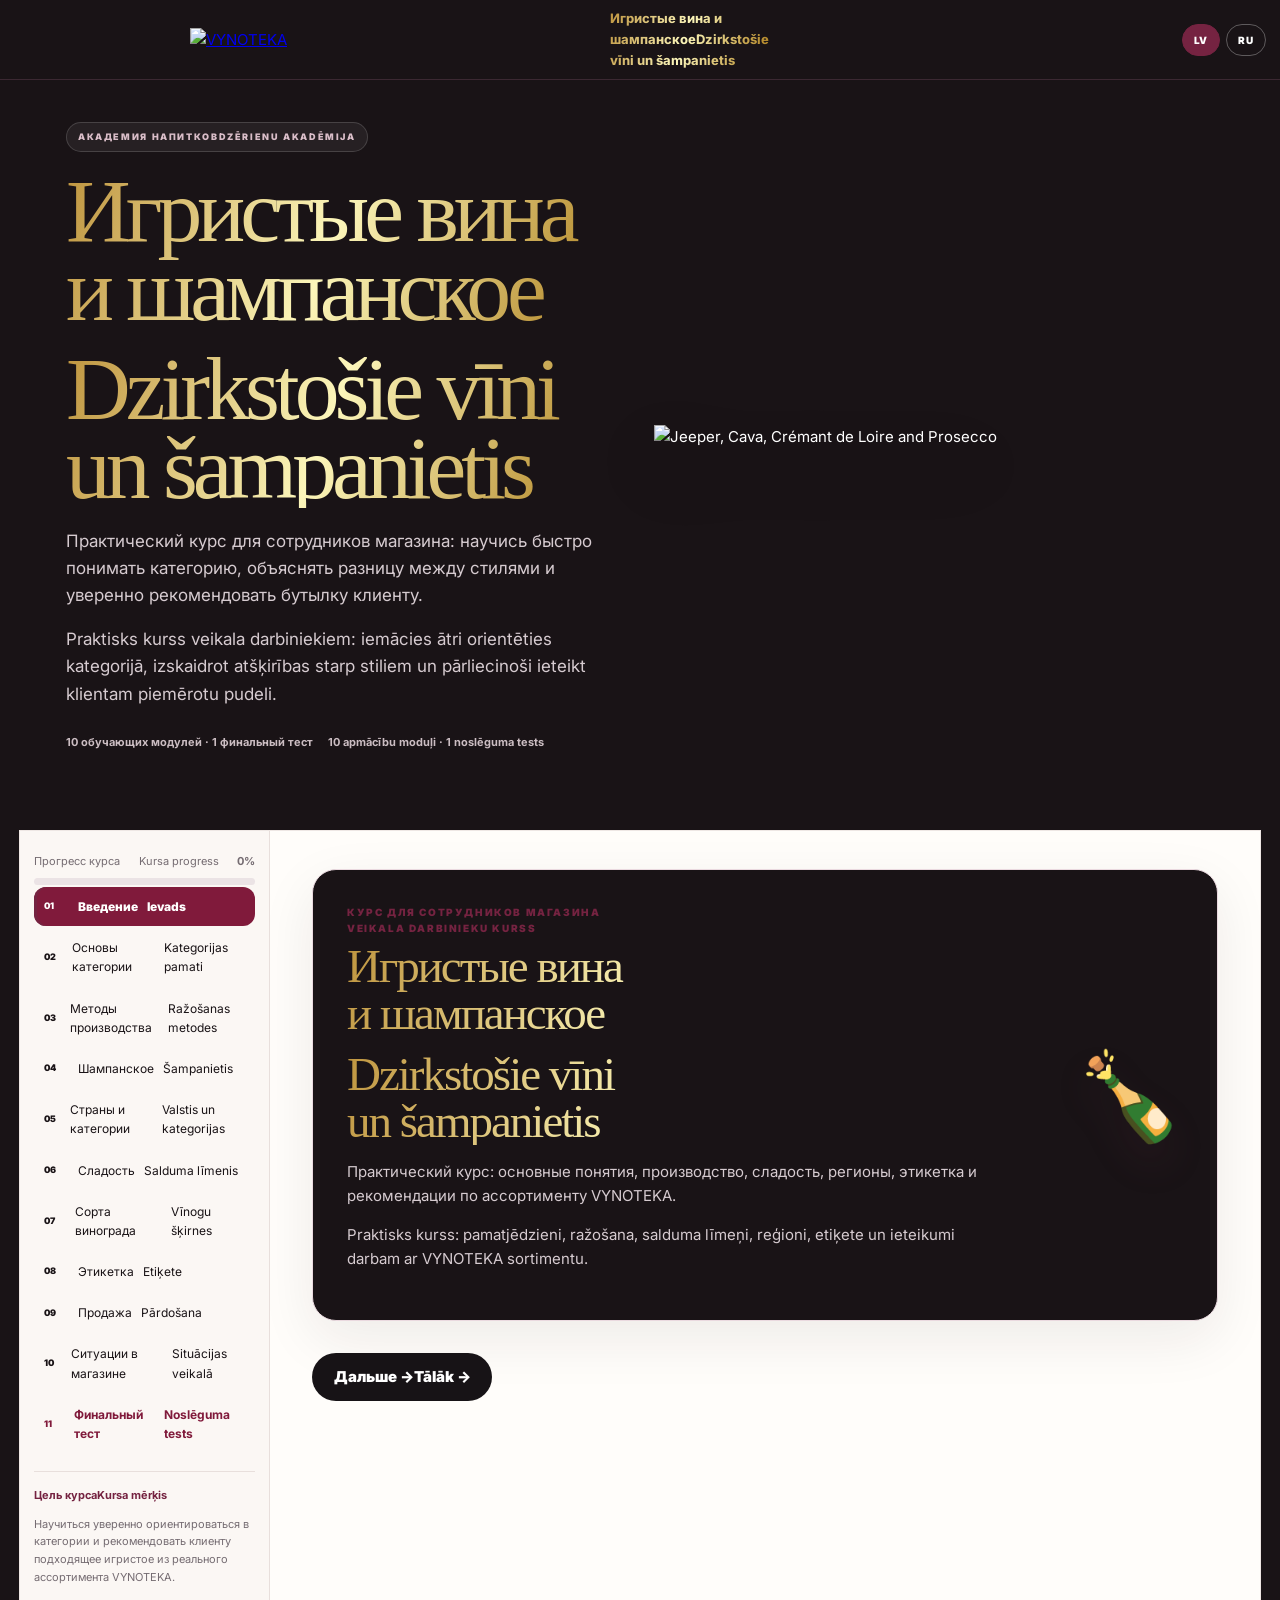
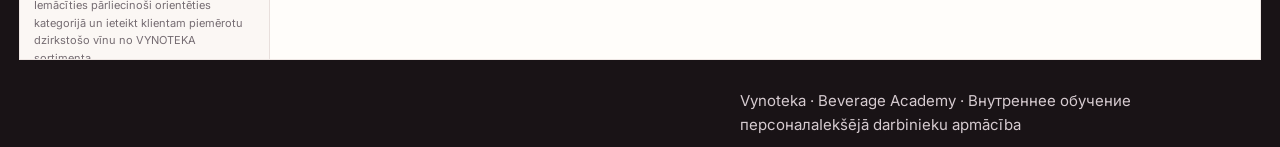
==== index.html @ f0550a31 "Add files via upload" ====
<!DOCTYPE html>
<html lang="lv">
<head>
  <link rel="preconnect" href="https://fonts.googleapis.com">
<link rel="preconnect" href="https://fonts.gstatic.com" crossorigin>
<link href="https://fonts.googleapis.com/css2?family=Inter:wght@400;600;800;900&display=swap" rel="stylesheet">

<meta charset="UTF-8">
<meta name="viewport" content="width=device-width, initial-scale=1.0">
<title>VYNOTEKA — Dzirkstošie vīni / Игристые вина</title>
<link rel="stylesheet" href="style.css">
<style>
  .course-next, .course-back { display:block; margin:32px 0 8px auto; min-width:180px; }
  .course-navigation { display:flex; justify-content:space-between; align-items:center; margin:32px 0 8px; }
  .course-navigation .course-next, .course-navigation .course-back { margin:0; }

    .label-guide-image { margin: 24px 0 32px; text-align: center; }
    .label-guide-image img { display: block; width: 100%; max-width: 1080px; height: auto; margin: 0 auto; border-radius: 14px; }
</style>
</head>
<body>
<header class="topbar">
  <div class="brand brand-logos">
  <a href="https://vynoteka.lv/" target="_blank" rel="noopener noreferrer" class="logo-link">
    <img class="brand-logo-main" alt="VYNOTEKA" src="https://vynoteka.lv/build/assets/images/vynoteka.svg">
  </a>
  <div class="top-center"><span data-ru>Игристые вина и шампанское</span><span data-lv>Dzirkstošie vīni un šampanietis</span></div>
  <div class="language-switch">
    <button id="lvBtn" class="lang active">LV</button>
    <button id="ruBtn" class="lang">RU</button>
  </div>
</header>
<section id="landing" class="landing">
  <div class="landing-wrap">
    <div class="landing-topline">
      <span class="eyebrow" data-ru></span>
      <span class="eyebrow" data-lv></span>
      <div class="landing-lang">
        
      </div>
    </div>

    <div class="landing-hero">
      <div class="hero-copy">
        <div class="hero-kicker">
          <span data-ru>АКАДЕМИЯ НАПИТКОВ</span><span data-lv>DZĒRIENU AKADĒMIJA</span>
        </div>
        <h1 data-ru>Игристые вина<br><strong>и шампанское</strong></h1>
        <h1 data-lv>Dzirkstošie vīni<br><strong>un šampanietis</strong></h1>
        <p data-ru>Практический курс для сотрудников магазина: научись быстро понимать категорию, объяснять разницу между стилями и уверенно рекомендовать бутылку клиенту.</p>
        <p data-lv>Praktisks kurss veikala darbiniekiem: iemācies ātri orientēties kategorijā, izskaidrot atšķirības starp stiliem un pārliecinoši ieteikt klientam piemērotu pudeli.</p>
        <div class="hero-actions">
          <span class="hero-note" data-ru>10 обучающих модулей · 1 финальный тест</span>
          <span class="hero-note" data-lv>10 apmācību moduļi · 1 noslēguma tests</span>
        </div>
      </div>

      <div class="hero-side bottle-showcase">
          <img class="bottle-composition-hero" src="assets/bottle_composition.png" alt="Jeeper, Cava, Crémant de Loire and Prosecco">
      </div>
    </div>

  </div>
</section>
<div class="app" id="courseApp">
<aside class="sidebar">
  <div class="progress-row"><span data-ru>Прогресс курса</span><span data-lv>Kursa progress</span><b id="progressText">0%</b></div>
  <div class="progress"><div id="progressFill"></div></div>

  <nav>
    <button class="nav active" data-target="intro"><span>01</span><span data-ru>Введение</span><span data-lv>Ievads</span></button>
    <button class="nav" data-target="basics"><span>02</span><span data-ru>Основы категории</span><span data-lv>Kategorijas pamati</span></button>
    <button class="nav" data-target="methods"><span>03</span><span data-ru>Методы производства</span><span data-lv>Ražošanas metodes</span></button>
    <button class="nav" data-target="champagne"><span>04</span><span data-ru>Шампанское</span><span data-lv>Šampanietis</span></button>
    <button class="nav" data-target="world"><span>05</span><span data-ru>Страны и категории</span><span data-lv>Valstis un kategorijas</span></button>
    <button class="nav" data-target="sweet"><span>06</span><span data-ru>Сладость</span><span data-lv>Salduma līmenis</span></button>
    <button class="nav" data-target="grapes"><span>07</span><span data-ru>Сорта винограда</span><span data-lv>Vīnogu šķirnes</span></button>
    <button class="nav" data-target="labels"><span>08</span><span data-ru>Этикетка</span><span data-lv>Etiķete</span></button>
    <button class="nav" data-target="sales"><span>09</span><span data-ru>Продажа</span><span data-lv>Pārdošana</span></button>
    <button class="nav" data-target="cases"><span>10</span><span data-ru>Ситуации в магазине</span><span data-lv>Situācijas veikalā</span></button>
    <button class="nav" data-target="exam"><span>11</span><span data-ru><b>Финальный тест</b></span></span><span data-lv><b>Noslēguma tests</b></span></button>
  </nav>

  <div class="side-note">
    <b data-ru>Цель курса</b><b data-lv>Kursa mērķis</b>
    <p data-ru>Научиться уверенно ориентироваться в категории и рекомендовать клиенту подходящее игристое из реального ассортимента VYNOTEKA.</p>
    <p data-lv>Iemācīties pārliecinoši orientēties kategorijā un ieteikt klientam piemērotu dzirkstošo vīnu no VYNOTEKA sortimenta.</p>
  </div>
</aside>

<main class="content">

<section id="intro" class="section active">
  <div class="hero">
    <div>
      <div class="eyebrow" data-ru>КУРС ДЛЯ СОТРУДНИКОВ МАГАЗИНА</div><div class="eyebrow" data-lv>VEIKALA DARBINIEKU KURSS</div>
      <h1 data-ru>Игристые вина<br>и шампанское</h1><h1 data-lv>Dzirkstošie vīni<br>un šampanietis</h1>
      <p data-ru>Практический курс: основные понятия, производство, сладость, регионы, этикетка и рекомендации по ассортименту VYNOTEKA.</p>
      <p data-lv>Praktisks kurss: pamatjēdzieni, ražošana, salduma līmeņi, reģioni, etiķete un ieteikumi darbam ar VYNOTEKA sortimentu.</p>
    </div>
    <div class="hero-icon">🍾</div>
  </div>

</section>

<section id="basics" class="section">
  <div class="heading"><div class="eyebrow">02</div><h2 data-ru>Основы категории</h2><h2 data-lv>Kategorijas pamati</h2><p data-ru>Игристое вино — вино с растворённым углекислым газом, создающим пузырьки.</p><p data-lv>Dzirkstošais vīns ir vīns ar izšķīdušu ogļskābo gāzi, kas veido burbuļus.</p></div>
  <div class="definition">
    <div><b data-ru>Что покупатель хочет понять?</b><b data-lv>Ko pircējs vēlas saprast?</b>
      <div class="feature-list">
        <span data-ru>Насколько сухое?</span><span data-lv>Cik sauss?</span>
        <span data-ru>Фруктовое или сложное?</span><span data-lv>Augļains vai sarežģītāks?</span>
        <span data-ru>Откуда оно?</span><span data-lv>No kurienes tas ir?</span>
        <span data-ru>Подходит ли к событию?</span><span data-lv>Vai der konkrētam notikumam?</span>
      </div>
    </div>
    <div class="big-fact"><span>CO₂</span><p data-ru>Пузырьки — ключевой признак категории.</p><p data-lv>Burbuļi ir galvenā kategorijas pazīme.</p></div>
  </div>
  <div class="mini-grid">
    <article><b data-ru>Белое</b><b data-lv>Baltais</b><p data-ru>Самый распространённый стиль.</p><p data-lv>Visizplatītākais stils.</p></article>
    <article><b data-ru>Розовое</b><b data-lv>Rozā</b><p data-ru>Часто более ягодное и ароматное.</p><p data-lv>Bieži izteiktāks ogu un augļu raksturs.</p></article>
    <article><b data-ru>Красное</b><b data-lv>Sarkanais</b><p data-ru>Отдельная ниша игристых вин.</p><p data-lv>Atsevišķa dzirkstošo vīnu niša.</p></article>
  </div>
</section>

<section id="methods" class="section">
  <div class="heading"><div class="eyebrow">03</div><h2 data-ru>Методы производства</h2><h2 data-lv>Ražošanas metodes</h2><p data-ru>Главное для продавца — понимать разницу между традиционным и танковым методом.</p><p data-lv>Pārdevējam galvenais ir saprast atšķirību starp tradicionālo un tvertnes metodi.</p></div>
  <div class="method"><b>01</b><div><h3 data-ru>Традиционный метод</h3><h3 data-lv>Tradicionālā metode</h3><p data-ru>Вторичная ферментация проходит в бутылке. Контакт с дрожжами может давать более сложные, хлебные и кремовые оттенки.</p><p data-lv>Otrā fermentācija notiek pudelē. Kontakts ar raugiem var piešķirt sarežģītākas, maizes un krēmveida nianses.</p><div class="tag" data-ru>Champagne · Cava · Franciacorta · многие Crémant</div><div class="tag" data-lv>Champagne · Cava · Franciacorta · daudzi Crémant</div></div></div>
  <div class="method"><b>02</b><div><h3 data-ru>Танковый метод / Charmat</h3><h3 data-lv>Tvertnes metode / Charmat</h3><p data-ru>Вторичная ферментация проходит в герметичном резервуаре. Хорошо сохраняет свежие фруктовые и цветочные ароматы.</p><p data-lv>Otrā fermentācija notiek slēgtā tvertnē. Labi saglabā svaigus augļu un ziedu aromātus.</p><div class="tag" data-ru>Частая ассоциация: Prosecco</div><div class="tag" data-lv>Bieža asociācija: Prosecco</div></div></div>
  <div class="method"><b>03</b><div><h3 data-ru>Газификация</h3><h3 data-lv>Gāzēšana</h3><p data-ru>Готовое вино насыщают CO₂. Обычно это более простой и доступный стиль.</p><p data-lv>Gatavam vīnam pievieno CO₂. Parasti tas veido vienkāršāku un pieejamāku stilu.</p></div></div>
  <div class="gold-note"><b data-ru>Важно:</b><b data-lv>Svarīgi:</b><span data-ru>метод не означает «хорошо/плохо» — он определяет стиль и характер. Традиционный метод - самый дорогой</span><span data-lv>metode nenozīmē “labs/slikts” — tā ietekmē stilu un raksturu. Tradicionālā metode ir <b>visdārgākā</b>.</span></div>
</section>

<section id="champagne" class="section">
  <div class="heading"><div class="eyebrow">04</div><h2 data-ru>Что такое Champagne?</h2><h2 data-lv>Kas ir Champagne?</h2></div>
  <div class="champagne"><strong>CHAMPAGNE</strong><p data-ru>Защищённое географическое наименование. Champagne производится в регионе Champagne во Франции по установленным правилам.</p><p data-lv>Aizsargāts ģeogrāfiskais nosaukums. Champagne ražo Champagne reģionā Francijā saskaņā ar noteiktiem noteikumiem.</p></div>
  <div class="grid-3">
    <article class="card"><h3 data-ru>Регион</h3><h3 data-lv>Reģions</h3><p data-ru>Champagne, Франция.</p><p data-lv>Champagne, Francija.</p></article>
    <article class="card"><h3 data-ru>Метод</h3><h3 data-lv>Metode</h3><p data-ru>Традиционный метод.</p><p data-lv>Tradicionālā metode.</p></article>
    <article class="card"><h3 data-ru>Основные сорта</h3><h3 data-lv>Svarīgākās šķirnes</h3><p>Chardonnay · Pinot Noir · Pinot Meunier</p></article>
  </div>
  <div class="gold-note"><b data-ru>Для продавца:</b><b data-lv>Pārdevējam:</b><span data-ru>если клиент говорит «шампанское», уточни, нужен ли именно Champagne или любое игристое.</span><span data-lv>ja klients saka “šampanietis”, noskaidro, vai nepieciešams tieši Champagne vai jebkurš dzirkstošais vīns.</span></div>
</section>

<section id="world" class="section">
  <div class="heading"><div class="eyebrow">05</div><h2 data-ru>Главные страны и категории</h2><h2 data-lv>Svarīgākās valstis un kategorijas</h2></div>
  <div class="country-grid">
    <article><b>🇫🇷 France</b><h3>Champagne / Crémant</h3><p data-ru>Традиционный метод; от доступных Crémant до премиального Champagne.</p><p data-lv>Tradicionālā metode; no pieejamāka Crémant līdz premium Champagne.</p></article>
    <article><b>🇮🇹 Italy</b><h3>Prosecco / Asti / Lambrusco / Franciacorta</h3><p data-ru>От свежего фруктового Prosecco до сладкого Asti, Lambrusco и более сложной Franciacorta.</p><p data-lv>No svaiga augļu Prosecco līdz saldam Asti, Lambrusco un sarežģītākai Franciacorta.</p></article>
    <article><b>🇪🇸 Spain</b><h3>Cava</h3><p data-ru>Традиционный метод и часто хорошее соотношение цены и качества.</p><p data-lv>Tradicionālā metode un bieži laba cenas/kvalitātes attiecība.</p></article>
  </div>

  <div class="guide-block">
    <div class="guide-kicker">PRAKTISKAIS CEĻVEDIS</div>
    <h3 data-lv>6 populāri dzirkstošo vīnu stili</h3>
    <h3 data-ru>6 популярных стилей игристых вин</h3>
    <p class="guide-intro" data-lv>Īss pārskats, lai veikalā ātri saprastu, ko piedāvāt klientam.</p>
    <p class="guide-intro" data-ru>Краткая шпаргалка, чтобы быстро понять, что предложить клиенту.</p>
    <div class="style-grid">
      <article class="style-card champagne-card">
        <div class="style-head"><strong>CHAMPAGNE</strong><span data-lv>Francija · Šampaņa</span><span data-ru>Франция · Шампань</span></div>
        <div class="style-body">
          <div><b data-lv>Metode</b><b data-ru>Метод</b><span data-lv>Tradicionālā metode</span><span data-ru>Традиционный метод</span></div>
          <div><b data-lv>Vīnogas</b><b data-ru>Виноград</b><span>Chardonnay · Pinot Noir · Pinot Meunier</span></div>
          <div><b data-lv>Garša</b><b data-ru>Вкус</b><span data-lv>Elegants, sarežģīts, krēmīgs; brioche, rauga un citrusaugļu nianses.</span><span data-ru>Элегантный, сложный, кремовый; оттенки бриоши, дрожжей и цитруса.</span></div>
          <div><b data-lv>Cena</b><b data-ru>Цена</b><span>€30–100+</span></div>
        </div>
      </article>
      <article class="style-card cremant-card">
        <div class="style-head"><strong>CRÉMANT</strong><span data-lv>Francija · dažādi reģioni</span><span data-ru>Франция · разные регионы</span></div>
        <div class="style-body">
          <div><b data-lv>Metode</b><b data-ru>Метод</b><span data-lv>Tradicionālā metode (otrreizējā fermentācija pudelē)</span><span data-ru>Традиционный метод (вторичная ферментация в бутылке)</span></div>
          <div><b data-lv>Vīnogas</b><b data-ru>Виноград</b><span data-lv>Atkarīgs no reģiona: Chardonnay, Pinot Noir, Chenin Blanc u.c.</span><span data-ru>Зависит от региона: Chardonnay, Pinot Noir, Chenin Blanc и др.</span></div>
          <div><b data-lv>Garša</b><b data-ru>Вкус</b><span data-lv>Elegants, svaigs, ar ābolu, ziedu un kauleņu niansēm.</span><span data-ru>Элегантный, свежий, с яблочными, цветочными и косточковыми оттенками.</span></div>
          <div><b data-lv>Stils</b><b data-ru>Стиль</b><span>No Brut Nature līdz Demi-Sec</span></div>
          <div><b data-lv>Cena</b><b data-ru>Цена</b><span>€15–35</span></div>
        </div>
      </article>
      <article class="style-card cava-card">
        <div class="style-head"><strong>CAVA</strong><span data-lv>Spānija</span><span data-ru>Испания</span></div>
        <div class="style-body">
          <div><b data-lv>Metode</b><b data-ru>Метод</b><span data-lv>Tradicionālā metode</span><span data-ru>Традиционный метод</span></div>
          <div><b data-lv>Vīnogas</b><b data-ru>Виноград</b><span>Macabeo · Xarel-lo · Parellada u.c.</span></div>
          <div><b data-lv>Garša</b><b data-ru>Вкус</b><span data-lv>Svaigs, augļains, reizēm minerāls; citrusaugļu un brioša nianses.</span><span data-ru>Свежий, фруктовый, иногда минеральный; цитрусовые и бриошь.</span></div>
          <div><b data-lv>Kvalitātes līmeņi</b><b data-ru>Уровни качества</b><span>Cava Reserva · Gran Reserva · Paraje Calificado</span></div>
          <div><b data-lv>Cena</b><b data-ru>Цена</b><span>€10–25</span></div>
        </div>
      </article>
      <article class="style-card prosecco-card">
        <div class="style-head"><strong>PROSECCO</strong><span data-lv>Itālija · Veneto, Friuli</span><span data-ru>Италия · Венето, Фриули</span></div>
        <div class="style-body">
          <div><b data-lv>Metode</b><b data-ru>Метод</b><span data-lv>Charmat metode (fermentācija tvertnēs)</span><span data-ru>Метод Шарма (ферментация в резервуарах)</span></div>
          <div><b data-lv>Vīnogas</b><b data-ru>Виноград</b><span>Glera (agrāk Prosecco)</span></div>
          <div><b data-lv>Garša</b><b data-ru>Вкус</b><span data-lv>Viegls, augļains, atsvaidzinošs; zaļie āboli, bumbieri, citrusaugļi, ziedi.</span><span data-ru>Лёгкий, фруктовый, освежающий; зелёное яблоко, груша, цитрус, цветы.</span></div>
          <div><b data-lv>Kvalitātes līmeņi</b><b data-ru>Уровни качества</b><span>Prosecco DOC · Prosecco DOCG · Conegliano Valdobbiadene DOCG · Asolo Prosecco DOCG</span></div>
          <div><b data-lv>Cena</b><b data-ru>Цена</b><span>€8–20</span></div>
        </div>
      </article>
      <article class="style-card lambrusco-card">
        <div class="style-head"><strong>LAMBRUSCO</strong><span data-lv>Itālija · Emilia-Romagna</span><span data-ru>Италия · Эмилия-Романья</span></div>
        <div class="style-body">
          <div><b data-lv>Metode</b><b data-ru>Метод</b><span data-lv>Charmat metode</span><span data-ru>Метод Шарма</span></div>
          <div><b data-lv>Vīnogas</b><b data-ru>Виноград</b><span>Lambrusco šķirnes</span></div>
          <div><b data-lv>Garša</b><b data-ru>Вкус</b><span data-lv>Augļains, ogains, aromātisks; bieži viegli saldāks, 8–11% alkohola.</span><span data-ru>Фруктовый, ягодный, ароматный; часто слегка сладковатый, 8–11% алкоголя.</span></div>
          <div><b data-lv>Stils</b><b data-ru>Стиль</b><span>Secco → Dolce</span></div>
          <div><b data-lv>Cena</b><b data-ru>Цена</b><span>€6–12</span></div>
        </div>
      </article>
      <article class="style-card asti-card">
        <div class="style-head"><strong>ASTI / MOSCATO D'ASTI</strong><span data-lv>Itālija · Pjemonta</span><span data-ru>Италия · Пьемонт</span></div>
        <div class="style-body">
          <div><b data-lv>Metode</b><b data-ru>Метод</b><span data-lv>Charmat / tvertnes metode</span><span data-ru>Танковый / резервуарный метод</span></div>
          <div><b data-lv>Vīnogas</b><b data-ru>Виноград</b><span>Moscato Bianco</span></div>
          <div><b data-lv>Garša</b><b data-ru>Вкус</b><span data-lv>Ļoti aromātisks, ziedošs, persiku, aprikožu, medus un vīnogu nianses.</span><span data-ru>Очень ароматный, цветочный; персик, абрикос, мёд и белый виноград.</span></div>
          <div><b data-lv>Kvalitātes līmeņi</b><b data-ru>Уровни качества</b><span>Asti DOCG · Moscato d'Asti DOCG</span></div>
          <div><b data-lv>Cena</b><b data-ru>Цена</b><span>€8–15</span></div>
        </div>
      </article>
    </div>
    <div class="guide-reference">
      <div><b data-lv>Ātrā orientācija</b><b data-ru>Быстрая ориентация</b><p data-lv>Tradicionālā metode → Champagne, Crémant, Cava. Tvertnes/Charmat → Prosecco, Lambrusco, Asti.</p><p data-ru>Традиционный метод → Champagne, Crémant, Cava. Танковый/Charmat → Prosecco, Lambrusco, Asti.</p></div>
      <div><b data-lv>Cenu orientieris no ceļveža</b><b data-ru>Ориентир по цене из гида</b><p>Champagne €30–100+ · Crémant €15–35 · Cava €10–25 · Prosecco €8–20 · Lambrusco €6–12 · Asti €8–15</p></div>
    </div>
    <details class="guide-image-details" open>
      <summary><span data-lv>Atvērt pilno dzirkstošo vīnu ceļvedi</span><span data-ru>Открыть полный гид по игристым винам</span></summary>
      <img src="assets/dzirkstoso-vinu-celvedis.png" alt="Dzirkstošo vīnu ceļvedis">
    </details>
  </div>

  <div class="quality-levels">
    <div class="eyebrow" data-lv>KVALITĀTES LĪMEŅI</div>
    <div class="eyebrow" data-ru>УРОВНИ КАЧЕСТВА</div>
    <div class="quality-grid">
      <article class="quality-card">
        <h3><span data-lv>CAVA</span><span data-ru>CAVA</span> <small>(<span data-lv>Spānija</span><span data-ru>Испания</span>)</small></h3>
        <ul>
          <li><span data-lv>Cava</span><span data-ru>Cava</span></li>
          <li><span data-lv>Cava Reserva (vismaz 15 mēn. uz nogulsnēm)</span><span data-ru>Cava Reserva (минимум 15 месяцев на осадке)</span></li>
          <li><span data-lv>Cava Gran Reserva (vismaz 30 mēn. uz nogulsnēm)</span><span data-ru>Cava Gran Reserva (минимум 30 месяцев на осадке)</span></li>
          <li><strong>★</strong> <span data-lv>Cava de Paraje Calificado (augstākā kategorija)</span><span data-ru>Cava de Paraje Calificado (высшая категория)</span></li>
        </ul>
      </article>

      <article class="quality-card">
        <h3><span data-lv>PROSECCO</span><span data-ru>PROSECCO</span> <small>(<span data-lv>Itālija</span><span data-ru>Италия</span>)</small></h3>
        <ul>
          <li><span data-lv>Prosecco DOC</span><span data-ru>Prosecco DOC</span></li>
          <li><span data-lv>Prosecco DOCG</span><span data-ru>Prosecco DOCG</span></li>
          <li><strong>★</strong> <span data-lv>Conegliano Valdobbiadene DOCG (premium zona)</span><span data-ru>Conegliano Valdobbiadene DOCG (премиальная зона)</span></li>
          <li><strong>★</strong> <span data-lv>Asolo Prosecco DOCG</span><span data-ru>Asolo Prosecco DOCG</span></li>
        </ul>
      </article>

      <article class="quality-card">
        <h3><span data-lv>CRÉMANT</span><span data-ru>CRÉMANT</span> <small>(<span data-lv>Francija</span><span data-ru>Франция</span>)</small></h3>
        <p data-lv>Oficiālas kvalitātes pakāpes nav, bet svarīgs ir reģions un ražotājs.</p>
        <p data-ru>Официальной системы уровней качества нет, но важны регион и производитель.</p>
        <p class="quality-hint"><b data-lv>Meklē:</b><b data-ru>Ищи:</b>
          <span>Crémant d’Alsace · Crémant de Bourgogne · Crémant de Loire</span>
        </p>
      </article>
    </div>
  </div>
</section>

<section id="sweet" class="section">
  <div class="heading"><div class="eyebrow">06</div><h2 data-ru>Сладость: Brut и другие стили</h2><h2 data-lv>Saldums: Brut un citi stili</h2><p data-ru>Важно: название Extra Dry звучит «суше», но по факту этот стиль обычно слаще Brut.</p><p data-lv>Svarīgi: Extra Dry nosaukums izklausās “sausāks”, bet faktiski tas parasti ir saldāks par Brut.</p></div>
  <div class="sweet-scale">
    <div><b>Brut Nature</b><small data-ru>0–3 g/l · самый сухой</small><small data-lv>0–3 g/l · sausākais</small></div>
    <div><b>Extra Brut</b><small data-ru>0–6 g/l · очень сухой</small><small data-lv>0–6 g/l · ļoti sauss</small></div>
    <div class="selected"><b>Brut</b><small data-ru>до 12 g/l · сухой</small><small data-lv>līdz 12 g/l · sauss</small></div>
    <div><b>Extra Dry</b><small data-ru>12–17 g/l · слаще Brut</small><small data-lv>12–17 g/l · saldāks par Brut</small></div>
    <div><b>Dry / Sec</b><small data-ru>17–32 g/l · ещё слаще</small><small data-lv>17–32 g/l · vēl saldāks</small></div>
    <div><b>Demi-Sec</b><small data-ru>32+ g/l · полусладкий/сладковатый</small><small data-lv>32+ g/l · pussalds</small></div>
    <div><b>Doux</b><small data-ru>50+ g/l · самый сладкий</small><small data-lv>50+ g/l · saldākais</small></div>
  </div>
  <div class="red-note"><b data-ru>Запомни:</b><b data-lv>Atceries:</b><span data-ru> для запроса «сухое» первым рассматривай Brut или Extra Brut.</span><span data-lv> ja klients vēlas “sausu”, vispirms skaties uz Brut vai Extra Brut.</span></div>
</section>

<section id="grapes" class="section">
  <div class="heading"><div class="eyebrow">07</div><h2 data-ru>Главные сорта винограда</h2><h2 data-lv>Svarīgākās vīnogu šķirnes</h2></div>
  <div class="grape-grid">
    <article><b>Chardonnay</b><p data-ru>Цитрус, яблоко, свежесть, элегантность.</p><p data-lv>Citrusi, ābols, svaigums, elegance.</p><span>Champagne · Cava · Crémant</span></article>
    <article><b>Pinot Noir</b><p data-ru>Ягоды, тело, структура.</p><p data-lv>Ogas, struktūra, ķermenis.</p><span>Champagne · Rosé · Crémant</span></article>
    <article><b>Pinot Meunier</b><p data-ru>Фруктовость и мягкость.</p><p data-lv>Augļainums un maigums.</p><span>Champagne</span></article>
    <article><b>Glera</b><p data-ru>Яблоко, груша, белые цветы, свежесть.</p><p data-lv>Ābols, bumbieris, baltie ziedi, svaigums.</p><span>Prosecco</span></article>
    <article><b>Macabeo</b><p data-ru>Один из классических сортов Cava.</p><p data-lv>Viena no klasiskajām Cava šķirnēm.</p><span>Cava</span></article>
    <article><b>Xarel-lo</b><p data-ru>Структура и свежесть в купажах Cava.</p><p data-lv>Struktūra un svaigums Cava kupāžās.</p><span>Cava</span></article>
  </div>
</section>

<section id="labels" class="section">
  <div class="heading"><div class="eyebrow">08</div><h2 data-ru>Как читать этикетку</h2><h2 data-lv>Kā lasīt etiķeti</h2><p data-ru>Перед рекомендацией обрати внимание на несколько ключевых моментов.</p><p data-lv>Pirms ieteikuma pievērs uzmanību dažiem svarīgiem aspektiem.</p></div>
  <div class="label-guide-image">
    <img data-lv src="assets/prosecco_lv.png" alt="Kā lasīt Prosecco etiķeti">
    <img data-ru src="assets/prosecco_ru.png" alt="Как читать этикетку Prosecco">
  </div>




  <div class="label-grid">
    <div class="label-card"><strong>1</strong><h3 data-ru>Категория</h3><h3 data-lv>Kategorija</h3><p>Champagne · Prosecco · Cava · Crémant</p></div>
    <div class="label-card"><strong>2</strong><h3 data-ru>Сладость</h3><h3 data-lv>Saldums</h3><p>Brut · Extra Brut · Extra Dry · Demi-Sec</p></div>
    <div class="label-card"><strong>3</strong><h3 data-ru>Происхождение</h3><h3 data-lv>Izcelsme</h3><p data-ru>Страна, регион, DOC/DOCG/AOP и т.д.</p><p data-lv>Valsts, reģions, DOC/DOCG/AOP u.c.</p></div>
    <div class="label-card"><strong>4</strong><h3 data-ru>Сорт</h3><h3 data-lv>Šķirne</h3><p data-ru>Если указан на этикетке.</p><p data-lv>Ja norādīts uz etiķetes.</p></div>
  </div>
</section>



<section id="sales" class="section">
  <div class="heading"><div class="eyebrow">09</div><h2 data-ru>Как продавать</h2><h2 data-lv>Kā pārdot</h2><p data-ru>Продавец не должен читать клиенту лекцию. Нужно быстро понять потребность и дать несколько понятных варианта.</p><p data-lv>Pārdevējam nav jālasa klientam lekcija. Ātri noskaidro vajadzību un piedāvā dažādus saprotamus variantus.</p></div>
  <div class="sales-grid">
    <div><b>1</b><h3 data-ru>Повод</h3><h3 data-lv>Notikums</h3><p data-ru>Подарок, праздник, ужин, аперитив?</p><p data-lv>Dāvana, svētki, vakariņas, aperitīvs?</p></div>
    <div><b>2</b><h3 data-ru>Вкус</h3><h3 data-lv>Garša</h3><p data-ru>Сухое, фруктовое, сладкое, сложное?</p><p data-lv>Sauss, augļains, salds, sarežģīts?</p></div>
    <div><b>3</b><h3 data-ru>Бюджет</h3><h3 data-lv>Budžets</h3><p data-ru>Какой ориентир по цене?</p><p data-lv>Kāds ir cenu orientieris?</p></div>
    <div><b>4</b><h3 data-ru>Рекомендация</h3><h3 data-lv>Ieteikums</h3><p data-ru>Предложи конкретную бутылку и коротко объясни почему.</p><p data-lv>Piedāvā konkrētu pudeli un īsi paskaidro, kāpēc.</p></div>
  </div>
  <div class="sales-script"><b data-ru>Рабочая фраза:</b><b data-lv>Praktiska frāze:</b><p data-ru>«Это для подарка или для себя? Предпочитаете сухое или более фруктовое? Какой бюджет? Тогда я покажу несколько подходящих вариантов».</p><p data-lv>“Tas ir dāvanai vai sev? Vai dodat priekšroku sausam vai augļainākam? Kāds ir budžets? Tad parādīšu dažādus piemērotus variantus.”</p></div>

  <div class="service-guide">
    <div class="service-head" data-lv>PRAKTISKĀ PASNIEGŠANA</div><div class="service-head" data-ru>ПРАКТИЧЕСКАЯ ПОДАЧА</div>
    <div class="service-grid">
      <div><b data-lv>Pasniegšana</b><b data-ru>Подача</b><p data-lv>Champagne ap 8–10 °C; Lambrusco un Asti ap 6–8 °C.</p><p data-ru>Champagne около 8–10 °C; Lambrusco и Asti около 6–8 °C.</p></div>
      <div><b data-lv>Glāzes</b><b data-ru>Бокалы</b><p data-lv>Šaura flute glāze palīdz saglabāt burbulīšus un izcelt aromātus.</p><p data-ru>Узкий фужер помогает сохранить пузырьки и раскрыть аромат.</p></div>
      <div><b data-lv>Uzglabāšana</b><b data-ru>Хранение</b><p data-lv>Glabāt vēsā, tumšā vietā; ceļvedī norādīta horizontāla pozīcija (izņemot vīnus ar korķi).</p><p data-ru>Хранить в прохладном тёмном месте; в гиде указано горизонтальное положение (кроме вин с пробкой).</p></div>
      <div><b data-lv>Atvēršana</b><b data-ru>Открытие</b><p data-lv>Turi korķi, lēnām griez pudeli un nekad nevērs korķi pret cilvēku.</p><p data-ru>Держи пробку, медленно вращай бутылку и никогда не направляй пробку на человека.</p></div>
    </div>
  </div>
  <div class="pairing-guide">
    <div class="service-head" data-lv>KO IETEIKT PIE ĒDIENA</div><div class="service-head" data-ru>С ЧЕМ РЕКОМЕНДОВАТЬ</div>
    <div class="pairing-grid">
      <div><b>Champagne</b><span data-lv>Jūras veltes, kaviārs, risoto, balta gaļa</span><span data-ru>Морепродукты, икра, ризотто, белое мясо</span></div>
      <div><b>Crémant</b><span data-lv>Austeres, kaviārs, risoto, viegli sieri</span><span data-ru>Устрицы, икра, ризотто, мягкие сыры</span></div>
      <div><b>Cava</b><span data-lv>Aperitīvs, jūras veltes, risoto, grilēti ēdieni</span><span data-ru>Аперитив, морепродукты, ризотто, гриль</span></div>
      <div><b>Prosecco</b><span data-lv>Aperitīvs, salāti, brusketta, augļi</span><span data-ru>Аперитив, салаты, брускетта, фрукты</span></div>
      <div><b>Lambrusco</b><span data-lv>Pica, pasta un itāļu virtuve</span><span data-ru>Пицца, паста и итальянская кухня</span></div>
      <div><b>Asti / Moscato d'Asti</b><span data-lv>Deserti, zemenes, kūkas</span><span data-ru>Десерты, клубника, торты</span></div>
    </div>
  </div>
</section>

<section id="cases" class="section">
  <div class="heading"><div class="eyebrow">10</div><h2 data-ru>Ситуации в магазине</h2><h2 data-lv>Situācijas veikalā</h2></div>
  <div class="case" data-answer="c">
    <h3 data-ru>Ситуация 1</h3><h3 data-lv>Situācija 1</h3>
    <p data-ru>Клиент: «Мне шампанское до 10 евро». Что сделать?</p><p data-lv>Klients: “Man vajag šampanieti līdz 10 eiro.” Ko darīt?</p>
    <button onclick="caseCheck(this,'a')"><span data-ru>Дать любую бутылку с пузырьками.</span><span data-lv>Iedot jebkuru dzirkstošā vīna pudeli.</span></button>
    <button onclick="caseCheck(this,'b')"><span data-ru>Сказать, что это невозможно.</span><span data-lv>Pateikt, ka tas nav iespējams.</span></button>
    <button onclick="caseCheck(this,'c')"><span data-ru>Уточнить, нужен ли именно Champagne, и при необходимости предложить альтернативу в бюджете.</span><span data-lv>Noskaidrot, vai vajadzīgs tieši Champagne, un vajadzības gadījumā piedāvāt alternatīvu budžeta robežās.</span></button>
    <div class="case-feedback"></div>
  </div>
  <div class="case" data-answer="a">
    <h3 data-ru>Ситуация 2</h3><h3 data-lv>Situācija 2</h3>
    <p data-ru>Клиент хочет сухое, но фруктовое.</p><p data-lv>Klients vēlas sausu, bet augļainu vīnu.</p>
    <button onclick="caseCheck(this,'a')"><span data-ru>Рассмотреть Brut / Prosecco Brut и уточнить бюджет.</span><span data-lv>Apsvērt Brut / Prosecco Brut un noskaidrot budžetu.</span></button>
    <button onclick="caseCheck(this,'b')"><span data-ru>Сразу предложить Demi-Sec.</span><span data-lv>Uzreiz piedāvāt Demi-Sec.</span></button>
    <button onclick="caseCheck(this,'c')"><span data-ru>Сказать, что фруктовым сухое быть не может.</span><span data-lv>Pateikt, ka sauss vīns nevar būt augļains.</span></button>
    <div class="case-feedback"></div>
  </div>
</section>

<section id="exam" class="section">
  <div class="heading"><div class="eyebrow">11</div><h2 data-ru>Финальный тест</h2><h2 data-lv>Noslēguma tests</h2><p data-ru>17 вопросов. Для прохождения нужно набрать минимум 80%.</p><p data-lv>17 jautājumi. Lai nokārtotu, jāiegūst vismaz 80%.</p></div>
  <form id="exam">
    <div class="q" data-a="b"><h3 data-ru>1. Что делает вино игристым?</h3><h3 data-lv>1. Kas padara vīnu dzirkstošu?</h3><label><input type="radio" name="q1" value="a"><span data-ru>Сахар</span><span data-lv>Cukurs</span></label><label><input type="radio" name="q1" value="b">CO₂</label><label><input type="radio" name="q1" value="c"><span data-ru>Дуб</span><span data-lv>Ozols</span></label></div>
    <div class="q" data-a="a"><h3 data-ru>2. Где вторичная ферментация при традиционном методе?</h3><h3 data-lv>2. Kur notiek otrā fermentācija tradicionālajā metodē?</h3><label><input type="radio" name="q2" value="a"><span data-ru>В бутылке</span><span data-lv>Pudelē</span></label><label><input type="radio" name="q2" value="b"><span data-ru>В открытой бочке</span><span data-lv>Atvērtā mucā</span></label><label><input type="radio" name="q2" value="c"><span data-ru>В бокале</span><span data-lv>Glāzē</span></label></div>
    <div class="q" data-a="c"><h3 data-ru>3. Главный сорт Prosecco?</h3><h3 data-lv>3. Galvenā Prosecco šķirne?</h3><label><input type="radio" name="q3" value="a">Chardonnay</label><label><input type="radio" name="q3" value="b">Pinot Noir</label><label><input type="radio" name="q3" value="c">Glera</label></div>
    <div class="q" data-a="b"><h3 data-ru>4. Champagne — это…</h3><h3 data-lv>4. Champagne ir…</h3><label><input type="radio" name="q4" value="a"><span data-ru>Любое французское игристое</span><span data-lv>Jebkurš franču dzirkstošais</span></label><label><input type="radio" name="q4" value="b"><span data-ru>Игристое из региона Champagne по правилам аппелласьона</span><span data-lv>Dzirkstošais vīns no Champagne reģiona saskaņā ar noteikumiem</span></label><label><input type="radio" name="q4" value="c"><span data-ru>Любое игристое с Chardonnay</span><span data-lv>Jebkurš dzirkstošais ar Chardonnay</span></label></div>
    <div class="q" data-a="a"><h3 data-ru>5. Что обычно суше?</h3><h3 data-lv>5. Kurš parasti ir sausāks?</h3><label><input type="radio" name="q5" value="a">Brut</label><label><input type="radio" name="q5" value="b">Demi-Sec</label><label><input type="radio" name="q5" value="c">Doux</label></div>
    <div class="q" data-a="a"><h3 data-ru>6. Extra Dry по сравнению с Brut обычно…</h3><h3 data-lv>6. Extra Dry salīdzinājumā ar Brut parasti ir…</h3><label><input type="radio" name="q6" value="a"><span data-ru>Слаще</span><span data-lv>Saldāks</span></label><label><input type="radio" name="q6" value="b"><span data-ru>Суше</span><span data-lv>Sausāks</span></label><label><input type="radio" name="q6" value="c"><span data-ru>Без сахара</span><span data-lv>Bez cukura</span></label></div>
    <div class="q" data-a="b"><h3 data-ru>7. Cava связана с…</h3><h3 data-lv>7. Cava saistīta ar…</h3><label><input type="radio" name="q7" value="a"><span data-ru>Италией</span><span data-lv>Itāliju</span></label><label><input type="radio" name="q7" value="b"><span data-ru>Испанией</span><span data-lv>Spāniju</span></label><label><input type="radio" name="q7" value="c"><span data-ru>Францией Champagne</span><span data-lv>Franciju Champagne</span></label></div>
    <div class="q" data-a="b"><h3 data-ru>8. Клиент хочет французское игристое, но не Champagne. Что логичнее предложить?</h3><h3 data-lv>8. Klients vēlas franču dzirkstošo vīnu, bet ne Champagne. Ko loģiskāk piedāvāt?</h3><label><input type="radio" name="q8" value="a"><span data-ru>Prosecco</span><span data-lv>Prosecco</span></label><label><input type="radio" name="q8" value="b"><span data-ru>Crémant</span><span data-lv>Crémant</span></label><label><input type="radio" name="q8" value="c"><span data-ru>Cava</span><span data-lv>Cava</span></label></div>
    <div class="q" data-a="b"><h3 data-ru>Каким методом обычно производят Prosecco?</h3><h3 data-lv>9. Ar kādu metodi parasti ražo Prosecco?</h3><label><input type="radio" name="q9" value="a"><span data-ru>Вторичная ферментация проходит в бутылке</span><span data-lv>Otrreizējā fermentācija notiek pudelē</span></label><label><input type="radio" name="q9" value="b"><span data-ru>Вторичная ферментация проходит в больших резервуарах</span><span data-lv>Otrreizējā fermentācija notiek lielās tvertnēs</span></label><label><input type="radio" name="q9" value="c"><span data-ru>CO₂ всегда добавляют в готовое вино</span><span data-lv>CO₂ vienmēr pievieno gatavam vīnam</span></label></div>
    <div class="q" data-a="a"><h3 data-ru>10. Как хранить игристое?</h3><h3 data-lv>10. Kā uzglabāt dzirkstošo?</h3><label><input type="radio" name="q10" value="a"><span data-ru>Без жары, солнца и резких перепадов температуры</span><span data-lv>Bez karstuma, saules un straujām temperatūras maiņām</span></label><label><input type="radio" name="q10" value="b"><span data-ru>Рядом с батареей</span><span data-lv>Blakus radiatoram</span></label><label><input type="radio" name="q10" value="c"><span data-ru>Всегда в морозильнике</span><span data-lv>Vienmēr saldētavā</span></label></div>
    <div class="q" data-a="c"><h3 data-ru>11. Что нельзя делать при открытии?</h3><h3 data-lv>11. Ko nedrīkst darīt, atverot pudeli?</h3><label><input type="radio" name="q11" value="a"><span data-ru>Держать пробку</span><span data-lv>Turēt korķi</span></label><label><input type="radio" name="q11" value="b"><span data-ru>Контролировать бутылку</span><span data-lv>Kontrolēt pudeli</span></label><label><input type="radio" name="q11" value="c"><span data-ru>Направлять пробку на человека</span><span data-lv>Virzīt korķi uz cilvēku</span></label></div>
    <div class="q" data-a="a"><h3 data-ru>12. Что лучше предложить для запроса «сухое и фруктовое»?</h3><h3 data-lv>12. Ko labāk piedāvāt “sausam un augļainam”?</h3><label><input type="radio" name="q12" value="a"><span data-ru>Brut / подходящий Prosecco Brut</span><span data-lv>Brut / piemērots Prosecco Brut</span></label><label><input type="radio" name="q12" value="b">Doux</label><label><input type="radio" name="q12" value="c">Demi-Sec</label></div>
    <div class="q" data-a="b"><h3 data-ru>13. Почему два Brut могут иметь разную цену?</h3><h3 data-lv>13. Kāpēc diviem Brut var būt atšķirīga cena?</h3><label><input type="radio" name="q13" value="a"><span data-ru>Только из-за сахара</span><span data-lv>Tikai cukura dēļ</span></label><label><input type="radio" name="q13" value="b"><span data-ru>Регион, бренд, метод, выдержка и позиционирование</span><span data-lv>Reģions, zīmols, metode, nogatavināšana un pozicionēšana</span></label><label><input type="radio" name="q13" value="c"><span data-ru>Дорогой всегда слаще</span><span data-lv>Dārgāks vienmēr ir saldāks</span></label></div>
    <div class="q" data-a="c"><h3 data-ru>14. Что делать, если бюджет клиента не позволяет Champagne?</h3><h3 data-lv>14. Ko darīt, ja klienta budžets neļauj iegādāties Champagne?</h3><label><input type="radio" name="q14" value="a"><span data-ru>Отказаться от консультации</span><span data-lv>Beigt konsultāciju</span></label><label><input type="radio" name="q14" value="b"><span data-ru>Дать любую бутылку</span><span data-lv>Iedot jebkuru pudeli</span></label><label><input type="radio" name="q14" value="c"><span data-ru>Уточнить, обязателен ли Champagne, и подобрать альтернативу</span><span data-lv>Noskaidrot, vai Champagne ir obligāts, un piedāvāt alternatīvu</span></label></div>
    <div class="q" data-a="c"><h3 data-ru>15. Какой вид игристого вина обычно будет самым дорогим?</h3><h3 data-lv>15. Kurš dzirkstošā vīna veids parasti būs visdārgākais?</h3><label><input type="radio" name="q15" value="a">Prosecco</label><label><input type="radio" name="q15" value="b">Crémant</label><label><input type="radio" name="q15" value="c"><span data-ru>Шампанское</span><span data-lv>Šampanietis</span></label></div>
    <div class="q" data-a="c"><h3 data-ru>16. Клиент спрашивает: «Я хочу самое сладкое игристое вино». Что вы предложите?</h3><h3 data-lv>16. Klients jautā: “Es vēlos pašu saldāko dzirkstošo vīnu.” Ko jūs ieteiksiet?</h3><label><input type="radio" name="q16" value="a">Dry / Sec</label><label><input type="radio" name="q16" value="b">Demi-Sec</label><label><input type="radio" name="q16" value="c">Doux</label></div>
    <div class="q" data-a="a"><h3 data-ru>17. При какой температуре рекомендуется подавать Asti?</h3><h3 data-lv>17. Kādā temperatūrā ieteicams pasniegt Asti?</h3><label><input type="radio" name="q17" value="a">6–8 °C</label><label><input type="radio" name="q17" value="b">10–11 °C</label><label><input type="radio" name="q17" value="c">9–10 °C</label></div>
<button type="button" class="primary dark wide" onclick="finishExam()"><span data-ru>Завершить тест</span><span data-lv>Pabeigt testu</span></button>
  </form>
  <div id="result" class="result hidden"></div>
</section>

</main>
</div>

<footer><span>Vynoteka · Beverage Academy · </span><span data-ru>Внутреннее обучение персонала</span><span data-lv>Iekšējā darbinieku apmācība</span></footer>
<script>
window.PRODUCTS = [{"name": "Rīgas Oriģinālais dzirkstošais vīns 0,2L 11,5%", "cat": "Latvija", "style": "sauss / сухое", "note": "Mazā 0,2 L pudele; labs variants vienai glāzei vai nelielai dāvanai.", "source": "https://vynoteka.lv/rigas-originalais-dzirkstosais-vins-0-2l"}, {"name": "Rīgas Šampanietis Bruts 0,75 L", "cat": "Latvija", "style": "Brut / sauss", "note": "VYNOTEKA aprakstā norādīta Charmat metode; aperitīvam un sieram.", "source": "https://vynoteka.lv/rigas-sampanietis-bruts-075-l"}, {"name": "Brilla Prosecco Extra Dry 0,75 L", "cat": "Itālija · Prosecco", "style": "Extra Dry", "note": "Glera; viegls, augļains stils; piemērots zivīm.", "source": "https://vynoteka.lv/ru/brilla-prosecco-extra-dry-075-l"}, {"name": "Sant'Orsola Prosecco Extra Dry 0,75 L", "cat": "Itālija · Prosecco", "style": "Extra Dry", "note": "Aromātisks un viegls Prosecco.", "source": "https://vynoteka.lv/en/santorsola-prosecco-extra-dry-075-l"}, {"name": "Montelvini Asolo Prosecco Extra Brut 0,75 L", "cat": "Itālija · Prosecco", "style": "Extra Brut", "note": "Glera; sausāks stils salīdzinājumā ar Extra Dry.", "source": "https://vynoteka.lv/en/montelvini-asolo-prosecco-extra-brut-075-l"}, {"name": "Corvezzo Organic Prosecco Valdobbiadene Brut 0,75 L", "cat": "Itālija · Valdobbiadene", "style": "Brut", "note": "Glera; organisks Prosecco; tradicionāli viegls un svaigs profils.", "source": "https://vynoteka.lv/en/corvezzo-organic-prosecco-valdobbiadene-brut-075-l"}, {"name": "Martini Prosecco DOC 0,75 L", "cat": "Itālija · Veneto", "style": "sauss / dry", "note": "Glera; ābolu, persiku un citrusaugļu notis; viegls stils.", "source": "https://vynoteka.lv/martini-prosecco-doc-075-l"}, {"name": "Martini Rosé D.O.C. 0,75 L", "cat": "Itālija", "style": "pussausais / semi-dry", "note": "Rozā dzirkstošais vīns; Pinot Noir + Glera; aperitīvam un desertiem.", "source": "https://vynoteka.lv/martini-prosecco-rose-doc-075l-115"}, {"name": "Martini Asti 0,75 L", "cat": "Itālija · Asti", "style": "salds / sweet", "note": "Moscato; 7,5%; izteikti augļains un piemērots desertiem.", "source": "https://vynoteka.lv/martini-asti-075-l"}, {"name": "Martini Frizzante Semiseco 0,75 L", "cat": "Itālija", "style": "pussausais / semi-dry", "note": "Maigāks un saldāks stils; der sieriem, uzkodām un desertiem.", "source": "https://vynoteka.lv/martini-frizzante-semiseco-075-l"}, {"name": "Cava Jaume Serra Castelfino Brut 0,75 L", "cat": "Spānija · Cava", "style": "Brut", "note": "Tradicionālā metode; Xarel-lo, Parellada, Macabeo; zivīm un jūras veltēm.", "source": "https://vynoteka.lv/en/cava-jaume-serra-castelfino-brut-075-l"}, {"name": "Dom Potier Cava Demi Sec 0,75 L", "cat": "Spānija · Cava", "style": "Demi-Sec / pussauss", "note": "Xarel-lo, Parellada, Macabeo; mīkstāks un saldāks stils.", "source": "https://vynoteka.lv/ru/dom-potier-cava-demi-sec-075-l"}, {"name": "Vilarnau Cava Ice Reserva 0,75 L", "cat": "Spānija · Cava", "style": "sauss", "note": "Sausais Cava; piemērots zivīm un salātiem.", "source": "https://vynoteka.lv/vilarnau-cava-ice-reserva-075-l"}, {"name": "Zinck Crémant d'Alsace Brut 0,75 L", "cat": "Francija · Alsace", "style": "Brut", "note": "Chardonnay, Pinot Noir, Pinot Blanc; citrusaugļi, bumbieris un grauzdiņa nianses.", "source": "https://vynoteka.lv/zinck-cremant-dalsace-brut-dzirkstosais-vins-075l-125"}, {"name": "Zinck Crémant d'Alsace Rosé 0,75 L", "cat": "Francija · Alsace", "style": "Brut / dry", "note": "Pinot Noir; ķiršu, zemeņu un aveņu aromāti; aperitīvam.", "source": "https://vynoteka.lv/zinck-cremant-d%C2%B4alsace-rose-dzirkstosais-vins-075l-125"}, {"name": "Château Champteloup Crémant de Loire Brut 0,75 L", "cat": "Francija · Loire", "style": "Brut", "note": "Chardonnay + Chenin Blanc; balti ziedi, persiks, dzeltenais ābols; jūras veltēm.", "source": "https://vynoteka.lv/chateau-chamteloup-cremant-de-loire-brut-075-l"}, {"name": "Cremant de Bourgogne Diamant 0,75 L", "cat": "Francija · Bourgogne", "style": "sauss / dry", "note": "Chardonnay; zivīm un salātiem.", "source": "https://vynoteka.lv/cremant-de-bourgogne-diamant-075-l"}, {"name": "Moutard Crémant de Bourgogne Brut 0,75 L", "cat": "Francija · Bourgogne", "style": "Brut", "note": "Chardonnay, Pinot Noir, Aligoté; méthode traditionnelle; 12 mēnešu nogatavināšana.", "source": "https://vynoteka.lv/moutard-cremant-de-bourgogne-brut-075-l"}, {"name": "Mumm Cordon Rouge Brut 0,75 L", "cat": "Francija · Champagne", "style": "Brut", "note": "Champagne; Chardonnay, Pinot Noir, Pinot Meunier; augļu un karameles nianses.", "source": "https://vynoteka.lv/mumm-cordon-rouge-brut-075-l"}, {"name": "Menestrello Prosecco 0,75L 11%", "cat": "Itālija · Prosecco", "style": "sauss / сухое", "note": "Glera; svaigs un atsvaidzinošs, ar ziedu un balto persiku aromātiem; aperitīvam, zivīm un aukstajām uzkodām.", "source": "https://vynoteka.lv/menestrello-prosecco-075-l"}, {"name": "Canti Prosecco Ice 0,75 L", "cat": "Itālija · Prosecco", "style": "sauss / сухое", "note": "11%; sauss Prosecco, piemērots zivīm; produkta kartītē norādīts kā dzirkstošais vīns.", "source": "https://vynoteka.lv/canti-prosecco-ice-075-l"}, {"name": "Zonin Prosecco Cuvée 1821 0,75 L", "cat": "Itālija · Veneto · Prosecco", "style": "sauss / сухое", "note": "Glera; sauss un ābolains profils ar citrona niansēm; labs svētkiem un zivīm/salātiem.", "source": "https://vynoteka.lv/zonin-prosecco-cuvee-1821-075-l"}, {"name": "Ville D'Arfanta Prosecco Millesimato 0,75 L", "cat": "Itālija · Veneto · Prosecco", "style": "sauss / сухое", "note": "Glera; 11%; sauss, piemērots zivīm un salātiem.", "source": "https://vynoteka.lv/en/ville-darfanta-prosecco-millesimato-075-l"}, {"name": "Ville d'Arfanta Prosecco Millesimato Valdobbiadene 0,75 L", "cat": "Itālija · Treviso · Prosecco", "style": "Brut / ļoti sauss", "note": "Glera; VYNOTEKA klasificēts kā ļoti sauss/naturāls Briut vīns; piemērots zivīm un salātiem.", "source": "https://vynoteka.lv/ville-darfanta-prosecco-millesimato-valdobbiadene-075-l"}, {"name": "Premius Brut Crémant de Bordeaux 0,75 L", "cat": "Francija · Bordeaux · Crémant", "style": "Brut / sauss", "note": "12%; Cabernet Franc; sauss Francijas dzirkstošais, piemērots zivīm un salātiem.", "source": "https://vynoteka.lv/premius-brut-cremant-de-bordeaux-075-l"}, {"name": "Zonin Prosecco Cuvee 1821 DOC 0,75 L", "cat": "Itālija · Veneto · Prosecco", "style": "Brut / sauss", "note": "Glera; sauss, ābolains, ar vieglām minerālām un citrusu notīm.", "source": "https://vynoteka.lv/zonin-prosecco-cuvee-1821-075-l"}, {"name": "Ville d'Arfanta Prosecco Treviso Millesimato Extra Dry 0,75 L", "cat": "Itālija · Treviso · Prosecco", "style": "Extra Dry", "note": "Glera; balto augļu, citrusaugļu un vieglu ziedu notis; aperitīvam.", "source": "https://vynoteka.lv/ville-darfanta-prosecco-treviso-millesimato-extra-dry-075l-11"}, {"name": "Felicita Prosecco Demi Sec 0,75 L", "cat": "Itālija · Prosecco", "style": "Demi-Sec / pussauss", "note": "Mīkstāks un saldāks Prosecco stils; VYNOTEKA to klasificē kā pussauss.", "source": "https://vynoteka.lv/felicita-prosecco-demi-sec-dzirkstosais-vins-075l"}, {"name": "Brilla Prosecco Spumante Rosé 0,2 L", "cat": "Itālija · Prosecco Rosé", "style": "sauss / dry", "note": "Mazā 0,2 L rozā pudele; VYNOTEKA norāda sausu stilu un jūras veltes kā saderību.", "source": "https://vynoteka.lv/brilla-prosecco-spumante-rose-dzirkstosais-vins-02-l"}, {"name": "Vilarnau Brut Nature Organic 0,75 L", "cat": "Spānija · Cava", "style": "Brut Nature / ļoti sauss", "note": "Ekoloģiska Cava; Macabeo (Viura); ļoti sausais stils.", "source": "https://vynoteka.lv/vilarnau-brut-nature-organic-075-l"}, {"name": "Cava Jaume Serra Castelfino Semi Seco 0,75 L", "cat": "Spānija · Cava", "style": "Semi Seco / pussauss", "note": "Tradicionālā metode; augļains un pussauss profils.", "source": "https://vynoteka.lv/en/cava-jaume-serra-castelfino-semi-seco-075-l"}, {"name": "Corte dei Rovi Spumante Moscato 0,75 L", "cat": "Itālija · Moscato", "style": "salds / sweet", "note": "Moscato; salds, 6,5%; piemērots desertiem.", "source": "https://vynoteka.lv/corte-dei-rovi-spumante-moscato-075-l"}, {"name": "Kazayak Moscato Aerated 0,25 L", "cat": "Moldova · Moscato", "style": "pussalds / semi-sweet", "note": "Moscato; pussalds dzirkstošais 0,25 L bundžā; paredzēts desertiem.", "source": "https://vynoteka.lv/kazayak-moscato-aerated-025-l"}, {"name": "Moët & Chandon Imperial 0,75 L", "cat": "Francija · Champagne", "style": "Brut", "note": "Champagne; Chardonnay, Pinot Noir, Pinot Meunier; klasika premium segmentā.", "source": "https://vynoteka.lv/moet-chandon-imperia-boxl-075-l"}, {"name": "Moët & Chandon Imperial 0,375 L", "cat": "Francija · Champagne", "style": "Brut", "note": "Mazais 0,375 L formāts; Champagne ar Chardonnay, Pinot Noir un Pinot Meunier.", "source": "https://vynoteka.lv/moet-chandon-imperial-0375-l"}, {"name": "Piper-Heidsieck Cuvée Brut 0,75 L", "cat": "Francija · Champagne", "style": "Brut", "note": "Klasisks non-vintage Champagne ar augļu, bumbieru, ābolu un citrusaugļu notīm.", "source": "https://vynoteka.lv/piper-heidsieck-cuvee-brut-075-l"}];
</script>
<script src="script.js"></script>
<script>
  const goToSectionNumber = (targetId) => {
    openSection(targetId);
    requestAnimationFrame(() => {
      const sectionNumber = document.getElementById(targetId)?.querySelector('.heading .eyebrow');
      const topbarHeight = document.querySelector('.topbar')?.offsetHeight || 0;
      if (sectionNumber) {
        window.scrollTo({
          top: Math.max(0, window.scrollY + sectionNumber.getBoundingClientRect().top - topbarHeight - 12),
          behavior: 'smooth'
        });
      }
    });
  };

  document.querySelectorAll('.content > .section').forEach((section, index) => {
    const currentNav = document.querySelector(`.nav[data-target="${section.id}"]`);
    const navigation = document.createElement('div');
    navigation.className = 'course-navigation';

    if (index > 0) {
      const backButton = document.createElement('button');
      backButton.type = 'button';
      backButton.className = 'primary dark course-back';
      backButton.innerHTML = '<span data-ru>← Назад</span><span data-lv>← Atpakaļ</span>';
      backButton.addEventListener('click', () => {
        const previousNav = currentNav && currentNav.previousElementSibling;
        if (previousNav && previousNav.classList.contains('nav')) {
          goToSectionNumber(previousNav.dataset.target);
        }
      });
      navigation.appendChild(backButton);
    }

    if (section.id !== 'exam') {
      const nextButton = document.createElement('button');
      nextButton.type = 'button';
      nextButton.className = 'primary dark course-next';
      nextButton.innerHTML = '<span data-ru>Дальше →</span><span data-lv>Tālāk →</span>';
      nextButton.addEventListener('click', () => {
        const nextNav = currentNav && currentNav.nextElementSibling;
        if (nextNav && nextNav.classList.contains('nav')) {
          goToSectionNumber(nextNav.dataset.target);
        }
      });
      navigation.appendChild(nextButton);
    }

    if (navigation.childElementCount) section.appendChild(navigation);
  });
</script>
</body>
</html>
---- style.css ----
:root{
  --ink:#18161a;--muted:#716a70;--bg:#f5f1ed;--paper:#fffdfa;--line:#e8dfdc;
  --wine:#752341;--wine2:#9e3d62;--rose:#f1dbe2;--gold:#b88a4a;--gold2:#ead9bd;
  --dark:#171316;--dark2:#241a20;--good:#35775b;--bad:#a54c57;
  --shadow:0 18px 55px rgba(37,22,29,.08);--radius:22px;
}
*{box-sizing:border-box}html{scroll-behavior:smooth}body{margin:0;background:var(--bg);color:var(--ink);font:15px/1.6 Inter,ui-sans-serif,Segoe UI,Arial,sans-serif}button,a{font:inherit}
body.lv [data-ru],body.ru [data-lv]{display:none}
/* TOP BAR */
.topbar{height:72px;background:rgba(255,253,250,.92);backdrop-filter:blur(18px);border-bottom:1px solid var(--line);position:sticky;top:0;z-index:50;display:flex;align-items:center;justify-content:space-between;padding:0 34px}.topbar:before{content:"";font-weight:950;letter-spacing:-1.8px;font-size:25px;color:var(--wine);border:0;padding:0}.top-center{font-size:13px;font-weight:750;color:#39323a}.language-switch,.landing-lang{display:flex;gap:6px}.lang{border:1px solid #ddd2d7;background:transparent;color:#665d62;border-radius:999px;padding:7px 11px;cursor:pointer;font-size:10px;font-weight:900;letter-spacing:.08em}.lang.active{background:var(--wine);color:#fff;border-color:var(--wine)}
/* LANDING */
.landing{background:linear-gradient(180deg,#191316 0%,#21161c 58%,#f5f1ed 58.1%,#f5f1ed 100%);padding:0 0 80px}.landing-wrap{max-width:1240px;margin:0 auto;padding:28px 26px 0}.landing-topline{display:flex;justify-content:space-between;align-items:center;color:#eadfe3}.landing-topline .eyebrow{color:#d8b982}.landing-hero{min-height:560px;margin-top:14px;display:grid;grid-template-columns:1.15fr .85fr;gap:38px;align-items:center}.hero-copy{color:#fff}.hero-kicker{display:inline-flex;padding:7px 11px;border:1px solid rgba(255,255,255,.15);background:rgba(255,255,255,.06);border-radius:999px;font-size:9px;letter-spacing:.18em;font-weight:900;color:#d9bdc8}.hero-copy h1{font:500 clamp(58px,7vw,98px)/.88 Georgia,serif;letter-spacing:-5px;margin:20px 0 20px}.hero-copy h1 strong{font-weight:500;color:#dca7b8}.hero-copy p{max-width:650px;color:#d6cbd0;font-size:17px}.hero-actions{display:flex;align-items:center;gap:15px;margin-top:26px;flex-wrap:wrap}.landing-primary{border:0;background:#fff;color:var(--wine);border-radius:999px;padding:13px 19px;font-weight:900;cursor:pointer;box-shadow:0 12px 34px rgba(0,0,0,.22)}.landing-primary:hover{transform:translateY(-2px)}.hero-note{color:#cbbdc2;font-size:11px;font-weight:700}
.hero-side{display:flex;flex-direction:column;align-items:center;gap:18px}.bottle-art{position:relative;width:285px;height:405px;filter:drop-shadow(0 30px 35px rgba(0,0,0,.32))}.bottle-neck{position:absolute;top:0;left:116px;width:54px;height:115px;border-radius:14px 14px 7px 7px;background:linear-gradient(90deg,#4c2634,#9b5b71 50%,#321a24)}.bottle-cap{position:absolute;top:0;left:116px;width:54px;height:25px;border-radius:8px;background:linear-gradient(90deg,#b2874e,#efdbb5,#8d6536)}.bottle-body{position:absolute;top:91px;left:43px;width:200px;height:298px;border-radius:78px 78px 44px 44px;background:radial-gradient(circle at 35% 20%,#76515e,#26151d 58%,#130f12);border:1px solid rgba(255,255,255,.12);display:grid;place-items:center}.bottle-label{width:137px;height:175px;background:#f5ead8;color:#2a2023;border:6px double #ad8b59;display:grid;place-items:center;text-align:center;font-weight:950;line-height:1.05;box-shadow:0 10px 25px rgba(0,0,0,.18)}.bottle-label small{display:block;letter-spacing:2px;font-size:9px;font-weight:800}.hero-tag{background:rgba(255,255,255,.08);border:1px solid rgba(255,255,255,.12);backdrop-filter:blur(16px);color:#e8dfe3;padding:12px 16px;border-radius:15px;font-size:11px;text-align:center}.hero-tag b{display:block;color:#fff}.landing-stats{display:grid;grid-template-columns:repeat(4,1fr);gap:10px;margin-top:18px}.landing-stats>div{background:rgba(255,255,255,.07);border:1px solid rgba(255,255,255,.12);border-radius:16px;padding:17px;color:#fff;backdrop-filter:blur(12px)}.landing-stats b{display:block;font-size:28px}.landing-stats span{font-size:11px;color:#cfc3c8}.landing-section-title{margin-top:105px;text-align:center}.landing-section-title .eyebrow{color:#9f7a82}.landing-section-title h2{font:500 43px/1.05 Georgia,serif;color:var(--ink);letter-spacing:-1.5px;margin:7px 0 28px}
.module-grid{display:grid;grid-template-columns:repeat(3,1fr);gap:12px}.module-grid article{background:var(--paper);border:1px solid var(--line);border-radius:18px;padding:20px;box-shadow:var(--shadow);transition:.2s}.module-grid article:hover{transform:translateY(-4px);box-shadow:0 24px 60px rgba(41,22,31,.12)}.module-grid article>span{display:inline-grid;place-items:center;width:32px;height:32px;border-radius:50%;background:var(--rose);color:var(--wine);font-size:10px;font-weight:950}.module-grid h3{font-size:17px;margin:14px 0 4px}.module-grid p{color:var(--muted);font-size:12px;margin:4px 0}.module-final{background:linear-gradient(135deg,#25151d,#452332)!important;color:#fff;border-color:#5a3141!important}.module-final p{color:#d3c2c9}.module-final>span{background:#d8b982!important;color:#24181c!important}.landing-bottom{margin-top:18px;padding:20px 21px;background:var(--paper);border:1px solid var(--line);border-radius:20px;display:flex;justify-content:space-between;align-items:end;gap:20px;box-shadow:var(--shadow)}.flow{display:flex;align-items:center;gap:16px;margin-top:9px}.flow span{display:flex;align-items:center;gap:8px;font-size:12px;font-weight:800}.flow b{width:27px;height:27px;display:grid;place-items:center;border-radius:50%;background:var(--wine);color:#fff;font-size:9px}.flow i{font-style:normal;color:#b9aeb3}.landing-secondary{border:1px solid var(--wine);color:var(--wine);background:transparent;border-radius:999px;padding:11px 16px;font-weight:900;cursor:pointer;white-space:nowrap}
/* COURSE APP */
.app{max-width:1240px;margin:0 auto;background:var(--paper);display:flex;min-height:calc(100vh - 72px);box-shadow:0 0 0 1px #eee7e4}.sidebar{width:250px;flex:0 0 250px;background:#fbf7f4;border-right:1px solid var(--line);padding:22px 14px;position:sticky;top:72px;height:calc(100vh - 72px);overflow:auto}.progress-row{display:flex;justify-content:space-between;color:#756c72;font-size:11px;margin-bottom:7px}.progress{height:7px;background:#ebe3e5;border-radius:99px;overflow:hidden}.progress div{height:100%;width:0;background:linear-gradient(90deg,var(--wine),var(--wine2));transition:.25s}.nav{width:100%;border:0;background:transparent;color:#625a60;border-radius:12px;text-align:left;display:flex;gap:9px;align-items:center;padding:10px 10px;cursor:pointer;font-size:12px;margin:2px 0}.nav span:first-child{width:25px;color:#aa9ba2;font-size:9px;font-weight:900}.nav.active{background:#f1e2e7;color:var(--wine);font-weight:850;box-shadow:inset 3px 0 0 var(--wine)}.nav:hover{background:#f5eaed}.side-note{margin-top:18px;border-top:1px solid var(--line);padding-top:15px;color:#756c72;font-size:11px}.side-note b{color:var(--wine)}.content{width:calc(100% - 250px);padding:38px 42px;background:var(--paper)}.section{display:none}.section.active{display:block}.eyebrow{font-size:10px;letter-spacing:.16em;text-transform:uppercase;color:var(--wine);font-weight:900}.heading{margin-bottom:24px}.heading h2{font:500 40px/1.08 Georgia,serif;letter-spacing:-1.2px;margin:6px 0 8px}.heading p{color:var(--muted);max-width:820px;margin:3px 0}.hero{background:linear-gradient(135deg,#fbf0f4,#f7e5ec 53%,#fbf3e7);border:1px solid #ead9df;padding:34px;border-radius:24px;display:flex;align-items:center;justify-content:space-between;box-shadow:var(--shadow)}.hero h1{font:500 47px/1 Georgia,serif;letter-spacing:-2px;margin:7px 0 14px}.hero p{max-width:640px;color:#655b61}.hero-icon{font-size:86px;filter:drop-shadow(0 20px 17px rgba(89,36,58,.16))}.primary{border:0;background:var(--wine);color:#fff;border-radius:999px;padding:12px 18px;font-weight:900;cursor:pointer}.primary.dark{background:var(--dark)}.wide{width:100%}.stats{display:grid;grid-template-columns:repeat(4,1fr);border:1px solid var(--line);border-radius:16px;margin:16px 0;overflow:hidden;background:#fff}.stats>div{padding:15px;border-right:1px solid var(--line)}.stats>div:last-child{border-right:0}.stats b{display:block;font-size:24px;color:var(--wine)}.stats span{font-size:10px;color:var(--muted)}.grid-3{display:grid;grid-template-columns:repeat(3,1fr);gap:12px}.card,.mini-grid article,.country-grid article,.grape-grid article,.label-card,.method,.case,.q{background:#fff;border:1px solid var(--line);border-radius:17px;padding:18px;box-shadow:0 7px 26px rgba(48,26,35,.04)}.card:hover,.mini-grid article:hover,.country-grid article:hover,.grape-grid article:hover{transform:translateY(-2px);box-shadow:0 16px 38px rgba(48,26,35,.07);transition:.2s}.card h3{margin:0 0 5px}.card p{color:#6e656b;margin:5px 0}.gold-note{background:#fbf3e7;border:1px solid #eadac1;border-left:4px solid var(--gold);padding:13px 15px;margin-top:15px;border-radius:12px;color:#604f3d}.gold-note span{margin-left:4px}.definition{display:grid;grid-template-columns:2fr 1fr;gap:15px;border:1px solid var(--line);background:#fff;padding:20px;border-radius:18px}.feature-list{display:grid;grid-template-columns:1fr 1fr;gap:8px;margin-top:12px}.feature-list span{border:1px solid var(--line);padding:9px;border-radius:10px;font-size:12px;background:#fcfaf8}.big-fact{background:#f8f1f1;border-radius:15px;padding:20px}.big-fact>span{color:var(--wine);font-size:38px;font-weight:950}.mini-grid,.country-grid,.grape-grid{display:grid;grid-template-columns:repeat(3,1fr);gap:12px;margin-top:14px}.mini-grid p,.country-grid p,.grape-grid p{color:#766e73;font-size:12px}.method{display:grid;grid-template-columns:44px 1fr;gap:15px;margin:11px 0}.method>b{width:34px;height:34px;background:var(--rose);color:var(--wine);display:grid;place-items:center;border-radius:50%;font-size:11px}.method h3{margin:0 0 4px}.method p{color:#6e656b;margin:0}.tag{display:inline-block;margin-top:8px;color:var(--wine);font-size:10px;font-weight:800}.champagne{text-align:center;background:linear-gradient(135deg,#f7f1ef,#f7e5eb);border:1px solid #ead9df;padding:33px;border-radius:20px}.champagne strong{color:var(--wine);font:700 44px/1 Georgia,serif;letter-spacing:3px}.champagne p{max-width:760px;margin:8px auto;color:#685d63}.sweet-scale{display:grid;grid-template-columns:repeat(7,1fr);gap:3px;background:#ebe4e5;padding:3px;border-radius:12px;overflow:hidden}.sweet-scale div{background:#fff;padding:12px 5px;text-align:center}.sweet-scale .selected{background:var(--rose);color:var(--wine)}.sweet-scale b{display:block;font-size:10px}.sweet-scale small{font-size:9px;color:#7a7176}.red-note{margin-top:14px;background:#faeeee;border-left:4px solid var(--bad);padding:12px 15px;border-radius:10px;color:#744449}.label-grid{display:grid;grid-template-columns:repeat(5,1fr);gap:9px}.label-card strong{color:var(--wine);font-size:11px}.label-card h3{font-size:13px}.label-card p{font-size:11px;color:#776d73}.label-demo{margin:20px 0 18px}.wine-label-visual{position:relative;min-height:360px;background:linear-gradient(180deg,#fbf5f1,#f4ebe9);border:1px solid var(--line);border-radius:20px;padding:30px}.prosecco-label{position:relative;width:245px;min-height:295px;margin:0 auto;background:linear-gradient(180deg,#faf7ef,#ece4d3);border:7px double #c9b58f;display:flex;flex-direction:column;align-items:center;justify-content:center;text-align:center;color:#2b2925;box-shadow:0 18px 30px rgba(54,33,39,.12);border-radius:4px}.prosecco-label:before{content:"";position:absolute;inset:10px;border:1px solid #d4c4a5;pointer-events:none}.label-small{font-size:11px;letter-spacing:3px;margin-bottom:20px}.label-main{font-size:38px;font-weight:900;letter-spacing:3px}.label-sub{font-size:17px;font-weight:800;letter-spacing:1px;margin-top:22px}.label-bottom{font-size:11px;margin-top:24px}.callout{position:absolute;background:var(--dark);color:#fff;padding:9px 12px;border-radius:10px;font-size:11px;display:flex;align-items:center;gap:8px;box-shadow:0 8px 20px rgba(0,0,0,.13)}.callout b{width:23px;height:23px;border-radius:50%;background:var(--gold);display:grid;place-items:center;color:#fff;font-size:10px}.callout:after{content:"";position:absolute;height:1px;background:var(--gold);width:75px}.callout-1{left:8%;top:70px}.callout-1:after{right:-75px;top:50%}.callout-2{right:8%;top:125px}.callout-2:after{left:-75px;top:50%}.callout-3{left:8%;bottom:95px}.callout-3:after{right:-75px;top:50%}.callout-4{right:8%;bottom:45px}.callout-4:after{left:-75px;top:50%}.sales-grid{display:grid;grid-template-columns:repeat(4,1fr);border:1px solid var(--line);border-radius:17px;overflow:hidden;background:#fff}.sales-grid>div{padding:18px;border-right:1px solid var(--line)}.sales-grid>div:last-child{border-right:0}.sales-grid b{color:var(--wine);font-size:22px}.sales-grid h3{font-size:14px;margin:6px 0}.sales-grid p{font-size:11px;color:#766d72}.sales-script{background:linear-gradient(135deg,#fbf0f4,#f8efe6);border:1px solid #eadadd;padding:16px;margin-top:15px;border-radius:15px}.case button{display:block;width:100%;border:1px solid #ded4d9;background:#fcfaf9;text-align:left;padding:10px;margin:6px 0;cursor:pointer;border-radius:10px}.case button:hover{border-color:var(--wine);color:var(--wine)}.case-feedback{min-height:20px;font-weight:800}.q h3{font-size:14px;margin:0 0 7px}.q+.q{margin-top:9px}.q label{display:block;background:#fcfaf9;padding:9px;margin:5px 0;font-size:12px;cursor:pointer;border-radius:10px}.q.correct{border-left:4px solid var(--good)}.q.incorrect{border-left:4px solid var(--bad)}.result{margin-top:15px;border:2px solid var(--wine);padding:22px;text-align:center;border-radius:16px;background:#fff}.result.pass{border-color:var(--good)}.result.fail{border-color:var(--bad)}.result .score{font:700 54px/1 Georgia,serif;color:var(--wine)}.hidden{display:none}.footer{background:#1a1417;color:#dacdd2;padding:25px 32px;display:flex;justify-content:space-between;font-size:10px;max-width:1240px;margin:auto}
@media(max-width:1050px){.landing-hero{grid-template-columns:1fr}.hero-side{display:none}.landing-stats{grid-template-columns:repeat(2,1fr)}.module-grid{grid-template-columns:1fr 1fr}.product-grid{grid-template-columns:repeat(3,1fr)}.label-grid{grid-template-columns:repeat(3,1fr)}.sweet-scale{grid-template-columns:repeat(4,1fr)}}
@media(max-width:900px){.sidebar{width:215px;flex-basis:215px}.content{width:calc(100% - 215px);padding:28px 24px}.grid-3,.grape-grid,.sales-grid{grid-template-columns:1fr 1fr}.stats{grid-template-columns:1fr 1fr}}
@media(max-width:700px){.topbar{padding:0 14px;height:62px}.top-center{display:none}.landing{padding-bottom:55px}.landing-wrap{padding:18px 14px 0}.landing-topline{gap:10px}.landing-hero{min-height:auto;padding:55px 0 35px}.hero-copy h1{font-size:58px;letter-spacing:-3px}.hero-copy p{font-size:14px}.landing-stats{grid-template-columns:1fr 1fr}.landing-section-title{margin-top:70px}.landing-section-title h2{font-size:32px}.module-grid{grid-template-columns:1fr}.landing-bottom{display:block}.landing-secondary{margin-top:17px;width:100%}.flow{display:grid;gap:10px}.flow i{display:none}.app{display:block;box-shadow:none}.sidebar{position:static;width:100%;height:auto;border-right:0;border-bottom:1px solid var(--line)}.sidebar nav{display:grid;grid-template-columns:1fr 1fr}.content{width:100%;padding:21px 13px}.heading h2{font-size:33px}.hero{padding:25px}.hero h1{font-size:37px}.hero-icon{display:none}.grid-3,.mini-grid,.definition,.country-grid,.grape-grid,.sales-grid{grid-template-columns:1fr}.stats{grid-template-columns:1fr 1fr}.label-grid{grid-template-columns:1fr 1fr}.sweet-scale{grid-template-columns:1fr 1fr}.champagne strong{font-size:31px}.product-grid{grid-template-columns:1fr 1fr}.wine-label-visual{min-height:560px}.callout-1{left:10px;top:18px}.callout-2{right:10px;top:120px}.callout-3{left:10px;bottom:120px}.callout-4{right:10px;bottom:25px}.callout:after{width:45px}.callout-1:after,.callout-3:after{right:-45px}.callout-2:after,.callout-4:after{left:-45px}.footer{padding:20px 13px;display:block}}
@media(max-width:430px){.hero-copy h1{font-size:48px}.landing-stats{grid-template-columns:1fr}.product-grid{grid-template-columns:1fr}.topbar:before{font-size:21px}.lang{padding:6px 9px}}

.bottle-photo{display:block;width:min(390px,100%);height:auto;max-height:500px;object-fit:contain;filter:drop-shadow(0 28px 32px rgba(0,0,0,.34));transform:translateY(4px);}
.hero-side{display:flex;justify-content:center;align-items:center;min-height:430px}
@media(max-width:1050px){.hero-side{display:none}.bottle-photo{width:320px}}

/* v14 header logos + label examples */
.brand-logos{display:flex;align-items:center;gap:14px;min-height:40px}
.brand-logo-main{width:108px;height:auto;display:block}
.brand-logo-slogan{width:100px;height:auto;display:block;opacity:.92}
.brand-logos::after{content:"";width:1px;height:28px;background:rgba(255,255,255,.18);margin-left:2px}
.label-examples-title{margin:26px 0 12px}
.label-examples-title h3{margin:2px 0 3px;font-size:18px}
.label-examples-title p{margin:4px 0;color:var(--muted);font-size:12px}
.label-examples{display:grid;grid-template-columns:1fr 1fr;gap:14px;margin-bottom:16px}
.example-label-card{background:#fff;border:1px solid var(--line);border-radius:14px;padding:14px;display:grid;grid-template-columns:160px 1fr;gap:14px;align-items:center}
.mini-label{height:175px;border:5px double #c9b98e;background:linear-gradient(180deg,#fbf7ee,#eee3cc);display:flex;flex-direction:column;align-items:center;justify-content:center;text-align:center;position:relative;color:#27231e}
.mini-label.creme{background:linear-gradient(180deg,#f6f1e6,#e7ddc7);border-color:#b99c78}
.mini-label:before{content:"";position:absolute;inset:8px;border:1px solid #d2c19c}
.mini-label-brand{font-size:12px;letter-spacing:3px;margin-bottom:18px}
.mini-label strong{font-size:26px;letter-spacing:2px}
.mini-label small{font-size:8px;letter-spacing:1.2px;margin-top:14px}
.example-meta{display:flex;flex-direction:column;gap:6px}
.example-meta b{font-size:14px}
.example-meta span{font-size:12px;color:var(--muted)}
@media(max-width:700px){
 .brand-logo-main{width:90px}.brand-logo-slogan{width:82px}.brand-logos{gap:9px}
 .label-examples{grid-template-columns:1fr}
 .example-label-card{grid-template-columns:130px 1fr}
 .mini-label{height:155px}
}

/* Requested: headline "От основ к уверенной рекомендации" in white */
.white-title,
.hero-subtitle.white-title{
  color:#ffffff !important;
}

/* Bottle showcase */
.bottle-showcase{display:flex;flex-direction:column;align-items:center;justify-content:center;gap:14px;min-height:470px}
.bottle-main{display:flex;flex-direction:column;align-items:center}
.bottle-main .bottle-photo{display:block;width:min(360px,100%);height:340px;object-fit:contain;filter:drop-shadow(0 28px 32px rgba(0,0,0,.34));transform:translateY(4px)}
.bottle-caption{display:flex;flex-direction:column;align-items:center;margin-top:-3px;text-align:center}
.bottle-caption strong{font-size:12px;color:#fff;font-weight:900}
.bottle-caption span{font-size:9px;color:rgba(255,255,255,.72);margin-top:2px}
.bottle-strip{display:grid;grid-template-columns:repeat(4,96px);gap:8px;justify-content:center}
.bottle-mini{background:rgba(255,255,255,.82);border:1px solid rgba(255,255,255,.55);border-radius:12px;padding:7px 5px 8px;text-align:center;backdrop-filter:blur(6px);box-shadow:0 8px 18px rgba(0,0,0,.16)}
.bottle-mini img{width:64px;height:96px;object-fit:contain;display:block;margin:0 auto 4px;mix-blend-mode:multiply;filter:drop-shadow(0 7px 7px rgba(0,0,0,.16))}
.bottle-mini span{display:block;font-size:8px;line-height:1.15;color:#27252a;font-weight:900;min-height:18px}
.bottle-mini small{display:block;font-size:7px;color:#716a71;margin-top:3px;line-height:1.1}
@media(max-width:1050px){.hero-side{display:flex}.bottle-showcase{min-height:auto}.bottle-main .bottle-photo{height:290px;width:300px}.bottle-strip{grid-template-columns:repeat(4,78px);gap:6px}.bottle-mini img{width:52px;height:76px}}
@media(max-width:700px){.bottle-showcase{margin-top:25px}.bottle-main .bottle-photo{height:260px;width:270px}.bottle-strip{grid-template-columns:repeat(2,90px);gap:8px}.bottle-mini img{width:56px;height:82px}}

.bottle-group{display:block;max-width:420px;width:42vw;height:auto;margin:-10px auto 0;filter:drop-shadow(0 18px 25px rgba(0,0,0,.18));position:relative;z-index:2}
@media(max-width:800px){.bottle-group{max-width:340px;width:72vw;margin-top:8px}}

/* Single hero composition: replaces the former Jeeper + thumbnail strip */
.bottle-composition-hero{display:block;width:min(560px,44vw);max-width:100%;height:auto;margin:0 auto;object-fit:contain;filter:drop-shadow(0 28px 35px rgba(20,10,18,.24));}
.bottle-showcase{display:flex;align-items:center;justify-content:center;min-height:100%;}
@media(max-width:900px){.bottle-composition-hero{width:min(520px,78vw)}}

/* Guide content from the uploaded Dzirkstošo vīnu ceļvedis */
.guide-block{margin-top:26px;padding:22px;background:linear-gradient(135deg,#fbf8f4,#fff);border:1px solid var(--line);border-radius:18px}
.guide-kicker{font-size:10px;letter-spacing:1.5px;color:var(--gold);font-weight:900}.guide-block h3{font-size:25px;margin:4px 0}.guide-intro{color:var(--muted);margin:0 0 16px}
.style-grid{display:grid;grid-template-columns:repeat(3,1fr);gap:11px}.style-card{background:#fff;border:1px solid var(--line);border-radius:14px;overflow:hidden;box-shadow:0 6px 18px rgba(0,0,0,.05)}.style-head{padding:12px 14px;background:#241b22;color:#fff;display:flex;flex-direction:column;gap:3px}.style-head strong{font-size:15px}.style-head span{font-size:10px;color:#e7dbe2}
.champagne-card .style-head{background:#9a742d}.cremant-card .style-head{background:#6e3e78}.cava-card .style-head{background:#57733b}.prosecco-card .style-head{background:#385b87}.lambrusco-card .style-head{background:#a44e5b}.asti-card .style-head{background:#c27818}
.style-body{padding:13px;display:grid;gap:8px}.style-body div{display:grid;grid-template-columns:105px 1fr;gap:8px;font-size:10px}.style-body b{color:#7a2b4d}.style-body span{color:#5f5b60}
.guide-reference{display:grid;grid-template-columns:1fr 1fr;gap:10px;margin-top:12px}.guide-reference>div{padding:13px;background:#f8f3f6;border-radius:11px}.guide-reference p{font-size:11px;color:#66616a;margin:5px 0 0}
.guide-image-details{margin-top:13px;border:1px solid var(--line);border-radius:12px;background:#fff;overflow:hidden}.guide-image-details summary{cursor:pointer;padding:12px 14px;font-weight:900;color:#7d2343}.guide-image-details img{display:block;width:100%;height:auto;border-top:1px solid var(--line)}
.service-guide,.pairing-guide{margin-top:18px;padding:18px;background:#fff;border:1px solid var(--line);border-radius:15px}.service-head{font-size:10px;letter-spacing:1.3px;color:var(--gold);font-weight:900;margin-bottom:10px}.service-grid{display:grid;grid-template-columns:repeat(4,1fr);gap:10px}.service-grid>div{padding:13px;border-radius:11px;background:#fbf8f4}.service-grid p{font-size:11px;color:var(--muted);margin:5px 0 0}.pairing-grid{display:grid;grid-template-columns:repeat(3,1fr);gap:9px}.pairing-grid>div{padding:12px;background:#fbf8f4;border-radius:10px}.pairing-grid b{display:block;color:#7d2343;font-size:12px}.pairing-grid span{display:block;font-size:10px;color:var(--muted);margin-top:4px}
@media(max-width:900px){.style-grid{grid-template-columns:repeat(2,1fr)}.service-grid{grid-template-columns:1fr 1fr}.pairing-grid{grid-template-columns:1fr 1fr}}
@media(max-width:650px){.style-grid,.guide-reference,.service-grid,.pairing-grid{grid-template-columns:1fr}.guide-block{padding:16px}.style-body div{grid-template-columns:90px 1fr}}

/* v24 requested refinements */
.white-hero-title{color:#fff !important;}
/* Transparent VYNOTEKA LV slogan in header */
.header-slogan,
.logo-slogan,
.slogan-lv{background:transparent !important;display:inline-block;}

.brand-logo-main{width:108px;height:auto;display:block}.brand-logo-slogan{width:108px;height:auto;display:block;background:transparent}.brand-logos{display:flex;align-items:center;gap:12px;min-height:40px}

/* v27 exact requested landing adjustments */
.course-eyebrow{font-size:14px !important;letter-spacing:.14em;line-height:1.2;}
.hero-subtitle-small{font-size:31px !important;line-height:1.08 !important;}
@media(max-width:900px){.course-eyebrow{font-size:13px !important}.hero-subtitle-small{font-size:28px !important}}
@media(max-width:600px){.course-eyebrow{font-size:12px !important}.hero-subtitle-small{font-size:24px !important}}

/* v28 header adjustment: only the two logos on the left */
.header-inner{
  justify-content:flex-start !important;
}
.logo-wrap{
  margin-left:0 !important;
  margin-right:auto !important;
  display:flex !important;
  align-items:center !important;
  justify-content:flex-start !important;
}
.logo-img-vyno,
.logo-img-tara{
  display:block !important;
}
.logo-divider{
  display:block !important;
}

/* v29 — mobile-only optimisation. Desktop styles above remain unchanged. */
@media (max-width:700px){
  html{scroll-behavior:smooth;overflow-x:hidden}
  body{overflow-x:hidden}
  .topbar{
    height:58px!important;
    padding:0 12px!important;
    gap:8px;
  }
  .brand-logos{gap:8px!important;min-height:34px!important}
  .brand-logo-main{width:88px!important;max-width:88px!important}
  .brand-logo-slogan{width:78px!important;max-width:78px!important}
  .brand-logos::after{height:24px!important}
  .top-center{display:none!important}
  .language-switch{margin-left:auto!important;gap:5px!important}
  .lang{padding:7px 10px!important;font-size:10px!important;min-width:38px;min-height:32px}

  .landing{padding-bottom:34px!important;background:linear-gradient(180deg,#191316 0%,#21161c 54%,#f5f1ed 54.1%,#f5f1ed 100%)!important}
  .landing-wrap{padding:16px 12px 0!important}
  .landing-topline{gap:6px!important;align-items:flex-start!important}
  .landing-topline .eyebrow{font-size:9px!important;line-height:1.25!important}
  .landing-hero{
    min-height:auto!important;
    margin-top:8px!important;
    display:flex!important;
    flex-direction:column!important;
    gap:10px!important;
    align-items:stretch!important;
    padding:24px 0 14px!important;
  }
  .hero-copy{width:100%!important}
  .hero-kicker{font-size:8px!important;padding:6px 9px!important}
  .hero-copy h1{
    font-size:40px!important;
    line-height:.94!important;
    letter-spacing:-2px!important;
    margin:13px 0 12px!important;
  }
  .hero-copy p{
    font-size:12px!important;
    line-height:1.45!important;
    max-width:none!important;
    margin:0!important;
  }
  .hero-actions{margin-top:12px!important;gap:8px!important}
  .hero-note{font-size:9px!important}
  .hero-side{
    display:flex!important;
    width:100%!important;
    min-height:auto!important;
    margin-top:5px!important;
    order:2!important;
  }
  .bottle-composition-hero{
    width:min(420px,94vw)!important;
    max-width:100%!important;
    height:auto!important;
    margin:0 auto!important;
    transform:none!important;
  }
  .landing-section-title{
    margin-top:42px!important;
    padding:0 4px!important;
  }
  .landing-section-title .course-eyebrow{
    font-size:14px!important;
    letter-spacing:.11em!important;
    line-height:1.25!important;
  }
  .landing-section-title h2{
    font-size:21px!important;
    line-height:1.12!important;
    letter-spacing:-.4px!important;
    margin:7px 0 17px!important;
  }
  .module-grid{
    grid-template-columns:1fr!important;
    gap:8px!important;
  }
  .module-grid article{
    padding:14px!important;
    border-radius:14px!important;
  }
  .module-grid article>span{
    width:27px!important;
    height:27px!important;
    font-size:9px!important;
  }
  .module-grid h3{font-size:15px!important;margin:9px 0 3px!important}
  .module-grid p{font-size:10px!important;line-height:1.35!important}

  /* course content / navigation */
  .app{
    display:block!important;
    width:100%!important;
    min-height:auto!important;
    box-shadow:none!important;
    margin:0!important;
  }
  .sidebar{
    position:relative!important;
    top:auto!important;
    width:100%!important;
    height:auto!important;
    border-right:0!important;
    border-bottom:1px solid var(--line)!important;
    padding:13px 12px!important;
    overflow:visible!important;
  }
  .sidebar nav{
    display:grid!important;
    grid-template-columns:1fr 1fr!important;
    gap:4px!important;
  }
  .nav{
    min-height:42px!important;
    padding:8px 9px!important;
    margin:0!important;
    font-size:11px!important;
    line-height:1.25!important;
    border-radius:10px!important;
  }
  .nav span:first-child{width:22px!important;font-size:8px!important;flex:0 0 22px}
  .progress-row{font-size:10px!important;margin-bottom:6px!important}
  .progress{height:6px!important}
  .side-note{display:none!important}
  .content{
    width:100%!important;
    padding:22px 12px 38px!important;
  }
  .section{width:100%!important}
  .heading{margin-bottom:18px!important}
  .heading h2{font-size:29px!important;line-height:1.06!important;letter-spacing:-.6px!important}
  .heading p{font-size:12px!important;line-height:1.45!important}
  .hero{padding:20px!important;border-radius:18px!important;display:block!important}
  .hero h1{font-size:34px!important;letter-spacing:-1.2px!important}
  .hero p{font-size:12px!important}
  .hero-icon{display:none!important}
  .stats{grid-template-columns:1fr 1fr!important;margin:11px 0!important}
  .stats>div{padding:12px!important}
  .stats b{font-size:20px!important}
  .stats span{font-size:9px!important}
  .grid-3,.mini-grid,.country-grid,.grape-grid,.sales-grid,.service-grid,.style-grid,.pairing-grid,.guide-reference{
    grid-template-columns:1fr!important;
    gap:9px!important;
  }
  .card,.mini-grid article,.country-grid article,.grape-grid article,.label-card,.method,.case,.q{
    padding:14px!important;
    border-radius:14px!important;
  }
  .definition{grid-template-columns:1fr!important;padding:15px!important}
  .feature-list{grid-template-columns:1fr!important;gap:6px!important}
  .big-fact{padding:15px!important}
  .method{grid-template-columns:37px 1fr!important;gap:10px!important}
  .sweet-scale{grid-template-columns:1fr 1fr!important;gap:7px!important}
  .product-grid{grid-template-columns:1fr!important}
  .label-grid{grid-template-columns:1fr 1fr!important;gap:8px!important}
  .label-card{padding:12px!important}
  .label-card h3{font-size:13px!important}
  .label-card p{font-size:10px!important;line-height:1.35!important}
  .wine-label-visual{min-height:490px!important;padding:18px!important}
  .prosecco-label{width:190px!important;min-height:250px!important}
  .callout{font-size:9px!important;padding:7px 9px!important;max-width:120px!important}
  .callout:after{width:28px!important}
  .callout-1:after,.callout-3:after{right:-28px!important}
  .callout-2:after,.callout-4:after{left:-28px!important}
  .callout-1{left:4px!important;top:24px!important}
  .callout-2{right:4px!important;top:96px!important}
  .callout-3{left:4px!important;bottom:100px!important}
  .callout-4{right:4px!important;bottom:26px!important}
  .product-share-item{font-size:9px!important}
  .analysis-grid{grid-template-columns:1fr!important}
  .matrix-scroll{overflow-x:auto!important}
  .exam,.q{gap:8px!important}
  .q h3{font-size:14px!important;line-height:1.3!important}
  .q label{font-size:12px!important;padding:12px 10px!important;min-height:44px!important;display:flex!important;align-items:center!important;gap:8px!important}
  .q input{width:18px!important;height:18px!important;flex:0 0 18px!important}
  .result{padding:18px!important}
  .result .score{font-size:45px!important}
  footer{padding:20px 12px!important;display:block!important;font-size:9px!important}
}

@media (max-width:430px){
  .brand-logo-main{width:78px!important;max-width:78px!important}
  .brand-logo-slogan{width:70px!important;max-width:70px!important}
  .landing-wrap{padding-left:10px!important;padding-right:10px!important}
  .hero-copy h1{font-size:35px!important}
  .hero-copy p{font-size:11px!important}
  .bottle-composition-hero{width:96vw!important;max-width:420px!important}
  .landing-section-title{margin-top:34px!important}
  .landing-section-title .course-eyebrow{font-size:12px!important}
  .landing-section-title h2{font-size:19px!important}
  .module-grid article{padding:13px!important}
  .sidebar{padding:11px 9px!important}
  .sidebar nav{grid-template-columns:1fr 1fr!important}
  .nav{font-size:10px!important;min-height:40px!important}
  .content{padding-left:10px!important;padding-right:10px!important}
  .heading h2{font-size:27px!important}
  .label-grid{grid-template-columns:1fr!important}
  .sweet-scale{grid-template-columns:1fr 1fr!important}
  .wine-label-visual{min-height:520px!important}
  .callout{max-width:112px!important;font-size:8px!important}
}


/* v30 — mobile-only label diagram fix; desktop remains unchanged */
@media (max-width:700px){
  .wine-label-visual{
    position:relative !important;
    min-height:620px !important;
    overflow:hidden !important;
  }

  .prosecco-label{
    position:absolute !important;
    left:50% !important;
    top:58px !important;
    transform:translateX(-50%) !important;
    width:min(210px,48vw) !important;
    min-height:300px !important;
    z-index:1 !important;
  }

  .callout{
    z-index:4 !important;
    white-space:nowrap !important;
    font-size:10px !important;
    padding:7px 9px !important;
  }

  .callout:after{
    content:"" !important;
    position:absolute !important;
    height:1px !important;
    width:52px !important;
    background:var(--gold,#c9a24a) !important;
    top:50% !important;
  }

  .callout-1{left:8px !important;top:76px !important}
  .callout-1:after{right:-52px !important}

  .callout-2{right:8px !important;top:150px !important}
  .callout-2:after{left:-52px !important}

  .callout-3{left:8px !important;top:278px !important;bottom:auto !important}
  .callout-3:after{right:-52px !important}

  .callout-4{right:8px !important;top:365px !important;bottom:auto !important}
  .callout-4:after{left:-52px !important}
}

@media (max-width:430px){
  .wine-label-visual{min-height:590px !important}
  .prosecco-label{width:185px !important;min-height:280px !important;top:62px !important}
  .callout{font-size:9px !important;padding:7px 8px !important}
  .callout-1{top:74px !important}
  .callout-2{top:145px !important}
  .callout-3{top:270px !important}
  .callout-4{top:355px !important}
}

/* v35 — quality levels block */
.quality-levels{margin-top:18px;padding:20px;background:var(--panel,#fff);border:1px solid var(--line,#e4e0d7);border-radius:15px}
.quality-grid{display:grid;grid-template-columns:repeat(3,1fr);gap:12px;margin-top:10px}
.quality-card{background:linear-gradient(180deg,#fff,#fbfaf7);border:1px solid var(--line,#e4e0d7);border-radius:13px;padding:17px}
.quality-card h3{margin:0 0 8px;font-size:18px}
.quality-card h3 small{font-size:11px;font-weight:700;color:var(--muted,#716e67)}
.quality-card ul{margin:0;padding-left:19px}
.quality-card li{margin:6px 0;font-size:12px}
.quality-card p{font-size:12px;color:var(--muted,#716e67);margin:7px 0}
.quality-card strong{color:var(--gold,#b18a52)}
.quality-hint{border-top:1px solid var(--line,#e4e0d7);padding-top:9px;margin-top:12px !important}
@media(max-width:900px){
  .quality-grid{grid-template-columns:1fr}
}
/* 1. Задаем тёмный цвет боковым полям всего сайта */
html, body {
  background: #191316 !important;
}

/* 2. Делаем так, чтобы центральный блок с текстом и курсом оставался светлым */
body > *, 
main, 
#app, 
#root {
  background-color: #f5f1ed;
  max-width: 1200px; /* Ширина центрального блока, подгоните под ваш макет */
  margin-left: auto;
  margin-right: auto;
}
/* Перекрашиваем светлый блок под заголовком */
.landing,
.hero,
.landing-sub,
.hero-bottom {
  background: #191316 !important;
  color: #ffffff !important;
}

/* Делаем мелкий текст серым/светлым, чтобы он был виден на тёмном фоне */
.landing p,
.hero p,
.landing-meta,
.hero-meta {
  color: #d6cbd0 !important;
}
/* Перекрашиваем верхнюю панель (topbar) */
.topbar,
header,
.header,
.top-nav {
  background: #191316 !important; /* Тёмный фон */
  border-bottom-color: #3b2832 !important; /* Тёмная линия снизу, если она есть */
}

/* Изменяем цвет названия курса по центру на светлый */
.topbar .top-center,
.top-center,
header .title,
.topbar span {
  color: #ffffff !important;
}

/* Стилизуем неактивную кнопку переключения языка (RU) */
.lang-btn,
.lang-btn:not(.active),
.topbar button:not(.active) {
  background: transparent !important;
  color: #ffffff !important;
  border-color: rgba(255, 255, 255, 0.3) !important;
}
/* Сдвигает все содержимое внутри шапки влево */
.topbar,
header {
  justify-content: flex-start !important; /* Прижимает элементы к левому краю */
  gap: 150px; /* Расстояние между логотипом, текстом и языками */
}

/* Если вам нужно сдвинуть только средний текст "Dzirkstošie vīni..." влево */
.top-center {
  margin-left: 300px !important;
  margin-right: 400px !important;
}
.topbar,
header {
  padding-top: 20px !important;    /* Отступ сверху */
  padding-bottom: 20px !important; /* Отступ снизу */
  min-height: 80px;                /* Минимальная высота всей панели */
}
/* Растягиваем сам контейнер шапки на всю ширину */
.topbar,
header {
  width: 100% !important;
  max-width: 100% !important; /* Убирает ограничение по ширине */
  box-sizing: border-box;
  padding-left: 40px !important;  /* Отступ элементов от левого края */
  padding-right: 40px !important; /* Отступ элементов от правого края */
}

/* Раздвигаем элементы внутри (логотип влево, языки вправо) */
.topbar-content, 
.topbar > div,
header > div {
  max-width: 100% !important;
  width: 100% !important;
  display: flex !important;
  justify-content: space-between !important; /* Распределяет блоки по всей ширине */
  align-items: center;
}
/* Перекрашиваем нижний блок сайта в тёмный цвет */
footer,
.footer,
.bottom,
.app-footer,
.site-footer {
  background-color: #191316 !important;
  background: #191316 !important;
  color: #ffffff !important;
  border-top-color: #3b2832 !important; /* Цвет линии-разделителя сверху, если она есть */
}

/* Делаем текст и ссылки внутри подвала светлыми */
footer p,
footer a,
footer span,
.footer p,
.footer a {
  color: #d6cbd0 !important;
}

/* При наведении на ссылки внизу */
footer a:hover,
.footer a:hover {
  color: #ffffff !important;
}
footer,
.footer,
.bottom,
.app-footer {
  padding-top: 10px !important;    /* Отступ сверху (сделайте меньше, например 10px-20px) */
  padding-bottom: 10px !important; /* Отступ снизу */
  min-height: auto !important;     /* Снимает фиксированную минимальную высоту */
}
/* Убираем наложение футера на блок выше */
footer,
.footer,
.bottom,
.app-footer {
  margin-top: 20px !important;    /* Добавляет отступ СВЕРХУ от предыдущего блока */
  position: relative !important;  /* Сбрасывает фиксированное наложение */
  z-index: 1 !important;
  clear: both !important;         /* Предотвращает наплыв с плавающих элементов */
}

/* На случай, если у блока НАД футером задан отрицательный margin-bottom */
.content,
.app,
main {
  margin-bottom: 0 !important;
}
/* Вариант 1. Сдвинуть текст внутри футера влево/вправо с помощью отступа */
footer,
.footer,
.bottom,
.app-footer {
  padding-left: 700px !important; /* Увеличивайте значение (например, 60px или 100px), чтобы сдвинуть текст дальше вправо */
}

/* Вариант 2. Если нужно выровнять текст по правому краю или по центру */
footer p,
.footer p,
.bottom p,
.app-footer {
  text-align: left !important;   /* По умолчанию */
  margin-left: 30px !important;  /* Сдвигает сам текст правее */
}


/* Перебиваем возможные мобильные media-запросы */
@media (max-width: 768px) {
  html, 
  body, 
  main, 
  .app, 
  .content, 
  .landing, 
  .hero {
    background-color: #191316 !important;
    background: #191316 !important;
  }
  
  /* Меняем цвет текста на светлый, чтобы он был виден */
  body, p, span, div, h1, h2, h3 {
    color: #ffffff;
  }
}
/* Цвет текста только для этой конкретной кнопки (exam) */
button.nav[data-target="exam"],
button.nav[data-target="exam"] span,
button.nav[data-target="exam"] b {
  color: #801A3B !important; /* Укажите нужный цвет (например, #ffffff для белого) */
}
/* Выбираем заголовок или блок с этим текстом */
.hero h1,
.landing h1,
.top-center {
  background: linear-gradient(
    110deg,
    #bf953f 0%,
    #fcf6ba 25%,
    #b38728 50%,
    #fbf5b7 75%,
    #aa771c 100%
  );
  background-size: 200% auto;
  -webkit-background-clip: text;
  -webkit-text-fill-color: transparent;
  animation: shine 4s linear infinite;
}

/* Анимация перелива золота */
@keyframes shine {
  to {
    background-position: 200% center;
  }
}
/* Исправление видимости текста на мобильных устройствах (медиазапрос для экранов до 768px) */
@media screen and (max-width: 768px) {
  /* Заставляем текст в списке курсов быть тёмным, если фон светлый */
  .course-nav-list,
  .course-nav-item,
  .course-nav-item span,
  .nav span,
  .nav-title,
  div[class*="nav-list"] span,
  div[class*="content-item"] p {
    color: #191316 !important; /* Тёмный цвет для текста на светлом фоне */
  }

  /* Для активного пункта (например, "02 Kategorijas pamati"), у которого есть фон, оставляем текст светлым */
  .course-nav-item.active span,
  .nav.active span,
  [data-active="true"] span {
    color: #ffffff !important;
  }
  
  /* Исправление текста внутри светлых блоков (вопросы, тесты и т.д.) */
  .question-text, 
  .answer-option, 
  [class*="block"] {
    color: #191316 !important;
  }
}
/* Сохраняем светлый фон карточки навигации */
.modules,
.nav-grid,
.course-nav,
.modules-list {
  background-color: #f7f3f5 !important; /* Светлый фон карточки */
  border-radius: 16px;
  padding: 16px;
}

/* 1. Обычные неактивные кнопки — делаем текст ТЁМНЫМ */
button.nav,
button.nav span,
button.nav b,
.nav-item span {
  color: #191316 !important; /* Тёмный цвет для отличной читаемости */
  opacity: 1 !important;
}

/* 2. Активная кнопка (например, "05 Valstis un kategorijas") */
button.nav.active,
button.nav[aria-selected="true"],
.nav-item.active {
  background-color: #801a3b !important; /* Бордовая плашка */
  border-color: #801a3b !important;
}

/* Белый текст ТОЛЬКО внутри активной бордовой плашки */
button.nav.active span,
button.nav.active b,
.nav-item.active span {
  color: #ffffff !important; 
}

/* 3. Финальный тест */
button.nav[data-target="exam"] span,
button.nav[data-target="exam"] b {
  color: #801a3b !important;
}
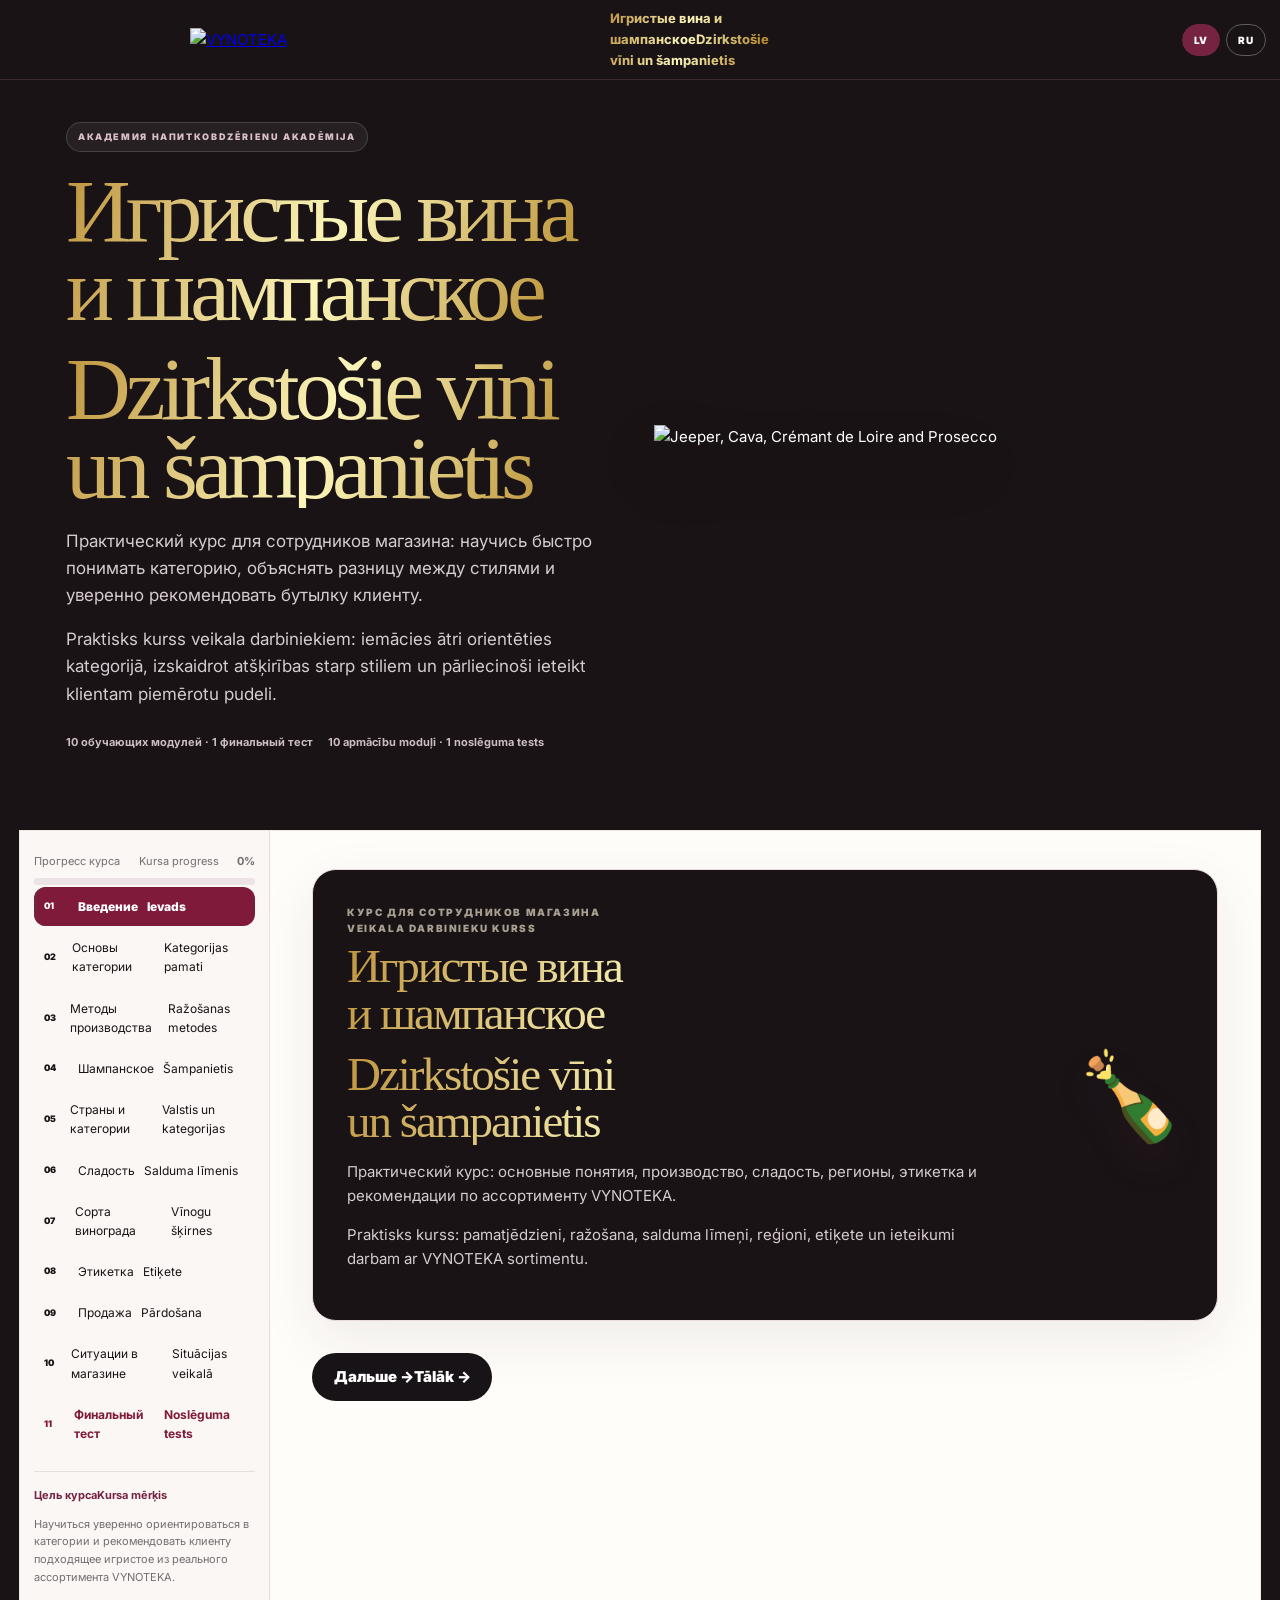
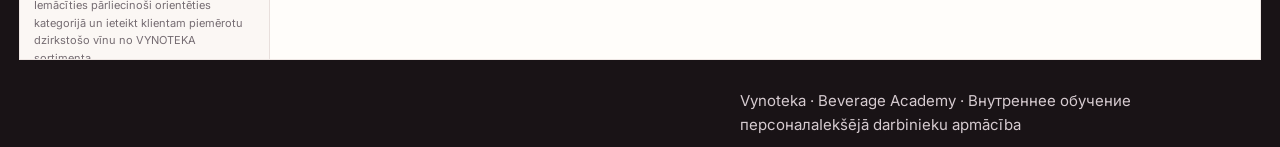
==== commit 0392a909: "Add files via upload" ====
--- a/index.html
+++ b/index.html
@@ -78,7 +78,7 @@
     <button class="nav" data-target="labels"><span>08</span><span data-ru>Этикетка</span><span data-lv>Etiķete</span></button>
     <button class="nav" data-target="sales"><span>09</span><span data-ru>Продажа</span><span data-lv>Pārdošana</span></button>
     <button class="nav" data-target="cases"><span>10</span><span data-ru>Ситуации в магазине</span><span data-lv>Situācijas veikalā</span></button>
-    <button class="nav" data-target="exam"><span>11</span><span data-ru><b>Финальный тест</b></span></span><span data-lv><b>Noslēguma tests</b></span></button>
+    <button class="nav" data-target="exam"><span>11</span><span data-ru><b>Финальный тест</b></span><span data-lv><b>Noslēguma tests</b></span></button>
   </nav>
 
   <div class="side-note">
--- a/style.css
+++ b/style.css
@@ -676,4 +676,103 @@
 button.nav[data-target="exam"] span,
 button.nav[data-target="exam"] b {
   color: #801a3b !important;
+}
+/* Исправление цвета текста внутри светлых карточек */
+.feature-list span,
+.big-fact,
+.big-fact p,
+.mini-grid article,
+.country-grid article,
+.grape-grid article,
+.card p,
+.q label,
+.style-body span {
+  color: #241a20 !important; /* Тёмный читаемый цвет текста */
+}
+
+/* Если в карточках с CO₂ текст снизу тоже белый */
+.big-fact p, 
+.big-fact div {
+  color: #655b61 !important;
+}
+/* Исправление цвета текста над плашками и во всём блоке definition */
+.definition,
+.definition h3,
+.definition p,
+.definition span,
+.definition div,
+.section h2,
+.section p,
+.heading h2,
+.heading p {
+  color: #241a20 !important;
+}
+
+/* Описание под заголовком секции (если оно находится на тёмном фоне) */
+.heading p,
+.eyebrow {
+  color: #a89f91 !important;
+}
+/* Фикс для заголовков, вопросов и мелкого текста внутри .definition */
+.definition *,
+.definition small,
+.definition b,
+.definition strong,
+.definition p,
+.definition span,
+.definition div,
+.definition h3,
+.definition h4 {
+  color: #241a20 !important;
+  opacity: 1 !important;
+}
+
+/* На случай, если этот текст находится перед .feature-list */
+.feature-list-title,
+.definition-title,
+.definition-text {
+  color: #241a20 !important;
+  opacity: 1 !important;
+}
+/* Возвращаем светлый читаемый цвет для описания в заголовке секции */
+.heading p,
+.hero p,
+.landing-hero p {
+  color: #d6cbd0 !important; /* Светлый контрастный цвет для тёмного фона */
+  opacity: 1 !important;
+}
+/* Изменение цвета подзаголовка / описания в карточке */
+.definition p,
+.card p {
+  color: #18161a !important; /* Устанавливает чёткий тёмный цвет */
+}
+/* 1. Цвет для вопроса "Ko pircējs vēlas saprast?" */
+.definition > div > b {
+  color: #241a20 !important;
+  display: block;
+  margin-bottom: 10px;
+}
+
+/* 2. Цвет для 4 плашек под вопросом */
+.feature-list span {
+  color: #241a20 !important;
+  background: #ffffff;
+}
+
+/* 3. Светлый цвет для подзаголовка "Praktisks kurss..." на тёмном фоне */
+#intro .hero p,
+.landing-hero .hero-copy p {
+  color: #d6cbd0 !important;
+}
+
+/* 4. Тёмно-серый цвет для описаний внутри секций (на светлом фоне) */
+.heading p {
+  color: #655b61 !important;
+}
+
+/* 5. Цвет текста в золотистой рамке "Pārdevējam galvenais..." */
+.gold-note,
+.gold-note b,
+.gold-note span {
+  color: #3d3020 !important;
 }
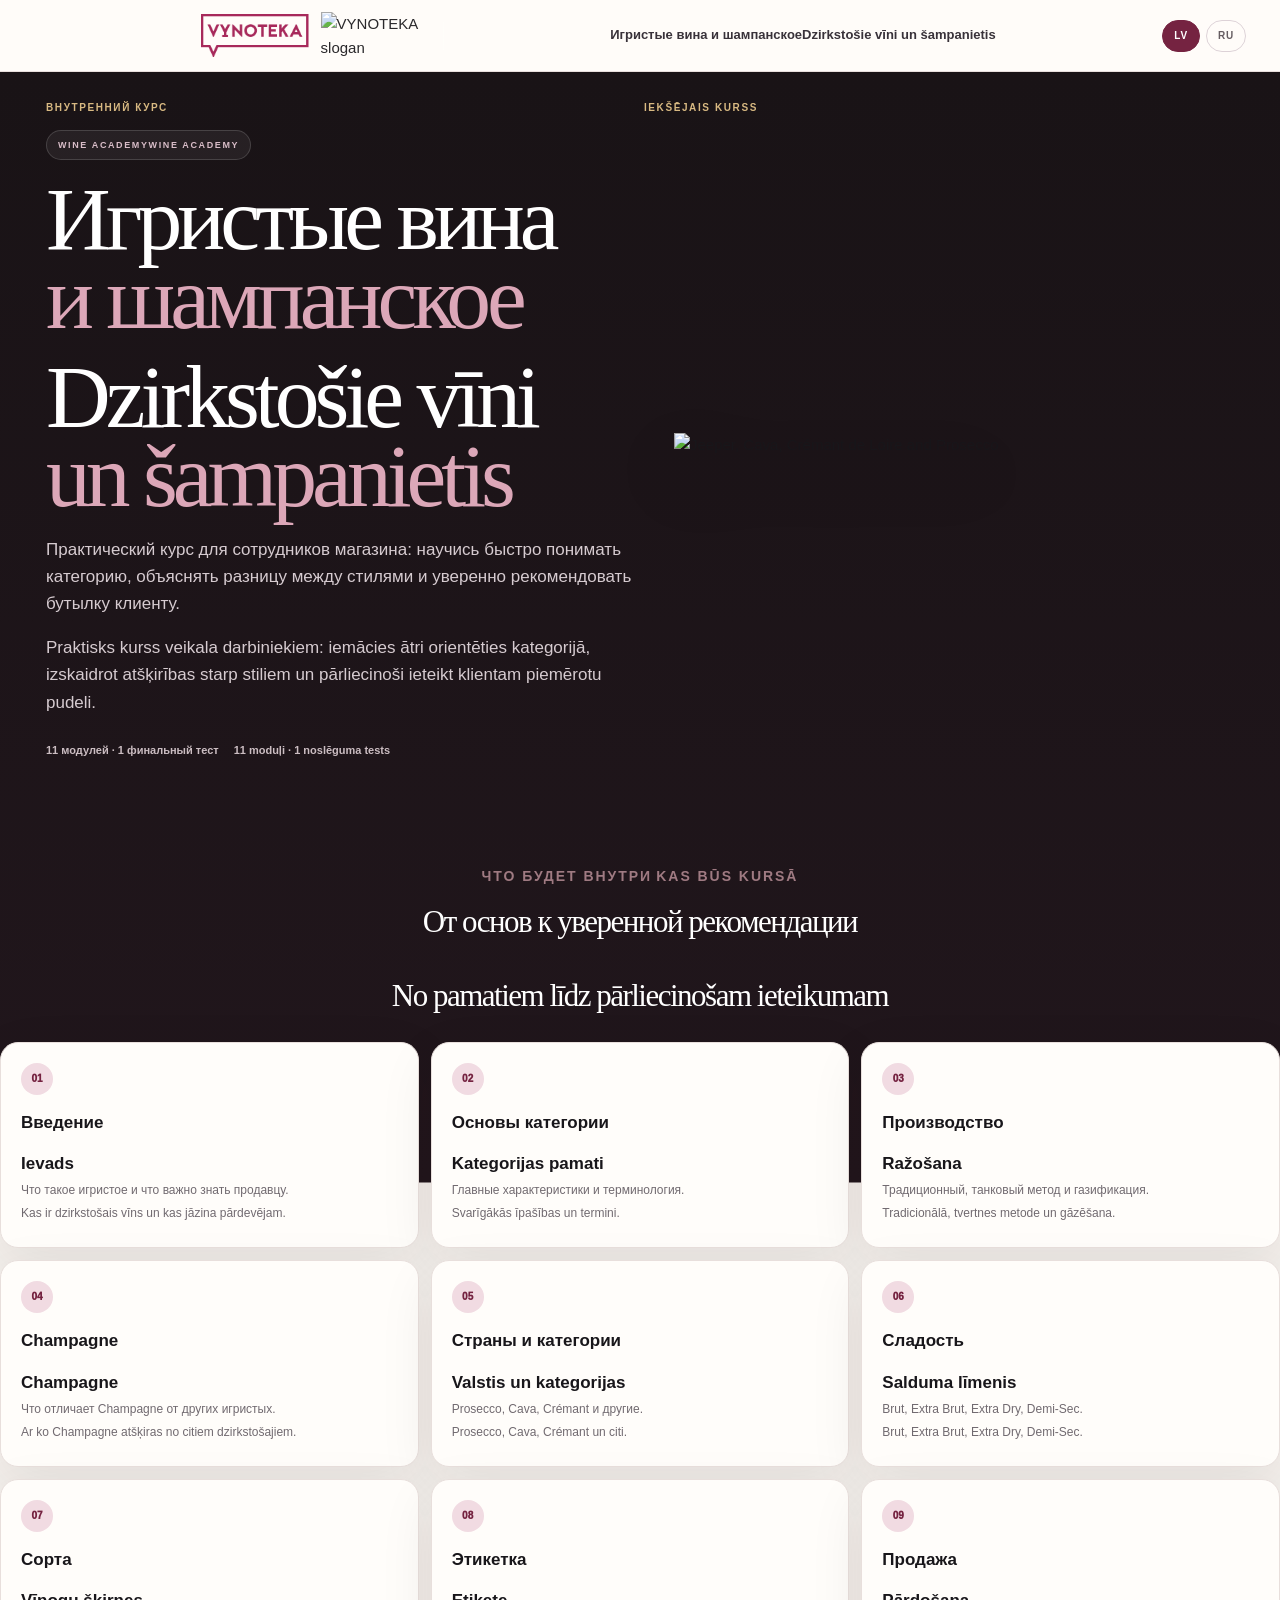
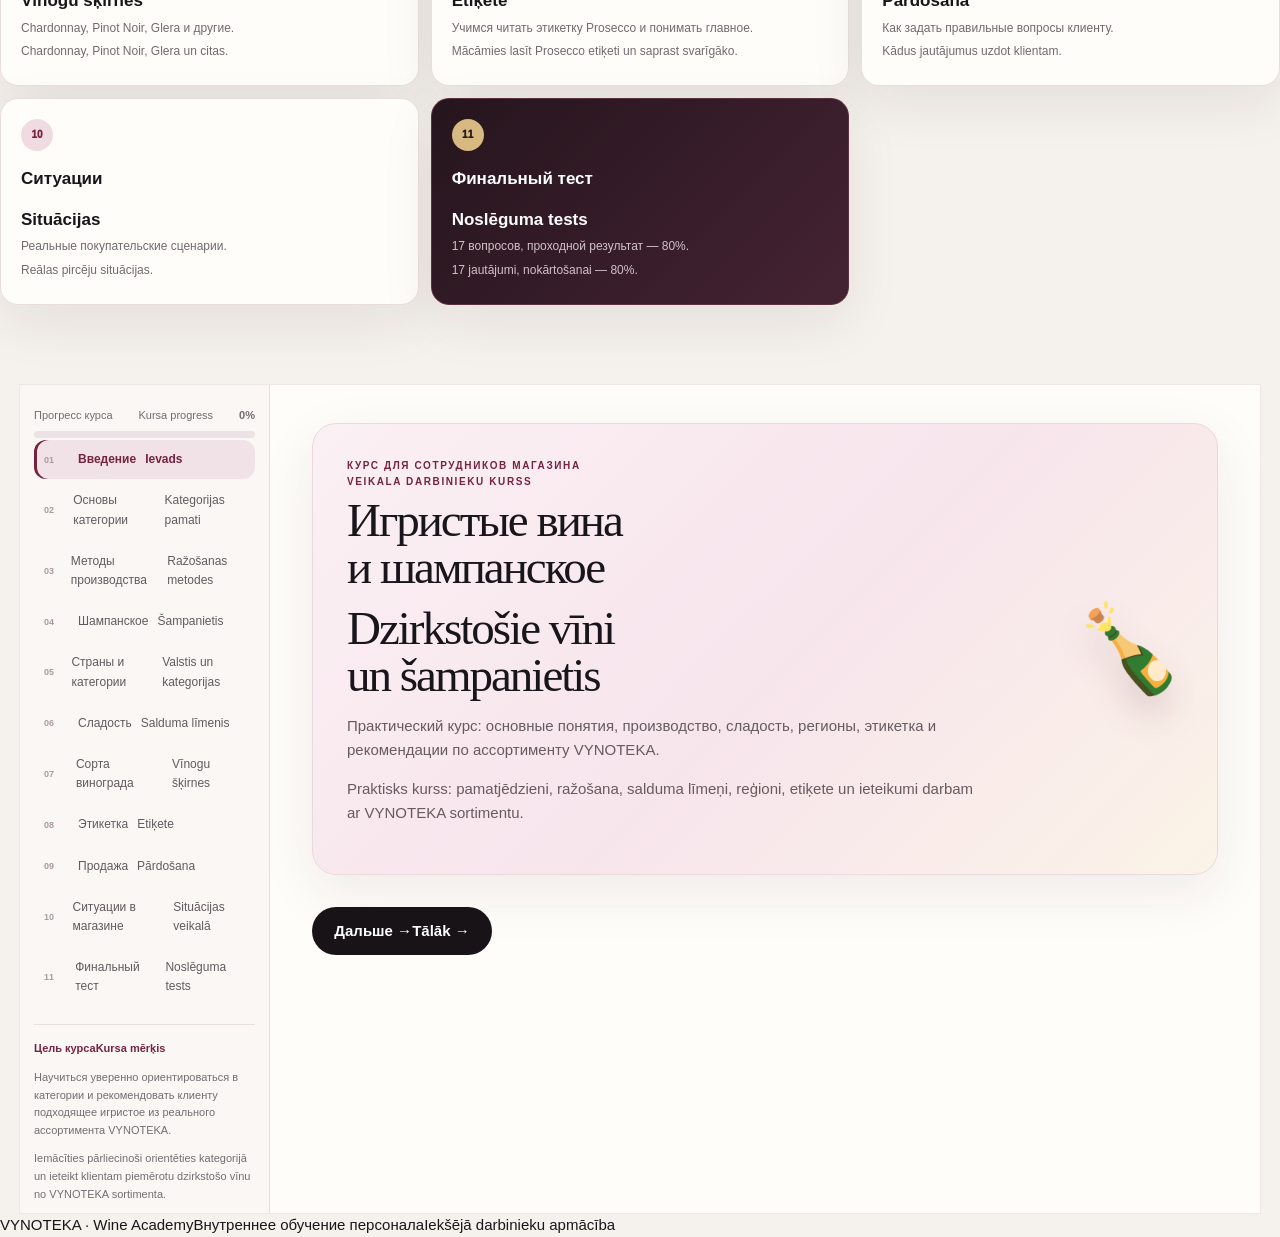
==== commit 354a171e: "Add files via upload" ====
--- a/index.html
+++ b/index.html
@@ -1,10 +1,6 @@
 <!DOCTYPE html>
 <html lang="lv">
 <head>
-  <link rel="preconnect" href="https://fonts.googleapis.com">
-<link rel="preconnect" href="https://fonts.gstatic.com" crossorigin>
-<link href="https://fonts.googleapis.com/css2?family=Inter:wght@400;600;800;900&display=swap" rel="stylesheet">
-
 <meta charset="UTF-8">
 <meta name="viewport" content="width=device-width, initial-scale=1.0">
 <title>VYNOTEKA — Dzirkstošie vīni / Игристые вина</title>
@@ -20,10 +16,7 @@
 </head>
 <body>
 <header class="topbar">
-  <div class="brand brand-logos">
-  <a href="https://vynoteka.lv/" target="_blank" rel="noopener noreferrer" class="logo-link">
-    <img class="brand-logo-main" alt="VYNOTEKA" src="https://vynoteka.lv/build/assets/images/vynoteka.svg">
-  </a>
+  <div class="brand brand-logos"><img class="brand-logo-main" alt="VYNOTEKA" src="[data-uri]"><img class="brand-logo-slogan" alt="VYNOTEKA slogan" src="https://vynoteka.lv/build/assets/images/slogan_lv.svg"></div>
   <div class="top-center"><span data-ru>Игристые вина и шампанское</span><span data-lv>Dzirkstošie vīni un šampanietis</span></div>
   <div class="language-switch">
     <button id="lvBtn" class="lang active">LV</button>
@@ -33,8 +26,8 @@
 <section id="landing" class="landing">
   <div class="landing-wrap">
     <div class="landing-topline">
-      <span class="eyebrow" data-ru></span>
-      <span class="eyebrow" data-lv></span>
+      <span class="eyebrow" data-ru>ВНУТРЕННИЙ КУРС</span>
+      <span class="eyebrow" data-lv>IEKŠĒJAIS KURSS</span>
       <div class="landing-lang">
         
       </div>
@@ -43,21 +36,45 @@
     <div class="landing-hero">
       <div class="hero-copy">
         <div class="hero-kicker">
-          <span data-ru>АКАДЕМИЯ НАПИТКОВ</span><span data-lv>DZĒRIENU AKADĒMIJA</span>
+          <span data-ru>WINE ACADEMY</span><span data-lv>WINE ACADEMY</span>
         </div>
         <h1 data-ru>Игристые вина<br><strong>и шампанское</strong></h1>
         <h1 data-lv>Dzirkstošie vīni<br><strong>un šampanietis</strong></h1>
         <p data-ru>Практический курс для сотрудников магазина: научись быстро понимать категорию, объяснять разницу между стилями и уверенно рекомендовать бутылку клиенту.</p>
         <p data-lv>Praktisks kurss veikala darbiniekiem: iemācies ātri orientēties kategorijā, izskaidrot atšķirības starp stiliem un pārliecinoši ieteikt klientam piemērotu pudeli.</p>
         <div class="hero-actions">
-          <span class="hero-note" data-ru>10 обучающих модулей · 1 финальный тест</span>
-          <span class="hero-note" data-lv>10 apmācību moduļi · 1 noslēguma tests</span>
+          <span class="hero-note" data-ru>11 модулей · 1 финальный тест</span>
+          <span class="hero-note" data-lv>11 moduļi · 1 noslēguma tests</span>
         </div>
       </div>
 
       <div class="hero-side bottle-showcase">
           <img class="bottle-composition-hero" src="assets/bottle_composition.png" alt="Jeeper, Cava, Crémant de Loire and Prosecco">
       </div>
+    </div>
+
+    
+    </div>
+
+    <div class="landing-section-title">
+      <span class="eyebrow course-eyebrow" data-ru>ЧТО БУДЕТ ВНУТРИ</span>
+      <span class="eyebrow course-eyebrow" data-lv>KAS BŪS KURSĀ</span>
+      <h2 data-ru><span class="white-title white-hero-title hero-subtitle-small">От основ к уверенной рекомендации</span></h2>
+      <h2 data-lv><span class="white-hero-title hero-subtitle-small">No pamatiem līdz pārliecinošam ieteikumam</span></h2>
+    </div>
+
+    <div class="module-grid">
+      <article><span>01</span><h3 data-ru>Введение</h3><h3 data-lv>Ievads</h3><p data-ru>Что такое игристое и что важно знать продавцу.</p><p data-lv>Kas ir dzirkstošais vīns un kas jāzina pārdevējam.</p></article>
+      <article><span>02</span><h3 data-ru>Основы категории</h3><h3 data-lv>Kategorijas pamati</h3><p data-ru>Главные характеристики и терминология.</p><p data-lv>Svarīgākās īpašības un termini.</p></article>
+      <article><span>03</span><h3 data-ru>Производство</h3><h3 data-lv>Ražošana</h3><p data-ru>Традиционный, танковый метод и газификация.</p><p data-lv>Tradicionālā, tvertnes metode un gāzēšana.</p></article>
+      <article><span>04</span><h3 data-ru>Champagne</h3><h3 data-lv>Champagne</h3><p data-ru>Что отличает Champagne от других игристых.</p><p data-lv>Ar ko Champagne atšķiras no citiem dzirkstošajiem.</p></article>
+      <article><span>05</span><h3 data-ru>Страны и категории</h3><h3 data-lv>Valstis un kategorijas</h3><p data-ru>Prosecco, Cava, Crémant и другие.</p><p data-lv>Prosecco, Cava, Crémant un citi.</p></article>
+      <article><span>06</span><h3 data-ru>Сладость</h3><h3 data-lv>Salduma līmenis</h3><p data-ru>Brut, Extra Brut, Extra Dry, Demi-Sec.</p><p data-lv>Brut, Extra Brut, Extra Dry, Demi-Sec.</p></article>
+      <article><span>07</span><h3 data-ru>Сорта</h3><h3 data-lv>Vīnogu šķirnes</h3><p data-ru>Chardonnay, Pinot Noir, Glera и другие.</p><p data-lv>Chardonnay, Pinot Noir, Glera un citas.</p></article>
+      <article><span>08</span><h3 data-ru>Этикетка</h3><h3 data-lv>Etiķete</h3><p data-ru>Учимся читать этикетку Prosecco и понимать главное.</p><p data-lv>Mācāmies lasīt Prosecco etiķeti un saprast svarīgāko.</p></article>
+      <article><span>09</span><h3 data-ru>Продажа</h3><h3 data-lv>Pārdošana</h3><p data-ru>Как задать правильные вопросы клиенту.</p><p data-lv>Kādus jautājumus uzdot klientam.</p></article>
+      <article><span>10</span><h3 data-ru>Ситуации</h3><h3 data-lv>Situācijas</h3><p data-ru>Реальные покупательские сценарии.</p><p data-lv>Reālas pircēju situācijas.</p></article>
+<article class="module-final"><span>11</span><h3 data-ru>Финальный тест</h3><h3 data-lv>Noslēguma tests</h3><p data-ru>17 вопросов, проходной результат — 80%.</p><p data-lv>17 jautājumi, nokārtošanai — 80%.</p></article>
     </div>
 
   </div>
@@ -78,7 +95,7 @@
     <button class="nav" data-target="labels"><span>08</span><span data-ru>Этикетка</span><span data-lv>Etiķete</span></button>
     <button class="nav" data-target="sales"><span>09</span><span data-ru>Продажа</span><span data-lv>Pārdošana</span></button>
     <button class="nav" data-target="cases"><span>10</span><span data-ru>Ситуации в магазине</span><span data-lv>Situācijas veikalā</span></button>
-    <button class="nav" data-target="exam"><span>11</span><span data-ru><b>Финальный тест</b></span><span data-lv><b>Noslēguma tests</b></span></button>
+    <button class="nav" data-target="exam"><span>11</span><span data-ru>Финальный тест</span><span data-lv>Noslēguma tests</span></button>
   </nav>
 
   <div class="side-note">
@@ -128,7 +145,7 @@
   <div class="method"><b>01</b><div><h3 data-ru>Традиционный метод</h3><h3 data-lv>Tradicionālā metode</h3><p data-ru>Вторичная ферментация проходит в бутылке. Контакт с дрожжами может давать более сложные, хлебные и кремовые оттенки.</p><p data-lv>Otrā fermentācija notiek pudelē. Kontakts ar raugiem var piešķirt sarežģītākas, maizes un krēmveida nianses.</p><div class="tag" data-ru>Champagne · Cava · Franciacorta · многие Crémant</div><div class="tag" data-lv>Champagne · Cava · Franciacorta · daudzi Crémant</div></div></div>
   <div class="method"><b>02</b><div><h3 data-ru>Танковый метод / Charmat</h3><h3 data-lv>Tvertnes metode / Charmat</h3><p data-ru>Вторичная ферментация проходит в герметичном резервуаре. Хорошо сохраняет свежие фруктовые и цветочные ароматы.</p><p data-lv>Otrā fermentācija notiek slēgtā tvertnē. Labi saglabā svaigus augļu un ziedu aromātus.</p><div class="tag" data-ru>Частая ассоциация: Prosecco</div><div class="tag" data-lv>Bieža asociācija: Prosecco</div></div></div>
   <div class="method"><b>03</b><div><h3 data-ru>Газификация</h3><h3 data-lv>Gāzēšana</h3><p data-ru>Готовое вино насыщают CO₂. Обычно это более простой и доступный стиль.</p><p data-lv>Gatavam vīnam pievieno CO₂. Parasti tas veido vienkāršāku un pieejamāku stilu.</p></div></div>
-  <div class="gold-note"><b data-ru>Важно:</b><b data-lv>Svarīgi:</b><span data-ru>метод не означает «хорошо/плохо» — он определяет стиль и характер. Традиционный метод - самый дорогой</span><span data-lv>metode nenozīmē “labs/slikts” — tā ietekmē stilu un raksturu. Tradicionālā metode ir <b>visdārgākā</b>.</span></div>
+  <div class="gold-note"><b data-ru>Важно:</b><b data-lv>Svarīgi:</b><span data-ru>метод не означает «хорошо/плохо» — он определяет стиль и характер.</span><span data-lv>metode nenozīmē “labs/slikts” — tā ietekmē stilu un raksturu. Tradicionālā metode ir <b>visdārgākā</b>.</span></div>
 </section>
 
 <section id="champagne" class="section">
@@ -389,7 +406,7 @@
 </main>
 </div>
 
-<footer><span>Vynoteka · Beverage Academy · </span><span data-ru>Внутреннее обучение персонала</span><span data-lv>Iekšējā darbinieku apmācība</span></footer>
+<footer><span>VYNOTEKA · Wine Academy</span><span data-ru>Внутреннее обучение персонала</span><span data-lv>Iekšējā darbinieku apmācība</span></footer>
 <script>
 window.PRODUCTS = [{"name": "Rīgas Oriģinālais dzirkstošais vīns 0,2L 11,5%", "cat": "Latvija", "style": "sauss / сухое", "note": "Mazā 0,2 L pudele; labs variants vienai glāzei vai nelielai dāvanai.", "source": "https://vynoteka.lv/rigas-originalais-dzirkstosais-vins-0-2l"}, {"name": "Rīgas Šampanietis Bruts 0,75 L", "cat": "Latvija", "style": "Brut / sauss", "note": "VYNOTEKA aprakstā norādīta Charmat metode; aperitīvam un sieram.", "source": "https://vynoteka.lv/rigas-sampanietis-bruts-075-l"}, {"name": "Brilla Prosecco Extra Dry 0,75 L", "cat": "Itālija · Prosecco", "style": "Extra Dry", "note": "Glera; viegls, augļains stils; piemērots zivīm.", "source": "https://vynoteka.lv/ru/brilla-prosecco-extra-dry-075-l"}, {"name": "Sant'Orsola Prosecco Extra Dry 0,75 L", "cat": "Itālija · Prosecco", "style": "Extra Dry", "note": "Aromātisks un viegls Prosecco.", "source": "https://vynoteka.lv/en/santorsola-prosecco-extra-dry-075-l"}, {"name": "Montelvini Asolo Prosecco Extra Brut 0,75 L", "cat": "Itālija · Prosecco", "style": "Extra Brut", "note": "Glera; sausāks stils salīdzinājumā ar Extra Dry.", "source": "https://vynoteka.lv/en/montelvini-asolo-prosecco-extra-brut-075-l"}, {"name": "Corvezzo Organic Prosecco Valdobbiadene Brut 0,75 L", "cat": "Itālija · Valdobbiadene", "style": "Brut", "note": "Glera; organisks Prosecco; tradicionāli viegls un svaigs profils.", "source": "https://vynoteka.lv/en/corvezzo-organic-prosecco-valdobbiadene-brut-075-l"}, {"name": "Martini Prosecco DOC 0,75 L", "cat": "Itālija · Veneto", "style": "sauss / dry", "note": "Glera; ābolu, persiku un citrusaugļu notis; viegls stils.", "source": "https://vynoteka.lv/martini-prosecco-doc-075-l"}, {"name": "Martini Rosé D.O.C. 0,75 L", "cat": "Itālija", "style": "pussausais / semi-dry", "note": "Rozā dzirkstošais vīns; Pinot Noir + Glera; aperitīvam un desertiem.", "source": "https://vynoteka.lv/martini-prosecco-rose-doc-075l-115"}, {"name": "Martini Asti 0,75 L", "cat": "Itālija · Asti", "style": "salds / sweet", "note": "Moscato; 7,5%; izteikti augļains un piemērots desertiem.", "source": "https://vynoteka.lv/martini-asti-075-l"}, {"name": "Martini Frizzante Semiseco 0,75 L", "cat": "Itālija", "style": "pussausais / semi-dry", "note": "Maigāks un saldāks stils; der sieriem, uzkodām un desertiem.", "source": "https://vynoteka.lv/martini-frizzante-semiseco-075-l"}, {"name": "Cava Jaume Serra Castelfino Brut 0,75 L", "cat": "Spānija · Cava", "style": "Brut", "note": "Tradicionālā metode; Xarel-lo, Parellada, Macabeo; zivīm un jūras veltēm.", "source": "https://vynoteka.lv/en/cava-jaume-serra-castelfino-brut-075-l"}, {"name": "Dom Potier Cava Demi Sec 0,75 L", "cat": "Spānija · Cava", "style": "Demi-Sec / pussauss", "note": "Xarel-lo, Parellada, Macabeo; mīkstāks un saldāks stils.", "source": "https://vynoteka.lv/ru/dom-potier-cava-demi-sec-075-l"}, {"name": "Vilarnau Cava Ice Reserva 0,75 L", "cat": "Spānija · Cava", "style": "sauss", "note": "Sausais Cava; piemērots zivīm un salātiem.", "source": "https://vynoteka.lv/vilarnau-cava-ice-reserva-075-l"}, {"name": "Zinck Crémant d'Alsace Brut 0,75 L", "cat": "Francija · Alsace", "style": "Brut", "note": "Chardonnay, Pinot Noir, Pinot Blanc; citrusaugļi, bumbieris un grauzdiņa nianses.", "source": "https://vynoteka.lv/zinck-cremant-dalsace-brut-dzirkstosais-vins-075l-125"}, {"name": "Zinck Crémant d'Alsace Rosé 0,75 L", "cat": "Francija · Alsace", "style": "Brut / dry", "note": "Pinot Noir; ķiršu, zemeņu un aveņu aromāti; aperitīvam.", "source": "https://vynoteka.lv/zinck-cremant-d%C2%B4alsace-rose-dzirkstosais-vins-075l-125"}, {"name": "Château Champteloup Crémant de Loire Brut 0,75 L", "cat": "Francija · Loire", "style": "Brut", "note": "Chardonnay + Chenin Blanc; balti ziedi, persiks, dzeltenais ābols; jūras veltēm.", "source": "https://vynoteka.lv/chateau-chamteloup-cremant-de-loire-brut-075-l"}, {"name": "Cremant de Bourgogne Diamant 0,75 L", "cat": "Francija · Bourgogne", "style": "sauss / dry", "note": "Chardonnay; zivīm un salātiem.", "source": "https://vynoteka.lv/cremant-de-bourgogne-diamant-075-l"}, {"name": "Moutard Crémant de Bourgogne Brut 0,75 L", "cat": "Francija · Bourgogne", "style": "Brut", "note": "Chardonnay, Pinot Noir, Aligoté; méthode traditionnelle; 12 mēnešu nogatavināšana.", "source": "https://vynoteka.lv/moutard-cremant-de-bourgogne-brut-075-l"}, {"name": "Mumm Cordon Rouge Brut 0,75 L", "cat": "Francija · Champagne", "style": "Brut", "note": "Champagne; Chardonnay, Pinot Noir, Pinot Meunier; augļu un karameles nianses.", "source": "https://vynoteka.lv/mumm-cordon-rouge-brut-075-l"}, {"name": "Menestrello Prosecco 0,75L 11%", "cat": "Itālija · Prosecco", "style": "sauss / сухое", "note": "Glera; svaigs un atsvaidzinošs, ar ziedu un balto persiku aromātiem; aperitīvam, zivīm un aukstajām uzkodām.", "source": "https://vynoteka.lv/menestrello-prosecco-075-l"}, {"name": "Canti Prosecco Ice 0,75 L", "cat": "Itālija · Prosecco", "style": "sauss / сухое", "note": "11%; sauss Prosecco, piemērots zivīm; produkta kartītē norādīts kā dzirkstošais vīns.", "source": "https://vynoteka.lv/canti-prosecco-ice-075-l"}, {"name": "Zonin Prosecco Cuvée 1821 0,75 L", "cat": "Itālija · Veneto · Prosecco", "style": "sauss / сухое", "note": "Glera; sauss un ābolains profils ar citrona niansēm; labs svētkiem un zivīm/salātiem.", "source": "https://vynoteka.lv/zonin-prosecco-cuvee-1821-075-l"}, {"name": "Ville D'Arfanta Prosecco Millesimato 0,75 L", "cat": "Itālija · Veneto · Prosecco", "style": "sauss / сухое", "note": "Glera; 11%; sauss, piemērots zivīm un salātiem.", "source": "https://vynoteka.lv/en/ville-darfanta-prosecco-millesimato-075-l"}, {"name": "Ville d'Arfanta Prosecco Millesimato Valdobbiadene 0,75 L", "cat": "Itālija · Treviso · Prosecco", "style": "Brut / ļoti sauss", "note": "Glera; VYNOTEKA klasificēts kā ļoti sauss/naturāls Briut vīns; piemērots zivīm un salātiem.", "source": "https://vynoteka.lv/ville-darfanta-prosecco-millesimato-valdobbiadene-075-l"}, {"name": "Premius Brut Crémant de Bordeaux 0,75 L", "cat": "Francija · Bordeaux · Crémant", "style": "Brut / sauss", "note": "12%; Cabernet Franc; sauss Francijas dzirkstošais, piemērots zivīm un salātiem.", "source": "https://vynoteka.lv/premius-brut-cremant-de-bordeaux-075-l"}, {"name": "Zonin Prosecco Cuvee 1821 DOC 0,75 L", "cat": "Itālija · Veneto · Prosecco", "style": "Brut / sauss", "note": "Glera; sauss, ābolains, ar vieglām minerālām un citrusu notīm.", "source": "https://vynoteka.lv/zonin-prosecco-cuvee-1821-075-l"}, {"name": "Ville d'Arfanta Prosecco Treviso Millesimato Extra Dry 0,75 L", "cat": "Itālija · Treviso · Prosecco", "style": "Extra Dry", "note": "Glera; balto augļu, citrusaugļu un vieglu ziedu notis; aperitīvam.", "source": "https://vynoteka.lv/ville-darfanta-prosecco-treviso-millesimato-extra-dry-075l-11"}, {"name": "Felicita Prosecco Demi Sec 0,75 L", "cat": "Itālija · Prosecco", "style": "Demi-Sec / pussauss", "note": "Mīkstāks un saldāks Prosecco stils; VYNOTEKA to klasificē kā pussauss.", "source": "https://vynoteka.lv/felicita-prosecco-demi-sec-dzirkstosais-vins-075l"}, {"name": "Brilla Prosecco Spumante Rosé 0,2 L", "cat": "Itālija · Prosecco Rosé", "style": "sauss / dry", "note": "Mazā 0,2 L rozā pudele; VYNOTEKA norāda sausu stilu un jūras veltes kā saderību.", "source": "https://vynoteka.lv/brilla-prosecco-spumante-rose-dzirkstosais-vins-02-l"}, {"name": "Vilarnau Brut Nature Organic 0,75 L", "cat": "Spānija · Cava", "style": "Brut Nature / ļoti sauss", "note": "Ekoloģiska Cava; Macabeo (Viura); ļoti sausais stils.", "source": "https://vynoteka.lv/vilarnau-brut-nature-organic-075-l"}, {"name": "Cava Jaume Serra Castelfino Semi Seco 0,75 L", "cat": "Spānija · Cava", "style": "Semi Seco / pussauss", "note": "Tradicionālā metode; augļains un pussauss profils.", "source": "https://vynoteka.lv/en/cava-jaume-serra-castelfino-semi-seco-075-l"}, {"name": "Corte dei Rovi Spumante Moscato 0,75 L", "cat": "Itālija · Moscato", "style": "salds / sweet", "note": "Moscato; salds, 6,5%; piemērots desertiem.", "source": "https://vynoteka.lv/corte-dei-rovi-spumante-moscato-075-l"}, {"name": "Kazayak Moscato Aerated 0,25 L", "cat": "Moldova · Moscato", "style": "pussalds / semi-sweet", "note": "Moscato; pussalds dzirkstošais 0,25 L bundžā; paredzēts desertiem.", "source": "https://vynoteka.lv/kazayak-moscato-aerated-025-l"}, {"name": "Moët & Chandon Imperial 0,75 L", "cat": "Francija · Champagne", "style": "Brut", "note": "Champagne; Chardonnay, Pinot Noir, Pinot Meunier; klasika premium segmentā.", "source": "https://vynoteka.lv/moet-chandon-imperia-boxl-075-l"}, {"name": "Moët & Chandon Imperial 0,375 L", "cat": "Francija · Champagne", "style": "Brut", "note": "Mazais 0,375 L formāts; Champagne ar Chardonnay, Pinot Noir un Pinot Meunier.", "source": "https://vynoteka.lv/moet-chandon-imperial-0375-l"}, {"name": "Piper-Heidsieck Cuvée Brut 0,75 L", "cat": "Francija · Champagne", "style": "Brut", "note": "Klasisks non-vintage Champagne ar augļu, bumbieru, ābolu un citrusaugļu notīm.", "source": "https://vynoteka.lv/piper-heidsieck-cuvee-brut-075-l"}];
 </script>
@@ -446,4 +463,4 @@
   });
 </script>
 </body>
-</html>+</html></body></html>
--- a/style.css
+++ b/style.css
@@ -400,379 +400,3 @@
 @media(max-width:900px){
   .quality-grid{grid-template-columns:1fr}
 }
-/* 1. Задаем тёмный цвет боковым полям всего сайта */
-html, body {
-  background: #191316 !important;
-}
-
-/* 2. Делаем так, чтобы центральный блок с текстом и курсом оставался светлым */
-body > *, 
-main, 
-#app, 
-#root {
-  background-color: #f5f1ed;
-  max-width: 1200px; /* Ширина центрального блока, подгоните под ваш макет */
-  margin-left: auto;
-  margin-right: auto;
-}
-/* Перекрашиваем светлый блок под заголовком */
-.landing,
-.hero,
-.landing-sub,
-.hero-bottom {
-  background: #191316 !important;
-  color: #ffffff !important;
-}
-
-/* Делаем мелкий текст серым/светлым, чтобы он был виден на тёмном фоне */
-.landing p,
-.hero p,
-.landing-meta,
-.hero-meta {
-  color: #d6cbd0 !important;
-}
-/* Перекрашиваем верхнюю панель (topbar) */
-.topbar,
-header,
-.header,
-.top-nav {
-  background: #191316 !important; /* Тёмный фон */
-  border-bottom-color: #3b2832 !important; /* Тёмная линия снизу, если она есть */
-}
-
-/* Изменяем цвет названия курса по центру на светлый */
-.topbar .top-center,
-.top-center,
-header .title,
-.topbar span {
-  color: #ffffff !important;
-}
-
-/* Стилизуем неактивную кнопку переключения языка (RU) */
-.lang-btn,
-.lang-btn:not(.active),
-.topbar button:not(.active) {
-  background: transparent !important;
-  color: #ffffff !important;
-  border-color: rgba(255, 255, 255, 0.3) !important;
-}
-/* Сдвигает все содержимое внутри шапки влево */
-.topbar,
-header {
-  justify-content: flex-start !important; /* Прижимает элементы к левому краю */
-  gap: 150px; /* Расстояние между логотипом, текстом и языками */
-}
-
-/* Если вам нужно сдвинуть только средний текст "Dzirkstošie vīni..." влево */
-.top-center {
-  margin-left: 300px !important;
-  margin-right: 400px !important;
-}
-.topbar,
-header {
-  padding-top: 20px !important;    /* Отступ сверху */
-  padding-bottom: 20px !important; /* Отступ снизу */
-  min-height: 80px;                /* Минимальная высота всей панели */
-}
-/* Растягиваем сам контейнер шапки на всю ширину */
-.topbar,
-header {
-  width: 100% !important;
-  max-width: 100% !important; /* Убирает ограничение по ширине */
-  box-sizing: border-box;
-  padding-left: 40px !important;  /* Отступ элементов от левого края */
-  padding-right: 40px !important; /* Отступ элементов от правого края */
-}
-
-/* Раздвигаем элементы внутри (логотип влево, языки вправо) */
-.topbar-content, 
-.topbar > div,
-header > div {
-  max-width: 100% !important;
-  width: 100% !important;
-  display: flex !important;
-  justify-content: space-between !important; /* Распределяет блоки по всей ширине */
-  align-items: center;
-}
-/* Перекрашиваем нижний блок сайта в тёмный цвет */
-footer,
-.footer,
-.bottom,
-.app-footer,
-.site-footer {
-  background-color: #191316 !important;
-  background: #191316 !important;
-  color: #ffffff !important;
-  border-top-color: #3b2832 !important; /* Цвет линии-разделителя сверху, если она есть */
-}
-
-/* Делаем текст и ссылки внутри подвала светлыми */
-footer p,
-footer a,
-footer span,
-.footer p,
-.footer a {
-  color: #d6cbd0 !important;
-}
-
-/* При наведении на ссылки внизу */
-footer a:hover,
-.footer a:hover {
-  color: #ffffff !important;
-}
-footer,
-.footer,
-.bottom,
-.app-footer {
-  padding-top: 10px !important;    /* Отступ сверху (сделайте меньше, например 10px-20px) */
-  padding-bottom: 10px !important; /* Отступ снизу */
-  min-height: auto !important;     /* Снимает фиксированную минимальную высоту */
-}
-/* Убираем наложение футера на блок выше */
-footer,
-.footer,
-.bottom,
-.app-footer {
-  margin-top: 20px !important;    /* Добавляет отступ СВЕРХУ от предыдущего блока */
-  position: relative !important;  /* Сбрасывает фиксированное наложение */
-  z-index: 1 !important;
-  clear: both !important;         /* Предотвращает наплыв с плавающих элементов */
-}
-
-/* На случай, если у блока НАД футером задан отрицательный margin-bottom */
-.content,
-.app,
-main {
-  margin-bottom: 0 !important;
-}
-/* Вариант 1. Сдвинуть текст внутри футера влево/вправо с помощью отступа */
-footer,
-.footer,
-.bottom,
-.app-footer {
-  padding-left: 700px !important; /* Увеличивайте значение (например, 60px или 100px), чтобы сдвинуть текст дальше вправо */
-}
-
-/* Вариант 2. Если нужно выровнять текст по правому краю или по центру */
-footer p,
-.footer p,
-.bottom p,
-.app-footer {
-  text-align: left !important;   /* По умолчанию */
-  margin-left: 30px !important;  /* Сдвигает сам текст правее */
-}
-
-
-/* Перебиваем возможные мобильные media-запросы */
-@media (max-width: 768px) {
-  html, 
-  body, 
-  main, 
-  .app, 
-  .content, 
-  .landing, 
-  .hero {
-    background-color: #191316 !important;
-    background: #191316 !important;
-  }
-  
-  /* Меняем цвет текста на светлый, чтобы он был виден */
-  body, p, span, div, h1, h2, h3 {
-    color: #ffffff;
-  }
-}
-/* Цвет текста только для этой конкретной кнопки (exam) */
-button.nav[data-target="exam"],
-button.nav[data-target="exam"] span,
-button.nav[data-target="exam"] b {
-  color: #801A3B !important; /* Укажите нужный цвет (например, #ffffff для белого) */
-}
-/* Выбираем заголовок или блок с этим текстом */
-.hero h1,
-.landing h1,
-.top-center {
-  background: linear-gradient(
-    110deg,
-    #bf953f 0%,
-    #fcf6ba 25%,
-    #b38728 50%,
-    #fbf5b7 75%,
-    #aa771c 100%
-  );
-  background-size: 200% auto;
-  -webkit-background-clip: text;
-  -webkit-text-fill-color: transparent;
-  animation: shine 4s linear infinite;
-}
-
-/* Анимация перелива золота */
-@keyframes shine {
-  to {
-    background-position: 200% center;
-  }
-}
-/* Исправление видимости текста на мобильных устройствах (медиазапрос для экранов до 768px) */
-@media screen and (max-width: 768px) {
-  /* Заставляем текст в списке курсов быть тёмным, если фон светлый */
-  .course-nav-list,
-  .course-nav-item,
-  .course-nav-item span,
-  .nav span,
-  .nav-title,
-  div[class*="nav-list"] span,
-  div[class*="content-item"] p {
-    color: #191316 !important; /* Тёмный цвет для текста на светлом фоне */
-  }
-
-  /* Для активного пункта (например, "02 Kategorijas pamati"), у которого есть фон, оставляем текст светлым */
-  .course-nav-item.active span,
-  .nav.active span,
-  [data-active="true"] span {
-    color: #ffffff !important;
-  }
-  
-  /* Исправление текста внутри светлых блоков (вопросы, тесты и т.д.) */
-  .question-text, 
-  .answer-option, 
-  [class*="block"] {
-    color: #191316 !important;
-  }
-}
-/* Сохраняем светлый фон карточки навигации */
-.modules,
-.nav-grid,
-.course-nav,
-.modules-list {
-  background-color: #f7f3f5 !important; /* Светлый фон карточки */
-  border-radius: 16px;
-  padding: 16px;
-}
-
-/* 1. Обычные неактивные кнопки — делаем текст ТЁМНЫМ */
-button.nav,
-button.nav span,
-button.nav b,
-.nav-item span {
-  color: #191316 !important; /* Тёмный цвет для отличной читаемости */
-  opacity: 1 !important;
-}
-
-/* 2. Активная кнопка (например, "05 Valstis un kategorijas") */
-button.nav.active,
-button.nav[aria-selected="true"],
-.nav-item.active {
-  background-color: #801a3b !important; /* Бордовая плашка */
-  border-color: #801a3b !important;
-}
-
-/* Белый текст ТОЛЬКО внутри активной бордовой плашки */
-button.nav.active span,
-button.nav.active b,
-.nav-item.active span {
-  color: #ffffff !important; 
-}
-
-/* 3. Финальный тест */
-button.nav[data-target="exam"] span,
-button.nav[data-target="exam"] b {
-  color: #801a3b !important;
-}
-/* Исправление цвета текста внутри светлых карточек */
-.feature-list span,
-.big-fact,
-.big-fact p,
-.mini-grid article,
-.country-grid article,
-.grape-grid article,
-.card p,
-.q label,
-.style-body span {
-  color: #241a20 !important; /* Тёмный читаемый цвет текста */
-}
-
-/* Если в карточках с CO₂ текст снизу тоже белый */
-.big-fact p, 
-.big-fact div {
-  color: #655b61 !important;
-}
-/* Исправление цвета текста над плашками и во всём блоке definition */
-.definition,
-.definition h3,
-.definition p,
-.definition span,
-.definition div,
-.section h2,
-.section p,
-.heading h2,
-.heading p {
-  color: #241a20 !important;
-}
-
-/* Описание под заголовком секции (если оно находится на тёмном фоне) */
-.heading p,
-.eyebrow {
-  color: #a89f91 !important;
-}
-/* Фикс для заголовков, вопросов и мелкого текста внутри .definition */
-.definition *,
-.definition small,
-.definition b,
-.definition strong,
-.definition p,
-.definition span,
-.definition div,
-.definition h3,
-.definition h4 {
-  color: #241a20 !important;
-  opacity: 1 !important;
-}
-
-/* На случай, если этот текст находится перед .feature-list */
-.feature-list-title,
-.definition-title,
-.definition-text {
-  color: #241a20 !important;
-  opacity: 1 !important;
-}
-/* Возвращаем светлый читаемый цвет для описания в заголовке секции */
-.heading p,
-.hero p,
-.landing-hero p {
-  color: #d6cbd0 !important; /* Светлый контрастный цвет для тёмного фона */
-  opacity: 1 !important;
-}
-/* Изменение цвета подзаголовка / описания в карточке */
-.definition p,
-.card p {
-  color: #18161a !important; /* Устанавливает чёткий тёмный цвет */
-}
-/* 1. Цвет для вопроса "Ko pircējs vēlas saprast?" */
-.definition > div > b {
-  color: #241a20 !important;
-  display: block;
-  margin-bottom: 10px;
-}
-
-/* 2. Цвет для 4 плашек под вопросом */
-.feature-list span {
-  color: #241a20 !important;
-  background: #ffffff;
-}
-
-/* 3. Светлый цвет для подзаголовка "Praktisks kurss..." на тёмном фоне */
-#intro .hero p,
-.landing-hero .hero-copy p {
-  color: #d6cbd0 !important;
-}
-
-/* 4. Тёмно-серый цвет для описаний внутри секций (на светлом фоне) */
-.heading p {
-  color: #655b61 !important;
-}
-
-/* 5. Цвет текста в золотистой рамке "Pārdevējam galvenais..." */
-.gold-note,
-.gold-note b,
-.gold-note span {
-  color: #3d3020 !important;
-}
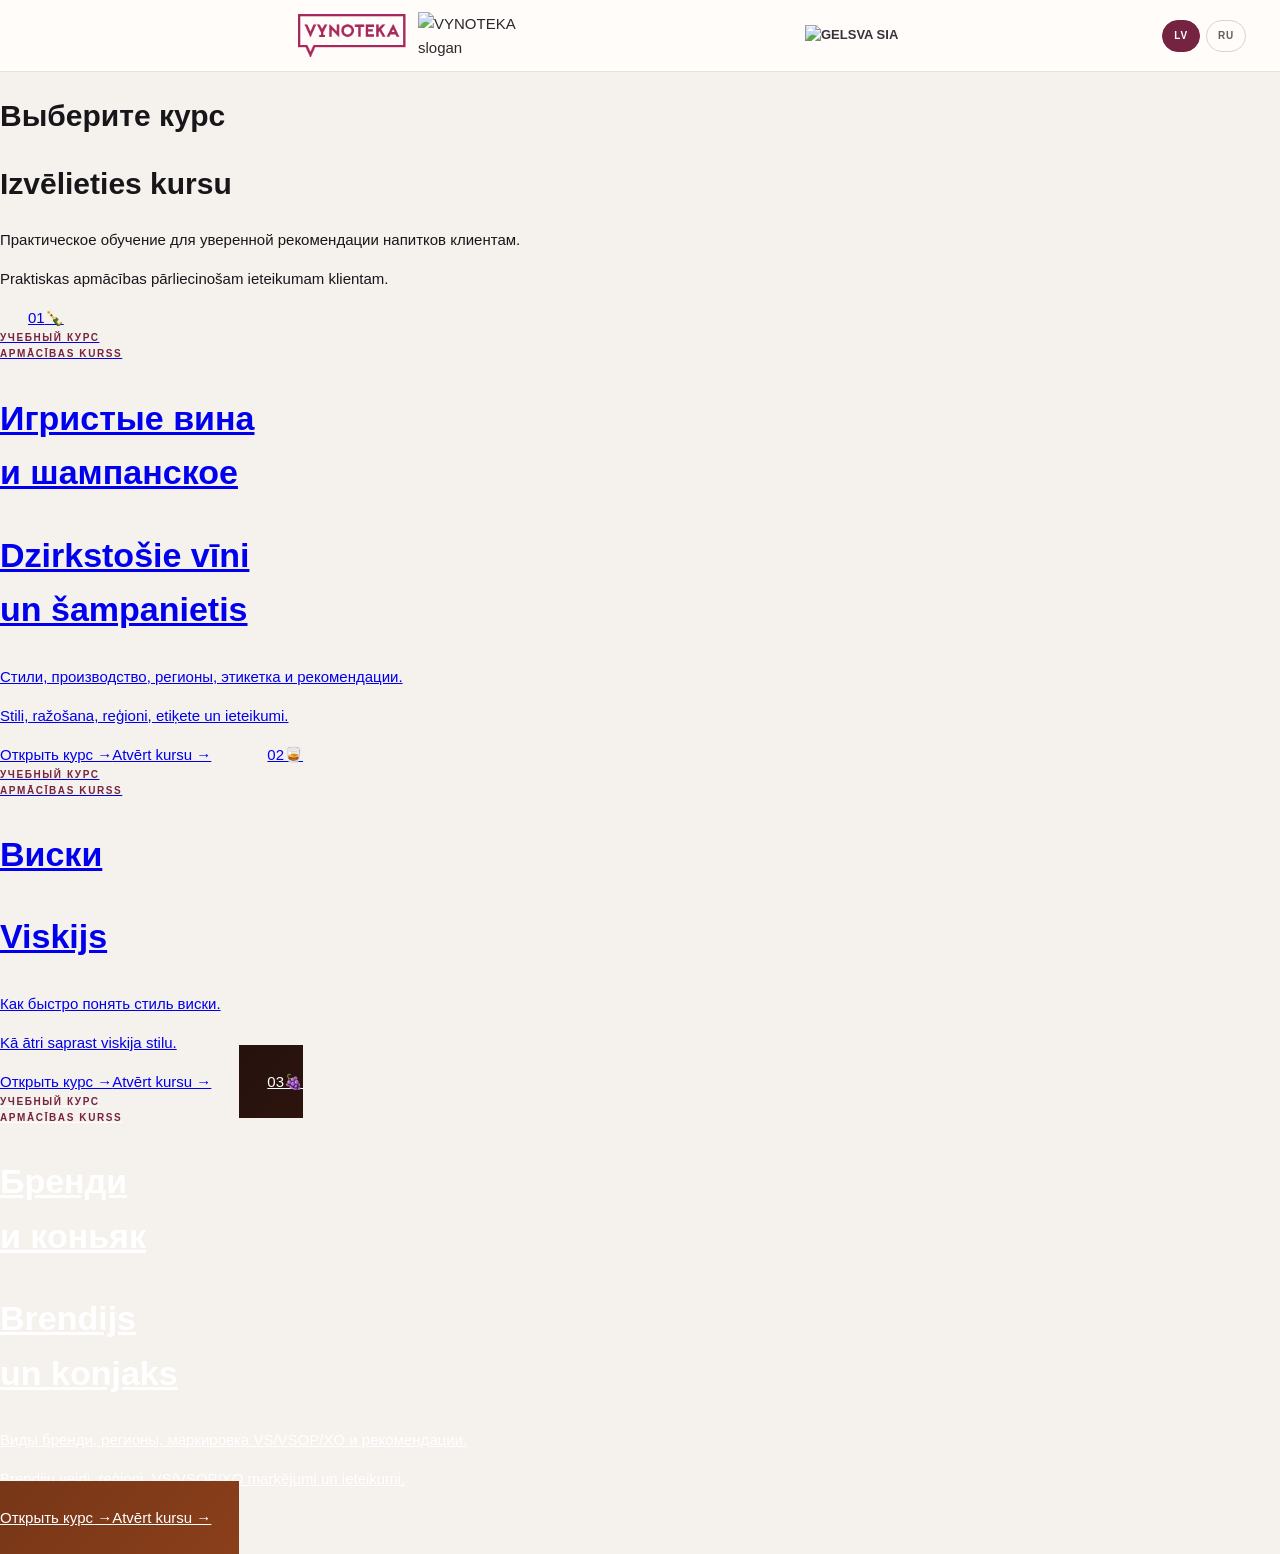
==== commit 16ff28db: "Add files via upload" ====
--- a/index.html
+++ b/index.html
@@ -1,466 +1,9 @@
-<!DOCTYPE html>
-<html lang="lv">
-<head>
-<meta charset="UTF-8">
-<meta name="viewport" content="width=device-width, initial-scale=1.0">
-<title>VYNOTEKA — Dzirkstošie vīni / Игристые вина</title>
-<link rel="stylesheet" href="style.css">
-<style>
-  .course-next, .course-back { display:block; margin:32px 0 8px auto; min-width:180px; }
-  .course-navigation { display:flex; justify-content:space-between; align-items:center; margin:32px 0 8px; }
-  .course-navigation .course-next, .course-navigation .course-back { margin:0; }
-
-    .label-guide-image { margin: 24px 0 32px; text-align: center; }
-    .label-guide-image img { display: block; width: 100%; max-width: 1080px; height: auto; margin: 0 auto; border-radius: 14px; }
-</style>
-</head>
-<body>
-<header class="topbar">
-  <div class="brand brand-logos"><img class="brand-logo-main" alt="VYNOTEKA" src="[data-uri]"><img class="brand-logo-slogan" alt="VYNOTEKA slogan" src="https://vynoteka.lv/build/assets/images/slogan_lv.svg"></div>
-  <div class="top-center"><span data-ru>Игристые вина и шампанское</span><span data-lv>Dzirkstošie vīni un šampanietis</span></div>
+<!doctype html><html lang="lv"><head><meta charset="utf-8"><meta name="viewport" content="width=device-width,initial-scale=1"><title>VYNOTEKA Wine Academy</title><link rel="stylesheet" href="style.css"><style>.course-choice.brandy{background:linear-gradient(135deg,#25110d,#8a3f1a);color:#fff}@media(min-width:1000px){.course-choice-grid{grid-template-columns:repeat(3,1fr)}.course-choice{min-height:320px;padding:28px}.course-choice h2{font-size:34px}}</style></head><body class="academy-home"><header class="topbar">
+  <div class="brand brand-logos"><img class="brand-logo-main" alt="VYNOTEKA" src="[data-uri]"><img class="brand-logo-slogan" alt="VYNOTEKA slogan" src="assets/slogan_lv_transparent.png"></div>
+  <div class="top-center"><img class="gelsva-header-logo" src="assets/logo@2x.png" alt="GELSVA SIA"></div>
   <div class="language-switch">
     <button id="lvBtn" class="lang active">LV</button>
     <button id="ruBtn" class="lang">RU</button>
   </div>
-</header>
-<section id="landing" class="landing">
-  <div class="landing-wrap">
-    <div class="landing-topline">
-      <span class="eyebrow" data-ru>ВНУТРЕННИЙ КУРС</span>
-      <span class="eyebrow" data-lv>IEKŠĒJAIS KURSS</span>
-      <div class="landing-lang">
-        
-      </div>
-    </div>
-
-    <div class="landing-hero">
-      <div class="hero-copy">
-        <div class="hero-kicker">
-          <span data-ru>WINE ACADEMY</span><span data-lv>WINE ACADEMY</span>
-        </div>
-        <h1 data-ru>Игристые вина<br><strong>и шампанское</strong></h1>
-        <h1 data-lv>Dzirkstošie vīni<br><strong>un šampanietis</strong></h1>
-        <p data-ru>Практический курс для сотрудников магазина: научись быстро понимать категорию, объяснять разницу между стилями и уверенно рекомендовать бутылку клиенту.</p>
-        <p data-lv>Praktisks kurss veikala darbiniekiem: iemācies ātri orientēties kategorijā, izskaidrot atšķirības starp stiliem un pārliecinoši ieteikt klientam piemērotu pudeli.</p>
-        <div class="hero-actions">
-          <span class="hero-note" data-ru>11 модулей · 1 финальный тест</span>
-          <span class="hero-note" data-lv>11 moduļi · 1 noslēguma tests</span>
-        </div>
-      </div>
-
-      <div class="hero-side bottle-showcase">
-          <img class="bottle-composition-hero" src="assets/bottle_composition.png" alt="Jeeper, Cava, Crémant de Loire and Prosecco">
-      </div>
-    </div>
-
-    
-    </div>
-
-    <div class="landing-section-title">
-      <span class="eyebrow course-eyebrow" data-ru>ЧТО БУДЕТ ВНУТРИ</span>
-      <span class="eyebrow course-eyebrow" data-lv>KAS BŪS KURSĀ</span>
-      <h2 data-ru><span class="white-title white-hero-title hero-subtitle-small">От основ к уверенной рекомендации</span></h2>
-      <h2 data-lv><span class="white-hero-title hero-subtitle-small">No pamatiem līdz pārliecinošam ieteikumam</span></h2>
-    </div>
-
-    <div class="module-grid">
-      <article><span>01</span><h3 data-ru>Введение</h3><h3 data-lv>Ievads</h3><p data-ru>Что такое игристое и что важно знать продавцу.</p><p data-lv>Kas ir dzirkstošais vīns un kas jāzina pārdevējam.</p></article>
-      <article><span>02</span><h3 data-ru>Основы категории</h3><h3 data-lv>Kategorijas pamati</h3><p data-ru>Главные характеристики и терминология.</p><p data-lv>Svarīgākās īpašības un termini.</p></article>
-      <article><span>03</span><h3 data-ru>Производство</h3><h3 data-lv>Ražošana</h3><p data-ru>Традиционный, танковый метод и газификация.</p><p data-lv>Tradicionālā, tvertnes metode un gāzēšana.</p></article>
-      <article><span>04</span><h3 data-ru>Champagne</h3><h3 data-lv>Champagne</h3><p data-ru>Что отличает Champagne от других игристых.</p><p data-lv>Ar ko Champagne atšķiras no citiem dzirkstošajiem.</p></article>
-      <article><span>05</span><h3 data-ru>Страны и категории</h3><h3 data-lv>Valstis un kategorijas</h3><p data-ru>Prosecco, Cava, Crémant и другие.</p><p data-lv>Prosecco, Cava, Crémant un citi.</p></article>
-      <article><span>06</span><h3 data-ru>Сладость</h3><h3 data-lv>Salduma līmenis</h3><p data-ru>Brut, Extra Brut, Extra Dry, Demi-Sec.</p><p data-lv>Brut, Extra Brut, Extra Dry, Demi-Sec.</p></article>
-      <article><span>07</span><h3 data-ru>Сорта</h3><h3 data-lv>Vīnogu šķirnes</h3><p data-ru>Chardonnay, Pinot Noir, Glera и другие.</p><p data-lv>Chardonnay, Pinot Noir, Glera un citas.</p></article>
-      <article><span>08</span><h3 data-ru>Этикетка</h3><h3 data-lv>Etiķete</h3><p data-ru>Учимся читать этикетку Prosecco и понимать главное.</p><p data-lv>Mācāmies lasīt Prosecco etiķeti un saprast svarīgāko.</p></article>
-      <article><span>09</span><h3 data-ru>Продажа</h3><h3 data-lv>Pārdošana</h3><p data-ru>Как задать правильные вопросы клиенту.</p><p data-lv>Kādus jautājumus uzdot klientam.</p></article>
-      <article><span>10</span><h3 data-ru>Ситуации</h3><h3 data-lv>Situācijas</h3><p data-ru>Реальные покупательские сценарии.</p><p data-lv>Reālas pircēju situācijas.</p></article>
-<article class="module-final"><span>11</span><h3 data-ru>Финальный тест</h3><h3 data-lv>Noslēguma tests</h3><p data-ru>17 вопросов, проходной результат — 80%.</p><p data-lv>17 jautājumi, nokārtošanai — 80%.</p></article>
-    </div>
-
-  </div>
-</section>
-<div class="app" id="courseApp">
-<aside class="sidebar">
-  <div class="progress-row"><span data-ru>Прогресс курса</span><span data-lv>Kursa progress</span><b id="progressText">0%</b></div>
-  <div class="progress"><div id="progressFill"></div></div>
-
-  <nav>
-    <button class="nav active" data-target="intro"><span>01</span><span data-ru>Введение</span><span data-lv>Ievads</span></button>
-    <button class="nav" data-target="basics"><span>02</span><span data-ru>Основы категории</span><span data-lv>Kategorijas pamati</span></button>
-    <button class="nav" data-target="methods"><span>03</span><span data-ru>Методы производства</span><span data-lv>Ražošanas metodes</span></button>
-    <button class="nav" data-target="champagne"><span>04</span><span data-ru>Шампанское</span><span data-lv>Šampanietis</span></button>
-    <button class="nav" data-target="world"><span>05</span><span data-ru>Страны и категории</span><span data-lv>Valstis un kategorijas</span></button>
-    <button class="nav" data-target="sweet"><span>06</span><span data-ru>Сладость</span><span data-lv>Salduma līmenis</span></button>
-    <button class="nav" data-target="grapes"><span>07</span><span data-ru>Сорта винограда</span><span data-lv>Vīnogu šķirnes</span></button>
-    <button class="nav" data-target="labels"><span>08</span><span data-ru>Этикетка</span><span data-lv>Etiķete</span></button>
-    <button class="nav" data-target="sales"><span>09</span><span data-ru>Продажа</span><span data-lv>Pārdošana</span></button>
-    <button class="nav" data-target="cases"><span>10</span><span data-ru>Ситуации в магазине</span><span data-lv>Situācijas veikalā</span></button>
-    <button class="nav" data-target="exam"><span>11</span><span data-ru>Финальный тест</span><span data-lv>Noslēguma tests</span></button>
-  </nav>
-
-  <div class="side-note">
-    <b data-ru>Цель курса</b><b data-lv>Kursa mērķis</b>
-    <p data-ru>Научиться уверенно ориентироваться в категории и рекомендовать клиенту подходящее игристое из реального ассортимента VYNOTEKA.</p>
-    <p data-lv>Iemācīties pārliecinoši orientēties kategorijā un ieteikt klientam piemērotu dzirkstošo vīnu no VYNOTEKA sortimenta.</p>
-  </div>
-</aside>
-
-<main class="content">
-
-<section id="intro" class="section active">
-  <div class="hero">
-    <div>
-      <div class="eyebrow" data-ru>КУРС ДЛЯ СОТРУДНИКОВ МАГАЗИНА</div><div class="eyebrow" data-lv>VEIKALA DARBINIEKU KURSS</div>
-      <h1 data-ru>Игристые вина<br>и шампанское</h1><h1 data-lv>Dzirkstošie vīni<br>un šampanietis</h1>
-      <p data-ru>Практический курс: основные понятия, производство, сладость, регионы, этикетка и рекомендации по ассортименту VYNOTEKA.</p>
-      <p data-lv>Praktisks kurss: pamatjēdzieni, ražošana, salduma līmeņi, reģioni, etiķete un ieteikumi darbam ar VYNOTEKA sortimentu.</p>
-    </div>
-    <div class="hero-icon">🍾</div>
-  </div>
-
-</section>
-
-<section id="basics" class="section">
-  <div class="heading"><div class="eyebrow">02</div><h2 data-ru>Основы категории</h2><h2 data-lv>Kategorijas pamati</h2><p data-ru>Игристое вино — вино с растворённым углекислым газом, создающим пузырьки.</p><p data-lv>Dzirkstošais vīns ir vīns ar izšķīdušu ogļskābo gāzi, kas veido burbuļus.</p></div>
-  <div class="definition">
-    <div><b data-ru>Что покупатель хочет понять?</b><b data-lv>Ko pircējs vēlas saprast?</b>
-      <div class="feature-list">
-        <span data-ru>Насколько сухое?</span><span data-lv>Cik sauss?</span>
-        <span data-ru>Фруктовое или сложное?</span><span data-lv>Augļains vai sarežģītāks?</span>
-        <span data-ru>Откуда оно?</span><span data-lv>No kurienes tas ir?</span>
-        <span data-ru>Подходит ли к событию?</span><span data-lv>Vai der konkrētam notikumam?</span>
-      </div>
-    </div>
-    <div class="big-fact"><span>CO₂</span><p data-ru>Пузырьки — ключевой признак категории.</p><p data-lv>Burbuļi ir galvenā kategorijas pazīme.</p></div>
-  </div>
-  <div class="mini-grid">
-    <article><b data-ru>Белое</b><b data-lv>Baltais</b><p data-ru>Самый распространённый стиль.</p><p data-lv>Visizplatītākais stils.</p></article>
-    <article><b data-ru>Розовое</b><b data-lv>Rozā</b><p data-ru>Часто более ягодное и ароматное.</p><p data-lv>Bieži izteiktāks ogu un augļu raksturs.</p></article>
-    <article><b data-ru>Красное</b><b data-lv>Sarkanais</b><p data-ru>Отдельная ниша игристых вин.</p><p data-lv>Atsevišķa dzirkstošo vīnu niša.</p></article>
-  </div>
-</section>
-
-<section id="methods" class="section">
-  <div class="heading"><div class="eyebrow">03</div><h2 data-ru>Методы производства</h2><h2 data-lv>Ražošanas metodes</h2><p data-ru>Главное для продавца — понимать разницу между традиционным и танковым методом.</p><p data-lv>Pārdevējam galvenais ir saprast atšķirību starp tradicionālo un tvertnes metodi.</p></div>
-  <div class="method"><b>01</b><div><h3 data-ru>Традиционный метод</h3><h3 data-lv>Tradicionālā metode</h3><p data-ru>Вторичная ферментация проходит в бутылке. Контакт с дрожжами может давать более сложные, хлебные и кремовые оттенки.</p><p data-lv>Otrā fermentācija notiek pudelē. Kontakts ar raugiem var piešķirt sarežģītākas, maizes un krēmveida nianses.</p><div class="tag" data-ru>Champagne · Cava · Franciacorta · многие Crémant</div><div class="tag" data-lv>Champagne · Cava · Franciacorta · daudzi Crémant</div></div></div>
-  <div class="method"><b>02</b><div><h3 data-ru>Танковый метод / Charmat</h3><h3 data-lv>Tvertnes metode / Charmat</h3><p data-ru>Вторичная ферментация проходит в герметичном резервуаре. Хорошо сохраняет свежие фруктовые и цветочные ароматы.</p><p data-lv>Otrā fermentācija notiek slēgtā tvertnē. Labi saglabā svaigus augļu un ziedu aromātus.</p><div class="tag" data-ru>Частая ассоциация: Prosecco</div><div class="tag" data-lv>Bieža asociācija: Prosecco</div></div></div>
-  <div class="method"><b>03</b><div><h3 data-ru>Газификация</h3><h3 data-lv>Gāzēšana</h3><p data-ru>Готовое вино насыщают CO₂. Обычно это более простой и доступный стиль.</p><p data-lv>Gatavam vīnam pievieno CO₂. Parasti tas veido vienkāršāku un pieejamāku stilu.</p></div></div>
-  <div class="gold-note"><b data-ru>Важно:</b><b data-lv>Svarīgi:</b><span data-ru>метод не означает «хорошо/плохо» — он определяет стиль и характер.</span><span data-lv>metode nenozīmē “labs/slikts” — tā ietekmē stilu un raksturu. Tradicionālā metode ir <b>visdārgākā</b>.</span></div>
-</section>
-
-<section id="champagne" class="section">
-  <div class="heading"><div class="eyebrow">04</div><h2 data-ru>Что такое Champagne?</h2><h2 data-lv>Kas ir Champagne?</h2></div>
-  <div class="champagne"><strong>CHAMPAGNE</strong><p data-ru>Защищённое географическое наименование. Champagne производится в регионе Champagne во Франции по установленным правилам.</p><p data-lv>Aizsargāts ģeogrāfiskais nosaukums. Champagne ražo Champagne reģionā Francijā saskaņā ar noteiktiem noteikumiem.</p></div>
-  <div class="grid-3">
-    <article class="card"><h3 data-ru>Регион</h3><h3 data-lv>Reģions</h3><p data-ru>Champagne, Франция.</p><p data-lv>Champagne, Francija.</p></article>
-    <article class="card"><h3 data-ru>Метод</h3><h3 data-lv>Metode</h3><p data-ru>Традиционный метод.</p><p data-lv>Tradicionālā metode.</p></article>
-    <article class="card"><h3 data-ru>Основные сорта</h3><h3 data-lv>Svarīgākās šķirnes</h3><p>Chardonnay · Pinot Noir · Pinot Meunier</p></article>
-  </div>
-  <div class="gold-note"><b data-ru>Для продавца:</b><b data-lv>Pārdevējam:</b><span data-ru>если клиент говорит «шампанское», уточни, нужен ли именно Champagne или любое игристое.</span><span data-lv>ja klients saka “šampanietis”, noskaidro, vai nepieciešams tieši Champagne vai jebkurš dzirkstošais vīns.</span></div>
-</section>
-
-<section id="world" class="section">
-  <div class="heading"><div class="eyebrow">05</div><h2 data-ru>Главные страны и категории</h2><h2 data-lv>Svarīgākās valstis un kategorijas</h2></div>
-  <div class="country-grid">
-    <article><b>🇫🇷 France</b><h3>Champagne / Crémant</h3><p data-ru>Традиционный метод; от доступных Crémant до премиального Champagne.</p><p data-lv>Tradicionālā metode; no pieejamāka Crémant līdz premium Champagne.</p></article>
-    <article><b>🇮🇹 Italy</b><h3>Prosecco / Asti / Lambrusco / Franciacorta</h3><p data-ru>От свежего фруктового Prosecco до сладкого Asti, Lambrusco и более сложной Franciacorta.</p><p data-lv>No svaiga augļu Prosecco līdz saldam Asti, Lambrusco un sarežģītākai Franciacorta.</p></article>
-    <article><b>🇪🇸 Spain</b><h3>Cava</h3><p data-ru>Традиционный метод и часто хорошее соотношение цены и качества.</p><p data-lv>Tradicionālā metode un bieži laba cenas/kvalitātes attiecība.</p></article>
-  </div>
-
-  <div class="guide-block">
-    <div class="guide-kicker">PRAKTISKAIS CEĻVEDIS</div>
-    <h3 data-lv>6 populāri dzirkstošo vīnu stili</h3>
-    <h3 data-ru>6 популярных стилей игристых вин</h3>
-    <p class="guide-intro" data-lv>Īss pārskats, lai veikalā ātri saprastu, ko piedāvāt klientam.</p>
-    <p class="guide-intro" data-ru>Краткая шпаргалка, чтобы быстро понять, что предложить клиенту.</p>
-    <div class="style-grid">
-      <article class="style-card champagne-card">
-        <div class="style-head"><strong>CHAMPAGNE</strong><span data-lv>Francija · Šampaņa</span><span data-ru>Франция · Шампань</span></div>
-        <div class="style-body">
-          <div><b data-lv>Metode</b><b data-ru>Метод</b><span data-lv>Tradicionālā metode</span><span data-ru>Традиционный метод</span></div>
-          <div><b data-lv>Vīnogas</b><b data-ru>Виноград</b><span>Chardonnay · Pinot Noir · Pinot Meunier</span></div>
-          <div><b data-lv>Garša</b><b data-ru>Вкус</b><span data-lv>Elegants, sarežģīts, krēmīgs; brioche, rauga un citrusaugļu nianses.</span><span data-ru>Элегантный, сложный, кремовый; оттенки бриоши, дрожжей и цитруса.</span></div>
-          <div><b data-lv>Cena</b><b data-ru>Цена</b><span>€30–100+</span></div>
-        </div>
-      </article>
-      <article class="style-card cremant-card">
-        <div class="style-head"><strong>CRÉMANT</strong><span data-lv>Francija · dažādi reģioni</span><span data-ru>Франция · разные регионы</span></div>
-        <div class="style-body">
-          <div><b data-lv>Metode</b><b data-ru>Метод</b><span data-lv>Tradicionālā metode (otrreizējā fermentācija pudelē)</span><span data-ru>Традиционный метод (вторичная ферментация в бутылке)</span></div>
-          <div><b data-lv>Vīnogas</b><b data-ru>Виноград</b><span data-lv>Atkarīgs no reģiona: Chardonnay, Pinot Noir, Chenin Blanc u.c.</span><span data-ru>Зависит от региона: Chardonnay, Pinot Noir, Chenin Blanc и др.</span></div>
-          <div><b data-lv>Garša</b><b data-ru>Вкус</b><span data-lv>Elegants, svaigs, ar ābolu, ziedu un kauleņu niansēm.</span><span data-ru>Элегантный, свежий, с яблочными, цветочными и косточковыми оттенками.</span></div>
-          <div><b data-lv>Stils</b><b data-ru>Стиль</b><span>No Brut Nature līdz Demi-Sec</span></div>
-          <div><b data-lv>Cena</b><b data-ru>Цена</b><span>€15–35</span></div>
-        </div>
-      </article>
-      <article class="style-card cava-card">
-        <div class="style-head"><strong>CAVA</strong><span data-lv>Spānija</span><span data-ru>Испания</span></div>
-        <div class="style-body">
-          <div><b data-lv>Metode</b><b data-ru>Метод</b><span data-lv>Tradicionālā metode</span><span data-ru>Традиционный метод</span></div>
-          <div><b data-lv>Vīnogas</b><b data-ru>Виноград</b><span>Macabeo · Xarel-lo · Parellada u.c.</span></div>
-          <div><b data-lv>Garša</b><b data-ru>Вкус</b><span data-lv>Svaigs, augļains, reizēm minerāls; citrusaugļu un brioša nianses.</span><span data-ru>Свежий, фруктовый, иногда минеральный; цитрусовые и бриошь.</span></div>
-          <div><b data-lv>Kvalitātes līmeņi</b><b data-ru>Уровни качества</b><span>Cava Reserva · Gran Reserva · Paraje Calificado</span></div>
-          <div><b data-lv>Cena</b><b data-ru>Цена</b><span>€10–25</span></div>
-        </div>
-      </article>
-      <article class="style-card prosecco-card">
-        <div class="style-head"><strong>PROSECCO</strong><span data-lv>Itālija · Veneto, Friuli</span><span data-ru>Италия · Венето, Фриули</span></div>
-        <div class="style-body">
-          <div><b data-lv>Metode</b><b data-ru>Метод</b><span data-lv>Charmat metode (fermentācija tvertnēs)</span><span data-ru>Метод Шарма (ферментация в резервуарах)</span></div>
-          <div><b data-lv>Vīnogas</b><b data-ru>Виноград</b><span>Glera (agrāk Prosecco)</span></div>
-          <div><b data-lv>Garša</b><b data-ru>Вкус</b><span data-lv>Viegls, augļains, atsvaidzinošs; zaļie āboli, bumbieri, citrusaugļi, ziedi.</span><span data-ru>Лёгкий, фруктовый, освежающий; зелёное яблоко, груша, цитрус, цветы.</span></div>
-          <div><b data-lv>Kvalitātes līmeņi</b><b data-ru>Уровни качества</b><span>Prosecco DOC · Prosecco DOCG · Conegliano Valdobbiadene DOCG · Asolo Prosecco DOCG</span></div>
-          <div><b data-lv>Cena</b><b data-ru>Цена</b><span>€8–20</span></div>
-        </div>
-      </article>
-      <article class="style-card lambrusco-card">
-        <div class="style-head"><strong>LAMBRUSCO</strong><span data-lv>Itālija · Emilia-Romagna</span><span data-ru>Италия · Эмилия-Романья</span></div>
-        <div class="style-body">
-          <div><b data-lv>Metode</b><b data-ru>Метод</b><span data-lv>Charmat metode</span><span data-ru>Метод Шарма</span></div>
-          <div><b data-lv>Vīnogas</b><b data-ru>Виноград</b><span>Lambrusco šķirnes</span></div>
-          <div><b data-lv>Garša</b><b data-ru>Вкус</b><span data-lv>Augļains, ogains, aromātisks; bieži viegli saldāks, 8–11% alkohola.</span><span data-ru>Фруктовый, ягодный, ароматный; часто слегка сладковатый, 8–11% алкоголя.</span></div>
-          <div><b data-lv>Stils</b><b data-ru>Стиль</b><span>Secco → Dolce</span></div>
-          <div><b data-lv>Cena</b><b data-ru>Цена</b><span>€6–12</span></div>
-        </div>
-      </article>
-      <article class="style-card asti-card">
-        <div class="style-head"><strong>ASTI / MOSCATO D'ASTI</strong><span data-lv>Itālija · Pjemonta</span><span data-ru>Италия · Пьемонт</span></div>
-        <div class="style-body">
-          <div><b data-lv>Metode</b><b data-ru>Метод</b><span data-lv>Charmat / tvertnes metode</span><span data-ru>Танковый / резервуарный метод</span></div>
-          <div><b data-lv>Vīnogas</b><b data-ru>Виноград</b><span>Moscato Bianco</span></div>
-          <div><b data-lv>Garša</b><b data-ru>Вкус</b><span data-lv>Ļoti aromātisks, ziedošs, persiku, aprikožu, medus un vīnogu nianses.</span><span data-ru>Очень ароматный, цветочный; персик, абрикос, мёд и белый виноград.</span></div>
-          <div><b data-lv>Kvalitātes līmeņi</b><b data-ru>Уровни качества</b><span>Asti DOCG · Moscato d'Asti DOCG</span></div>
-          <div><b data-lv>Cena</b><b data-ru>Цена</b><span>€8–15</span></div>
-        </div>
-      </article>
-    </div>
-    <div class="guide-reference">
-      <div><b data-lv>Ātrā orientācija</b><b data-ru>Быстрая ориентация</b><p data-lv>Tradicionālā metode → Champagne, Crémant, Cava. Tvertnes/Charmat → Prosecco, Lambrusco, Asti.</p><p data-ru>Традиционный метод → Champagne, Crémant, Cava. Танковый/Charmat → Prosecco, Lambrusco, Asti.</p></div>
-      <div><b data-lv>Cenu orientieris no ceļveža</b><b data-ru>Ориентир по цене из гида</b><p>Champagne €30–100+ · Crémant €15–35 · Cava €10–25 · Prosecco €8–20 · Lambrusco €6–12 · Asti €8–15</p></div>
-    </div>
-    <details class="guide-image-details" open>
-      <summary><span data-lv>Atvērt pilno dzirkstošo vīnu ceļvedi</span><span data-ru>Открыть полный гид по игристым винам</span></summary>
-      <img src="assets/dzirkstoso-vinu-celvedis.png" alt="Dzirkstošo vīnu ceļvedis">
-    </details>
-  </div>
-
-  <div class="quality-levels">
-    <div class="eyebrow" data-lv>KVALITĀTES LĪMEŅI</div>
-    <div class="eyebrow" data-ru>УРОВНИ КАЧЕСТВА</div>
-    <div class="quality-grid">
-      <article class="quality-card">
-        <h3><span data-lv>CAVA</span><span data-ru>CAVA</span> <small>(<span data-lv>Spānija</span><span data-ru>Испания</span>)</small></h3>
-        <ul>
-          <li><span data-lv>Cava</span><span data-ru>Cava</span></li>
-          <li><span data-lv>Cava Reserva (vismaz 15 mēn. uz nogulsnēm)</span><span data-ru>Cava Reserva (минимум 15 месяцев на осадке)</span></li>
-          <li><span data-lv>Cava Gran Reserva (vismaz 30 mēn. uz nogulsnēm)</span><span data-ru>Cava Gran Reserva (минимум 30 месяцев на осадке)</span></li>
-          <li><strong>★</strong> <span data-lv>Cava de Paraje Calificado (augstākā kategorija)</span><span data-ru>Cava de Paraje Calificado (высшая категория)</span></li>
-        </ul>
-      </article>
-
-      <article class="quality-card">
-        <h3><span data-lv>PROSECCO</span><span data-ru>PROSECCO</span> <small>(<span data-lv>Itālija</span><span data-ru>Италия</span>)</small></h3>
-        <ul>
-          <li><span data-lv>Prosecco DOC</span><span data-ru>Prosecco DOC</span></li>
-          <li><span data-lv>Prosecco DOCG</span><span data-ru>Prosecco DOCG</span></li>
-          <li><strong>★</strong> <span data-lv>Conegliano Valdobbiadene DOCG (premium zona)</span><span data-ru>Conegliano Valdobbiadene DOCG (премиальная зона)</span></li>
-          <li><strong>★</strong> <span data-lv>Asolo Prosecco DOCG</span><span data-ru>Asolo Prosecco DOCG</span></li>
-        </ul>
-      </article>
-
-      <article class="quality-card">
-        <h3><span data-lv>CRÉMANT</span><span data-ru>CRÉMANT</span> <small>(<span data-lv>Francija</span><span data-ru>Франция</span>)</small></h3>
-        <p data-lv>Oficiālas kvalitātes pakāpes nav, bet svarīgs ir reģions un ražotājs.</p>
-        <p data-ru>Официальной системы уровней качества нет, но важны регион и производитель.</p>
-        <p class="quality-hint"><b data-lv>Meklē:</b><b data-ru>Ищи:</b>
-          <span>Crémant d’Alsace · Crémant de Bourgogne · Crémant de Loire</span>
-        </p>
-      </article>
-    </div>
-  </div>
-</section>
-
-<section id="sweet" class="section">
-  <div class="heading"><div class="eyebrow">06</div><h2 data-ru>Сладость: Brut и другие стили</h2><h2 data-lv>Saldums: Brut un citi stili</h2><p data-ru>Важно: название Extra Dry звучит «суше», но по факту этот стиль обычно слаще Brut.</p><p data-lv>Svarīgi: Extra Dry nosaukums izklausās “sausāks”, bet faktiski tas parasti ir saldāks par Brut.</p></div>
-  <div class="sweet-scale">
-    <div><b>Brut Nature</b><small data-ru>0–3 g/l · самый сухой</small><small data-lv>0–3 g/l · sausākais</small></div>
-    <div><b>Extra Brut</b><small data-ru>0–6 g/l · очень сухой</small><small data-lv>0–6 g/l · ļoti sauss</small></div>
-    <div class="selected"><b>Brut</b><small data-ru>до 12 g/l · сухой</small><small data-lv>līdz 12 g/l · sauss</small></div>
-    <div><b>Extra Dry</b><small data-ru>12–17 g/l · слаще Brut</small><small data-lv>12–17 g/l · saldāks par Brut</small></div>
-    <div><b>Dry / Sec</b><small data-ru>17–32 g/l · ещё слаще</small><small data-lv>17–32 g/l · vēl saldāks</small></div>
-    <div><b>Demi-Sec</b><small data-ru>32+ g/l · полусладкий/сладковатый</small><small data-lv>32+ g/l · pussalds</small></div>
-    <div><b>Doux</b><small data-ru>50+ g/l · самый сладкий</small><small data-lv>50+ g/l · saldākais</small></div>
-  </div>
-  <div class="red-note"><b data-ru>Запомни:</b><b data-lv>Atceries:</b><span data-ru> для запроса «сухое» первым рассматривай Brut или Extra Brut.</span><span data-lv> ja klients vēlas “sausu”, vispirms skaties uz Brut vai Extra Brut.</span></div>
-</section>
-
-<section id="grapes" class="section">
-  <div class="heading"><div class="eyebrow">07</div><h2 data-ru>Главные сорта винограда</h2><h2 data-lv>Svarīgākās vīnogu šķirnes</h2></div>
-  <div class="grape-grid">
-    <article><b>Chardonnay</b><p data-ru>Цитрус, яблоко, свежесть, элегантность.</p><p data-lv>Citrusi, ābols, svaigums, elegance.</p><span>Champagne · Cava · Crémant</span></article>
-    <article><b>Pinot Noir</b><p data-ru>Ягоды, тело, структура.</p><p data-lv>Ogas, struktūra, ķermenis.</p><span>Champagne · Rosé · Crémant</span></article>
-    <article><b>Pinot Meunier</b><p data-ru>Фруктовость и мягкость.</p><p data-lv>Augļainums un maigums.</p><span>Champagne</span></article>
-    <article><b>Glera</b><p data-ru>Яблоко, груша, белые цветы, свежесть.</p><p data-lv>Ābols, bumbieris, baltie ziedi, svaigums.</p><span>Prosecco</span></article>
-    <article><b>Macabeo</b><p data-ru>Один из классических сортов Cava.</p><p data-lv>Viena no klasiskajām Cava šķirnēm.</p><span>Cava</span></article>
-    <article><b>Xarel-lo</b><p data-ru>Структура и свежесть в купажах Cava.</p><p data-lv>Struktūra un svaigums Cava kupāžās.</p><span>Cava</span></article>
-  </div>
-</section>
-
-<section id="labels" class="section">
-  <div class="heading"><div class="eyebrow">08</div><h2 data-ru>Как читать этикетку</h2><h2 data-lv>Kā lasīt etiķeti</h2><p data-ru>Перед рекомендацией обрати внимание на несколько ключевых моментов.</p><p data-lv>Pirms ieteikuma pievērs uzmanību dažiem svarīgiem aspektiem.</p></div>
-  <div class="label-guide-image">
-    <img data-lv src="assets/prosecco_lv.png" alt="Kā lasīt Prosecco etiķeti">
-    <img data-ru src="assets/prosecco_ru.png" alt="Как читать этикетку Prosecco">
-  </div>
-
-
-
-
-  <div class="label-grid">
-    <div class="label-card"><strong>1</strong><h3 data-ru>Категория</h3><h3 data-lv>Kategorija</h3><p>Champagne · Prosecco · Cava · Crémant</p></div>
-    <div class="label-card"><strong>2</strong><h3 data-ru>Сладость</h3><h3 data-lv>Saldums</h3><p>Brut · Extra Brut · Extra Dry · Demi-Sec</p></div>
-    <div class="label-card"><strong>3</strong><h3 data-ru>Происхождение</h3><h3 data-lv>Izcelsme</h3><p data-ru>Страна, регион, DOC/DOCG/AOP и т.д.</p><p data-lv>Valsts, reģions, DOC/DOCG/AOP u.c.</p></div>
-    <div class="label-card"><strong>4</strong><h3 data-ru>Сорт</h3><h3 data-lv>Šķirne</h3><p data-ru>Если указан на этикетке.</p><p data-lv>Ja norādīts uz etiķetes.</p></div>
-  </div>
-</section>
-
-
-
-<section id="sales" class="section">
-  <div class="heading"><div class="eyebrow">09</div><h2 data-ru>Как продавать</h2><h2 data-lv>Kā pārdot</h2><p data-ru>Продавец не должен читать клиенту лекцию. Нужно быстро понять потребность и дать несколько понятных варианта.</p><p data-lv>Pārdevējam nav jālasa klientam lekcija. Ātri noskaidro vajadzību un piedāvā dažādus saprotamus variantus.</p></div>
-  <div class="sales-grid">
-    <div><b>1</b><h3 data-ru>Повод</h3><h3 data-lv>Notikums</h3><p data-ru>Подарок, праздник, ужин, аперитив?</p><p data-lv>Dāvana, svētki, vakariņas, aperitīvs?</p></div>
-    <div><b>2</b><h3 data-ru>Вкус</h3><h3 data-lv>Garša</h3><p data-ru>Сухое, фруктовое, сладкое, сложное?</p><p data-lv>Sauss, augļains, salds, sarežģīts?</p></div>
-    <div><b>3</b><h3 data-ru>Бюджет</h3><h3 data-lv>Budžets</h3><p data-ru>Какой ориентир по цене?</p><p data-lv>Kāds ir cenu orientieris?</p></div>
-    <div><b>4</b><h3 data-ru>Рекомендация</h3><h3 data-lv>Ieteikums</h3><p data-ru>Предложи конкретную бутылку и коротко объясни почему.</p><p data-lv>Piedāvā konkrētu pudeli un īsi paskaidro, kāpēc.</p></div>
-  </div>
-  <div class="sales-script"><b data-ru>Рабочая фраза:</b><b data-lv>Praktiska frāze:</b><p data-ru>«Это для подарка или для себя? Предпочитаете сухое или более фруктовое? Какой бюджет? Тогда я покажу несколько подходящих вариантов».</p><p data-lv>“Tas ir dāvanai vai sev? Vai dodat priekšroku sausam vai augļainākam? Kāds ir budžets? Tad parādīšu dažādus piemērotus variantus.”</p></div>
-
-  <div class="service-guide">
-    <div class="service-head" data-lv>PRAKTISKĀ PASNIEGŠANA</div><div class="service-head" data-ru>ПРАКТИЧЕСКАЯ ПОДАЧА</div>
-    <div class="service-grid">
-      <div><b data-lv>Pasniegšana</b><b data-ru>Подача</b><p data-lv>Champagne ap 8–10 °C; Lambrusco un Asti ap 6–8 °C.</p><p data-ru>Champagne около 8–10 °C; Lambrusco и Asti около 6–8 °C.</p></div>
-      <div><b data-lv>Glāzes</b><b data-ru>Бокалы</b><p data-lv>Šaura flute glāze palīdz saglabāt burbulīšus un izcelt aromātus.</p><p data-ru>Узкий фужер помогает сохранить пузырьки и раскрыть аромат.</p></div>
-      <div><b data-lv>Uzglabāšana</b><b data-ru>Хранение</b><p data-lv>Glabāt vēsā, tumšā vietā; ceļvedī norādīta horizontāla pozīcija (izņemot vīnus ar korķi).</p><p data-ru>Хранить в прохладном тёмном месте; в гиде указано горизонтальное положение (кроме вин с пробкой).</p></div>
-      <div><b data-lv>Atvēršana</b><b data-ru>Открытие</b><p data-lv>Turi korķi, lēnām griez pudeli un nekad nevērs korķi pret cilvēku.</p><p data-ru>Держи пробку, медленно вращай бутылку и никогда не направляй пробку на человека.</p></div>
-    </div>
-  </div>
-  <div class="pairing-guide">
-    <div class="service-head" data-lv>KO IETEIKT PIE ĒDIENA</div><div class="service-head" data-ru>С ЧЕМ РЕКОМЕНДОВАТЬ</div>
-    <div class="pairing-grid">
-      <div><b>Champagne</b><span data-lv>Jūras veltes, kaviārs, risoto, balta gaļa</span><span data-ru>Морепродукты, икра, ризотто, белое мясо</span></div>
-      <div><b>Crémant</b><span data-lv>Austeres, kaviārs, risoto, viegli sieri</span><span data-ru>Устрицы, икра, ризотто, мягкие сыры</span></div>
-      <div><b>Cava</b><span data-lv>Aperitīvs, jūras veltes, risoto, grilēti ēdieni</span><span data-ru>Аперитив, морепродукты, ризотто, гриль</span></div>
-      <div><b>Prosecco</b><span data-lv>Aperitīvs, salāti, brusketta, augļi</span><span data-ru>Аперитив, салаты, брускетта, фрукты</span></div>
-      <div><b>Lambrusco</b><span data-lv>Pica, pasta un itāļu virtuve</span><span data-ru>Пицца, паста и итальянская кухня</span></div>
-      <div><b>Asti / Moscato d'Asti</b><span data-lv>Deserti, zemenes, kūkas</span><span data-ru>Десерты, клубника, торты</span></div>
-    </div>
-  </div>
-</section>
-
-<section id="cases" class="section">
-  <div class="heading"><div class="eyebrow">10</div><h2 data-ru>Ситуации в магазине</h2><h2 data-lv>Situācijas veikalā</h2></div>
-  <div class="case" data-answer="c">
-    <h3 data-ru>Ситуация 1</h3><h3 data-lv>Situācija 1</h3>
-    <p data-ru>Клиент: «Мне шампанское до 10 евро». Что сделать?</p><p data-lv>Klients: “Man vajag šampanieti līdz 10 eiro.” Ko darīt?</p>
-    <button onclick="caseCheck(this,'a')"><span data-ru>Дать любую бутылку с пузырьками.</span><span data-lv>Iedot jebkuru dzirkstošā vīna pudeli.</span></button>
-    <button onclick="caseCheck(this,'b')"><span data-ru>Сказать, что это невозможно.</span><span data-lv>Pateikt, ka tas nav iespējams.</span></button>
-    <button onclick="caseCheck(this,'c')"><span data-ru>Уточнить, нужен ли именно Champagne, и при необходимости предложить альтернативу в бюджете.</span><span data-lv>Noskaidrot, vai vajadzīgs tieši Champagne, un vajadzības gadījumā piedāvāt alternatīvu budžeta robežās.</span></button>
-    <div class="case-feedback"></div>
-  </div>
-  <div class="case" data-answer="a">
-    <h3 data-ru>Ситуация 2</h3><h3 data-lv>Situācija 2</h3>
-    <p data-ru>Клиент хочет сухое, но фруктовое.</p><p data-lv>Klients vēlas sausu, bet augļainu vīnu.</p>
-    <button onclick="caseCheck(this,'a')"><span data-ru>Рассмотреть Brut / Prosecco Brut и уточнить бюджет.</span><span data-lv>Apsvērt Brut / Prosecco Brut un noskaidrot budžetu.</span></button>
-    <button onclick="caseCheck(this,'b')"><span data-ru>Сразу предложить Demi-Sec.</span><span data-lv>Uzreiz piedāvāt Demi-Sec.</span></button>
-    <button onclick="caseCheck(this,'c')"><span data-ru>Сказать, что фруктовым сухое быть не может.</span><span data-lv>Pateikt, ka sauss vīns nevar būt augļains.</span></button>
-    <div class="case-feedback"></div>
-  </div>
-</section>
-
-<section id="exam" class="section">
-  <div class="heading"><div class="eyebrow">11</div><h2 data-ru>Финальный тест</h2><h2 data-lv>Noslēguma tests</h2><p data-ru>17 вопросов. Для прохождения нужно набрать минимум 80%.</p><p data-lv>17 jautājumi. Lai nokārtotu, jāiegūst vismaz 80%.</p></div>
-  <form id="exam">
-    <div class="q" data-a="b"><h3 data-ru>1. Что делает вино игристым?</h3><h3 data-lv>1. Kas padara vīnu dzirkstošu?</h3><label><input type="radio" name="q1" value="a"><span data-ru>Сахар</span><span data-lv>Cukurs</span></label><label><input type="radio" name="q1" value="b">CO₂</label><label><input type="radio" name="q1" value="c"><span data-ru>Дуб</span><span data-lv>Ozols</span></label></div>
-    <div class="q" data-a="a"><h3 data-ru>2. Где вторичная ферментация при традиционном методе?</h3><h3 data-lv>2. Kur notiek otrā fermentācija tradicionālajā metodē?</h3><label><input type="radio" name="q2" value="a"><span data-ru>В бутылке</span><span data-lv>Pudelē</span></label><label><input type="radio" name="q2" value="b"><span data-ru>В открытой бочке</span><span data-lv>Atvērtā mucā</span></label><label><input type="radio" name="q2" value="c"><span data-ru>В бокале</span><span data-lv>Glāzē</span></label></div>
-    <div class="q" data-a="c"><h3 data-ru>3. Главный сорт Prosecco?</h3><h3 data-lv>3. Galvenā Prosecco šķirne?</h3><label><input type="radio" name="q3" value="a">Chardonnay</label><label><input type="radio" name="q3" value="b">Pinot Noir</label><label><input type="radio" name="q3" value="c">Glera</label></div>
-    <div class="q" data-a="b"><h3 data-ru>4. Champagne — это…</h3><h3 data-lv>4. Champagne ir…</h3><label><input type="radio" name="q4" value="a"><span data-ru>Любое французское игристое</span><span data-lv>Jebkurš franču dzirkstošais</span></label><label><input type="radio" name="q4" value="b"><span data-ru>Игристое из региона Champagne по правилам аппелласьона</span><span data-lv>Dzirkstošais vīns no Champagne reģiona saskaņā ar noteikumiem</span></label><label><input type="radio" name="q4" value="c"><span data-ru>Любое игристое с Chardonnay</span><span data-lv>Jebkurš dzirkstošais ar Chardonnay</span></label></div>
-    <div class="q" data-a="a"><h3 data-ru>5. Что обычно суше?</h3><h3 data-lv>5. Kurš parasti ir sausāks?</h3><label><input type="radio" name="q5" value="a">Brut</label><label><input type="radio" name="q5" value="b">Demi-Sec</label><label><input type="radio" name="q5" value="c">Doux</label></div>
-    <div class="q" data-a="a"><h3 data-ru>6. Extra Dry по сравнению с Brut обычно…</h3><h3 data-lv>6. Extra Dry salīdzinājumā ar Brut parasti ir…</h3><label><input type="radio" name="q6" value="a"><span data-ru>Слаще</span><span data-lv>Saldāks</span></label><label><input type="radio" name="q6" value="b"><span data-ru>Суше</span><span data-lv>Sausāks</span></label><label><input type="radio" name="q6" value="c"><span data-ru>Без сахара</span><span data-lv>Bez cukura</span></label></div>
-    <div class="q" data-a="b"><h3 data-ru>7. Cava связана с…</h3><h3 data-lv>7. Cava saistīta ar…</h3><label><input type="radio" name="q7" value="a"><span data-ru>Италией</span><span data-lv>Itāliju</span></label><label><input type="radio" name="q7" value="b"><span data-ru>Испанией</span><span data-lv>Spāniju</span></label><label><input type="radio" name="q7" value="c"><span data-ru>Францией Champagne</span><span data-lv>Franciju Champagne</span></label></div>
-    <div class="q" data-a="b"><h3 data-ru>8. Клиент хочет французское игристое, но не Champagne. Что логичнее предложить?</h3><h3 data-lv>8. Klients vēlas franču dzirkstošo vīnu, bet ne Champagne. Ko loģiskāk piedāvāt?</h3><label><input type="radio" name="q8" value="a"><span data-ru>Prosecco</span><span data-lv>Prosecco</span></label><label><input type="radio" name="q8" value="b"><span data-ru>Crémant</span><span data-lv>Crémant</span></label><label><input type="radio" name="q8" value="c"><span data-ru>Cava</span><span data-lv>Cava</span></label></div>
-    <div class="q" data-a="b"><h3 data-ru>Каким методом обычно производят Prosecco?</h3><h3 data-lv>9. Ar kādu metodi parasti ražo Prosecco?</h3><label><input type="radio" name="q9" value="a"><span data-ru>Вторичная ферментация проходит в бутылке</span><span data-lv>Otrreizējā fermentācija notiek pudelē</span></label><label><input type="radio" name="q9" value="b"><span data-ru>Вторичная ферментация проходит в больших резервуарах</span><span data-lv>Otrreizējā fermentācija notiek lielās tvertnēs</span></label><label><input type="radio" name="q9" value="c"><span data-ru>CO₂ всегда добавляют в готовое вино</span><span data-lv>CO₂ vienmēr pievieno gatavam vīnam</span></label></div>
-    <div class="q" data-a="a"><h3 data-ru>10. Как хранить игристое?</h3><h3 data-lv>10. Kā uzglabāt dzirkstošo?</h3><label><input type="radio" name="q10" value="a"><span data-ru>Без жары, солнца и резких перепадов температуры</span><span data-lv>Bez karstuma, saules un straujām temperatūras maiņām</span></label><label><input type="radio" name="q10" value="b"><span data-ru>Рядом с батареей</span><span data-lv>Blakus radiatoram</span></label><label><input type="radio" name="q10" value="c"><span data-ru>Всегда в морозильнике</span><span data-lv>Vienmēr saldētavā</span></label></div>
-    <div class="q" data-a="c"><h3 data-ru>11. Что нельзя делать при открытии?</h3><h3 data-lv>11. Ko nedrīkst darīt, atverot pudeli?</h3><label><input type="radio" name="q11" value="a"><span data-ru>Держать пробку</span><span data-lv>Turēt korķi</span></label><label><input type="radio" name="q11" value="b"><span data-ru>Контролировать бутылку</span><span data-lv>Kontrolēt pudeli</span></label><label><input type="radio" name="q11" value="c"><span data-ru>Направлять пробку на человека</span><span data-lv>Virzīt korķi uz cilvēku</span></label></div>
-    <div class="q" data-a="a"><h3 data-ru>12. Что лучше предложить для запроса «сухое и фруктовое»?</h3><h3 data-lv>12. Ko labāk piedāvāt “sausam un augļainam”?</h3><label><input type="radio" name="q12" value="a"><span data-ru>Brut / подходящий Prosecco Brut</span><span data-lv>Brut / piemērots Prosecco Brut</span></label><label><input type="radio" name="q12" value="b">Doux</label><label><input type="radio" name="q12" value="c">Demi-Sec</label></div>
-    <div class="q" data-a="b"><h3 data-ru>13. Почему два Brut могут иметь разную цену?</h3><h3 data-lv>13. Kāpēc diviem Brut var būt atšķirīga cena?</h3><label><input type="radio" name="q13" value="a"><span data-ru>Только из-за сахара</span><span data-lv>Tikai cukura dēļ</span></label><label><input type="radio" name="q13" value="b"><span data-ru>Регион, бренд, метод, выдержка и позиционирование</span><span data-lv>Reģions, zīmols, metode, nogatavināšana un pozicionēšana</span></label><label><input type="radio" name="q13" value="c"><span data-ru>Дорогой всегда слаще</span><span data-lv>Dārgāks vienmēr ir saldāks</span></label></div>
-    <div class="q" data-a="c"><h3 data-ru>14. Что делать, если бюджет клиента не позволяет Champagne?</h3><h3 data-lv>14. Ko darīt, ja klienta budžets neļauj iegādāties Champagne?</h3><label><input type="radio" name="q14" value="a"><span data-ru>Отказаться от консультации</span><span data-lv>Beigt konsultāciju</span></label><label><input type="radio" name="q14" value="b"><span data-ru>Дать любую бутылку</span><span data-lv>Iedot jebkuru pudeli</span></label><label><input type="radio" name="q14" value="c"><span data-ru>Уточнить, обязателен ли Champagne, и подобрать альтернативу</span><span data-lv>Noskaidrot, vai Champagne ir obligāts, un piedāvāt alternatīvu</span></label></div>
-    <div class="q" data-a="c"><h3 data-ru>15. Какой вид игристого вина обычно будет самым дорогим?</h3><h3 data-lv>15. Kurš dzirkstošā vīna veids parasti būs visdārgākais?</h3><label><input type="radio" name="q15" value="a">Prosecco</label><label><input type="radio" name="q15" value="b">Crémant</label><label><input type="radio" name="q15" value="c"><span data-ru>Шампанское</span><span data-lv>Šampanietis</span></label></div>
-    <div class="q" data-a="c"><h3 data-ru>16. Клиент спрашивает: «Я хочу самое сладкое игристое вино». Что вы предложите?</h3><h3 data-lv>16. Klients jautā: “Es vēlos pašu saldāko dzirkstošo vīnu.” Ko jūs ieteiksiet?</h3><label><input type="radio" name="q16" value="a">Dry / Sec</label><label><input type="radio" name="q16" value="b">Demi-Sec</label><label><input type="radio" name="q16" value="c">Doux</label></div>
-    <div class="q" data-a="a"><h3 data-ru>17. При какой температуре рекомендуется подавать Asti?</h3><h3 data-lv>17. Kādā temperatūrā ieteicams pasniegt Asti?</h3><label><input type="radio" name="q17" value="a">6–8 °C</label><label><input type="radio" name="q17" value="b">10–11 °C</label><label><input type="radio" name="q17" value="c">9–10 °C</label></div>
-<button type="button" class="primary dark wide" onclick="finishExam()"><span data-ru>Завершить тест</span><span data-lv>Pabeigt testu</span></button>
-  </form>
-  <div id="result" class="result hidden"></div>
-</section>
-
-</main>
-</div>
-
-<footer><span>VYNOTEKA · Wine Academy</span><span data-ru>Внутреннее обучение персонала</span><span data-lv>Iekšējā darbinieku apmācība</span></footer>
-<script>
-window.PRODUCTS = [{"name": "Rīgas Oriģinālais dzirkstošais vīns 0,2L 11,5%", "cat": "Latvija", "style": "sauss / сухое", "note": "Mazā 0,2 L pudele; labs variants vienai glāzei vai nelielai dāvanai.", "source": "https://vynoteka.lv/rigas-originalais-dzirkstosais-vins-0-2l"}, {"name": "Rīgas Šampanietis Bruts 0,75 L", "cat": "Latvija", "style": "Brut / sauss", "note": "VYNOTEKA aprakstā norādīta Charmat metode; aperitīvam un sieram.", "source": "https://vynoteka.lv/rigas-sampanietis-bruts-075-l"}, {"name": "Brilla Prosecco Extra Dry 0,75 L", "cat": "Itālija · Prosecco", "style": "Extra Dry", "note": "Glera; viegls, augļains stils; piemērots zivīm.", "source": "https://vynoteka.lv/ru/brilla-prosecco-extra-dry-075-l"}, {"name": "Sant'Orsola Prosecco Extra Dry 0,75 L", "cat": "Itālija · Prosecco", "style": "Extra Dry", "note": "Aromātisks un viegls Prosecco.", "source": "https://vynoteka.lv/en/santorsola-prosecco-extra-dry-075-l"}, {"name": "Montelvini Asolo Prosecco Extra Brut 0,75 L", "cat": "Itālija · Prosecco", "style": "Extra Brut", "note": "Glera; sausāks stils salīdzinājumā ar Extra Dry.", "source": "https://vynoteka.lv/en/montelvini-asolo-prosecco-extra-brut-075-l"}, {"name": "Corvezzo Organic Prosecco Valdobbiadene Brut 0,75 L", "cat": "Itālija · Valdobbiadene", "style": "Brut", "note": "Glera; organisks Prosecco; tradicionāli viegls un svaigs profils.", "source": "https://vynoteka.lv/en/corvezzo-organic-prosecco-valdobbiadene-brut-075-l"}, {"name": "Martini Prosecco DOC 0,75 L", "cat": "Itālija · Veneto", "style": "sauss / dry", "note": "Glera; ābolu, persiku un citrusaugļu notis; viegls stils.", "source": "https://vynoteka.lv/martini-prosecco-doc-075-l"}, {"name": "Martini Rosé D.O.C. 0,75 L", "cat": "Itālija", "style": "pussausais / semi-dry", "note": "Rozā dzirkstošais vīns; Pinot Noir + Glera; aperitīvam un desertiem.", "source": "https://vynoteka.lv/martini-prosecco-rose-doc-075l-115"}, {"name": "Martini Asti 0,75 L", "cat": "Itālija · Asti", "style": "salds / sweet", "note": "Moscato; 7,5%; izteikti augļains un piemērots desertiem.", "source": "https://vynoteka.lv/martini-asti-075-l"}, {"name": "Martini Frizzante Semiseco 0,75 L", "cat": "Itālija", "style": "pussausais / semi-dry", "note": "Maigāks un saldāks stils; der sieriem, uzkodām un desertiem.", "source": "https://vynoteka.lv/martini-frizzante-semiseco-075-l"}, {"name": "Cava Jaume Serra Castelfino Brut 0,75 L", "cat": "Spānija · Cava", "style": "Brut", "note": "Tradicionālā metode; Xarel-lo, Parellada, Macabeo; zivīm un jūras veltēm.", "source": "https://vynoteka.lv/en/cava-jaume-serra-castelfino-brut-075-l"}, {"name": "Dom Potier Cava Demi Sec 0,75 L", "cat": "Spānija · Cava", "style": "Demi-Sec / pussauss", "note": "Xarel-lo, Parellada, Macabeo; mīkstāks un saldāks stils.", "source": "https://vynoteka.lv/ru/dom-potier-cava-demi-sec-075-l"}, {"name": "Vilarnau Cava Ice Reserva 0,75 L", "cat": "Spānija · Cava", "style": "sauss", "note": "Sausais Cava; piemērots zivīm un salātiem.", "source": "https://vynoteka.lv/vilarnau-cava-ice-reserva-075-l"}, {"name": "Zinck Crémant d'Alsace Brut 0,75 L", "cat": "Francija · Alsace", "style": "Brut", "note": "Chardonnay, Pinot Noir, Pinot Blanc; citrusaugļi, bumbieris un grauzdiņa nianses.", "source": "https://vynoteka.lv/zinck-cremant-dalsace-brut-dzirkstosais-vins-075l-125"}, {"name": "Zinck Crémant d'Alsace Rosé 0,75 L", "cat": "Francija · Alsace", "style": "Brut / dry", "note": "Pinot Noir; ķiršu, zemeņu un aveņu aromāti; aperitīvam.", "source": "https://vynoteka.lv/zinck-cremant-d%C2%B4alsace-rose-dzirkstosais-vins-075l-125"}, {"name": "Château Champteloup Crémant de Loire Brut 0,75 L", "cat": "Francija · Loire", "style": "Brut", "note": "Chardonnay + Chenin Blanc; balti ziedi, persiks, dzeltenais ābols; jūras veltēm.", "source": "https://vynoteka.lv/chateau-chamteloup-cremant-de-loire-brut-075-l"}, {"name": "Cremant de Bourgogne Diamant 0,75 L", "cat": "Francija · Bourgogne", "style": "sauss / dry", "note": "Chardonnay; zivīm un salātiem.", "source": "https://vynoteka.lv/cremant-de-bourgogne-diamant-075-l"}, {"name": "Moutard Crémant de Bourgogne Brut 0,75 L", "cat": "Francija · Bourgogne", "style": "Brut", "note": "Chardonnay, Pinot Noir, Aligoté; méthode traditionnelle; 12 mēnešu nogatavināšana.", "source": "https://vynoteka.lv/moutard-cremant-de-bourgogne-brut-075-l"}, {"name": "Mumm Cordon Rouge Brut 0,75 L", "cat": "Francija · Champagne", "style": "Brut", "note": "Champagne; Chardonnay, Pinot Noir, Pinot Meunier; augļu un karameles nianses.", "source": "https://vynoteka.lv/mumm-cordon-rouge-brut-075-l"}, {"name": "Menestrello Prosecco 0,75L 11%", "cat": "Itālija · Prosecco", "style": "sauss / сухое", "note": "Glera; svaigs un atsvaidzinošs, ar ziedu un balto persiku aromātiem; aperitīvam, zivīm un aukstajām uzkodām.", "source": "https://vynoteka.lv/menestrello-prosecco-075-l"}, {"name": "Canti Prosecco Ice 0,75 L", "cat": "Itālija · Prosecco", "style": "sauss / сухое", "note": "11%; sauss Prosecco, piemērots zivīm; produkta kartītē norādīts kā dzirkstošais vīns.", "source": "https://vynoteka.lv/canti-prosecco-ice-075-l"}, {"name": "Zonin Prosecco Cuvée 1821 0,75 L", "cat": "Itālija · Veneto · Prosecco", "style": "sauss / сухое", "note": "Glera; sauss un ābolains profils ar citrona niansēm; labs svētkiem un zivīm/salātiem.", "source": "https://vynoteka.lv/zonin-prosecco-cuvee-1821-075-l"}, {"name": "Ville D'Arfanta Prosecco Millesimato 0,75 L", "cat": "Itālija · Veneto · Prosecco", "style": "sauss / сухое", "note": "Glera; 11%; sauss, piemērots zivīm un salātiem.", "source": "https://vynoteka.lv/en/ville-darfanta-prosecco-millesimato-075-l"}, {"name": "Ville d'Arfanta Prosecco Millesimato Valdobbiadene 0,75 L", "cat": "Itālija · Treviso · Prosecco", "style": "Brut / ļoti sauss", "note": "Glera; VYNOTEKA klasificēts kā ļoti sauss/naturāls Briut vīns; piemērots zivīm un salātiem.", "source": "https://vynoteka.lv/ville-darfanta-prosecco-millesimato-valdobbiadene-075-l"}, {"name": "Premius Brut Crémant de Bordeaux 0,75 L", "cat": "Francija · Bordeaux · Crémant", "style": "Brut / sauss", "note": "12%; Cabernet Franc; sauss Francijas dzirkstošais, piemērots zivīm un salātiem.", "source": "https://vynoteka.lv/premius-brut-cremant-de-bordeaux-075-l"}, {"name": "Zonin Prosecco Cuvee 1821 DOC 0,75 L", "cat": "Itālija · Veneto · Prosecco", "style": "Brut / sauss", "note": "Glera; sauss, ābolains, ar vieglām minerālām un citrusu notīm.", "source": "https://vynoteka.lv/zonin-prosecco-cuvee-1821-075-l"}, {"name": "Ville d'Arfanta Prosecco Treviso Millesimato Extra Dry 0,75 L", "cat": "Itālija · Treviso · Prosecco", "style": "Extra Dry", "note": "Glera; balto augļu, citrusaugļu un vieglu ziedu notis; aperitīvam.", "source": "https://vynoteka.lv/ville-darfanta-prosecco-treviso-millesimato-extra-dry-075l-11"}, {"name": "Felicita Prosecco Demi Sec 0,75 L", "cat": "Itālija · Prosecco", "style": "Demi-Sec / pussauss", "note": "Mīkstāks un saldāks Prosecco stils; VYNOTEKA to klasificē kā pussauss.", "source": "https://vynoteka.lv/felicita-prosecco-demi-sec-dzirkstosais-vins-075l"}, {"name": "Brilla Prosecco Spumante Rosé 0,2 L", "cat": "Itālija · Prosecco Rosé", "style": "sauss / dry", "note": "Mazā 0,2 L rozā pudele; VYNOTEKA norāda sausu stilu un jūras veltes kā saderību.", "source": "https://vynoteka.lv/brilla-prosecco-spumante-rose-dzirkstosais-vins-02-l"}, {"name": "Vilarnau Brut Nature Organic 0,75 L", "cat": "Spānija · Cava", "style": "Brut Nature / ļoti sauss", "note": "Ekoloģiska Cava; Macabeo (Viura); ļoti sausais stils.", "source": "https://vynoteka.lv/vilarnau-brut-nature-organic-075-l"}, {"name": "Cava Jaume Serra Castelfino Semi Seco 0,75 L", "cat": "Spānija · Cava", "style": "Semi Seco / pussauss", "note": "Tradicionālā metode; augļains un pussauss profils.", "source": "https://vynoteka.lv/en/cava-jaume-serra-castelfino-semi-seco-075-l"}, {"name": "Corte dei Rovi Spumante Moscato 0,75 L", "cat": "Itālija · Moscato", "style": "salds / sweet", "note": "Moscato; salds, 6,5%; piemērots desertiem.", "source": "https://vynoteka.lv/corte-dei-rovi-spumante-moscato-075-l"}, {"name": "Kazayak Moscato Aerated 0,25 L", "cat": "Moldova · Moscato", "style": "pussalds / semi-sweet", "note": "Moscato; pussalds dzirkstošais 0,25 L bundžā; paredzēts desertiem.", "source": "https://vynoteka.lv/kazayak-moscato-aerated-025-l"}, {"name": "Moët & Chandon Imperial 0,75 L", "cat": "Francija · Champagne", "style": "Brut", "note": "Champagne; Chardonnay, Pinot Noir, Pinot Meunier; klasika premium segmentā.", "source": "https://vynoteka.lv/moet-chandon-imperia-boxl-075-l"}, {"name": "Moët & Chandon Imperial 0,375 L", "cat": "Francija · Champagne", "style": "Brut", "note": "Mazais 0,375 L formāts; Champagne ar Chardonnay, Pinot Noir un Pinot Meunier.", "source": "https://vynoteka.lv/moet-chandon-imperial-0375-l"}, {"name": "Piper-Heidsieck Cuvée Brut 0,75 L", "cat": "Francija · Champagne", "style": "Brut", "note": "Klasisks non-vintage Champagne ar augļu, bumbieru, ābolu un citrusaugļu notīm.", "source": "https://vynoteka.lv/piper-heidsieck-cuvee-brut-075-l"}];
-</script>
-<script src="script.js"></script>
-<script>
-  const goToSectionNumber = (targetId) => {
-    openSection(targetId);
-    requestAnimationFrame(() => {
-      const sectionNumber = document.getElementById(targetId)?.querySelector('.heading .eyebrow');
-      const topbarHeight = document.querySelector('.topbar')?.offsetHeight || 0;
-      if (sectionNumber) {
-        window.scrollTo({
-          top: Math.max(0, window.scrollY + sectionNumber.getBoundingClientRect().top - topbarHeight - 12),
-          behavior: 'smooth'
-        });
-      }
-    });
-  };
-
-  document.querySelectorAll('.content > .section').forEach((section, index) => {
-    const currentNav = document.querySelector(`.nav[data-target="${section.id}"]`);
-    const navigation = document.createElement('div');
-    navigation.className = 'course-navigation';
-
-    if (index > 0) {
-      const backButton = document.createElement('button');
-      backButton.type = 'button';
-      backButton.className = 'primary dark course-back';
-      backButton.innerHTML = '<span data-ru>← Назад</span><span data-lv>← Atpakaļ</span>';
-      backButton.addEventListener('click', () => {
-        const previousNav = currentNav && currentNav.previousElementSibling;
-        if (previousNav && previousNav.classList.contains('nav')) {
-          goToSectionNumber(previousNav.dataset.target);
-        }
-      });
-      navigation.appendChild(backButton);
-    }
-
-    if (section.id !== 'exam') {
-      const nextButton = document.createElement('button');
-      nextButton.type = 'button';
-      nextButton.className = 'primary dark course-next';
-      nextButton.innerHTML = '<span data-ru>Дальше →</span><span data-lv>Tālāk →</span>';
-      nextButton.addEventListener('click', () => {
-        const nextNav = currentNav && currentNav.nextElementSibling;
-        if (nextNav && nextNav.classList.contains('nav')) {
-          goToSectionNumber(nextNav.dataset.target);
-        }
-      });
-      navigation.appendChild(nextButton);
-    }
-
-    if (navigation.childElementCount) section.appendChild(navigation);
-  });
-</script>
-</body>
-</html></body></html>
+  
+</header><main class="academy-selector"><div class="selector-intro"><div class="eyebrow"></div><h1 data-ru>Выберите <strong>курс</strong></h1><h1 data-lv>Izvēlieties <strong>kursu</strong></h1><p data-ru>Практическое обучение для уверенной рекомендации напитков клиентам.</p><p data-lv>Praktiskas apmācības pārliecinošam ieteikumam klientam.</p></div><div class="course-choice-grid"><a class="course-choice sparkling" href="sparkling-wine.html"><span class="choice-number">01</span><span class="choice-icon">🍾</span><div class="eyebrow" data-ru>Учебный курс</div><div class="eyebrow" data-lv>Apmācības kurss</div><h2 data-ru>Игристые вина<br>и шампанское</h2><h2 data-lv>Dzirkstošie vīni<br>un šampanietis</h2><p data-ru>Стили, производство, регионы, этикетка и рекомендации.</p><p data-lv>Stili, ražošana, reģioni, etiķete un ieteikumi.</p><span class="choice-link" data-ru>Открыть курс →</span><span class="choice-link" data-lv>Atvērt kursu →</span></a><a class="course-choice whisky" href="whisky.html"><span class="choice-number">02</span><span class="choice-icon">🥃</span><div class="eyebrow" data-ru>Учебный курс</div><div class="eyebrow" data-lv>Apmācības kurss</div><h2 data-ru>Виски<br></h2><h2 data-lv>Viskijs<br></h2><p data-ru>Как быстро понять стиль виски.</p><p data-lv>Kā ātri saprast viskija stilu.</p><span class="choice-link" data-ru>Открыть курс →</span><span class="choice-link" data-lv>Atvērt kursu →</span></a><a class="course-choice brandy" href="brandy.html"><span class="choice-number">03</span><span class="choice-icon">🍇</span><div class="eyebrow" data-ru>Учебный курс</div><div class="eyebrow" data-lv>Apmācības kurss</div><h2 data-ru>Бренди<br>и коньяк</h2><h2 data-lv>Brendijs<br>un konjaks</h2><p data-ru>Виды бренди, регионы, маркировка VS/VSOP/XO и рекомендации.</p><p data-lv>Brendiju veidi, reģioni, VS/VSOP/XO marķējumi un ieteikumi.</p><span class="choice-link" data-ru>Открыть курс →</span><span class="choice-link" data-lv>Atvērt kursu →</span></a></div></main><footer><span></span></footer><script src="script.js"></script></body></html>
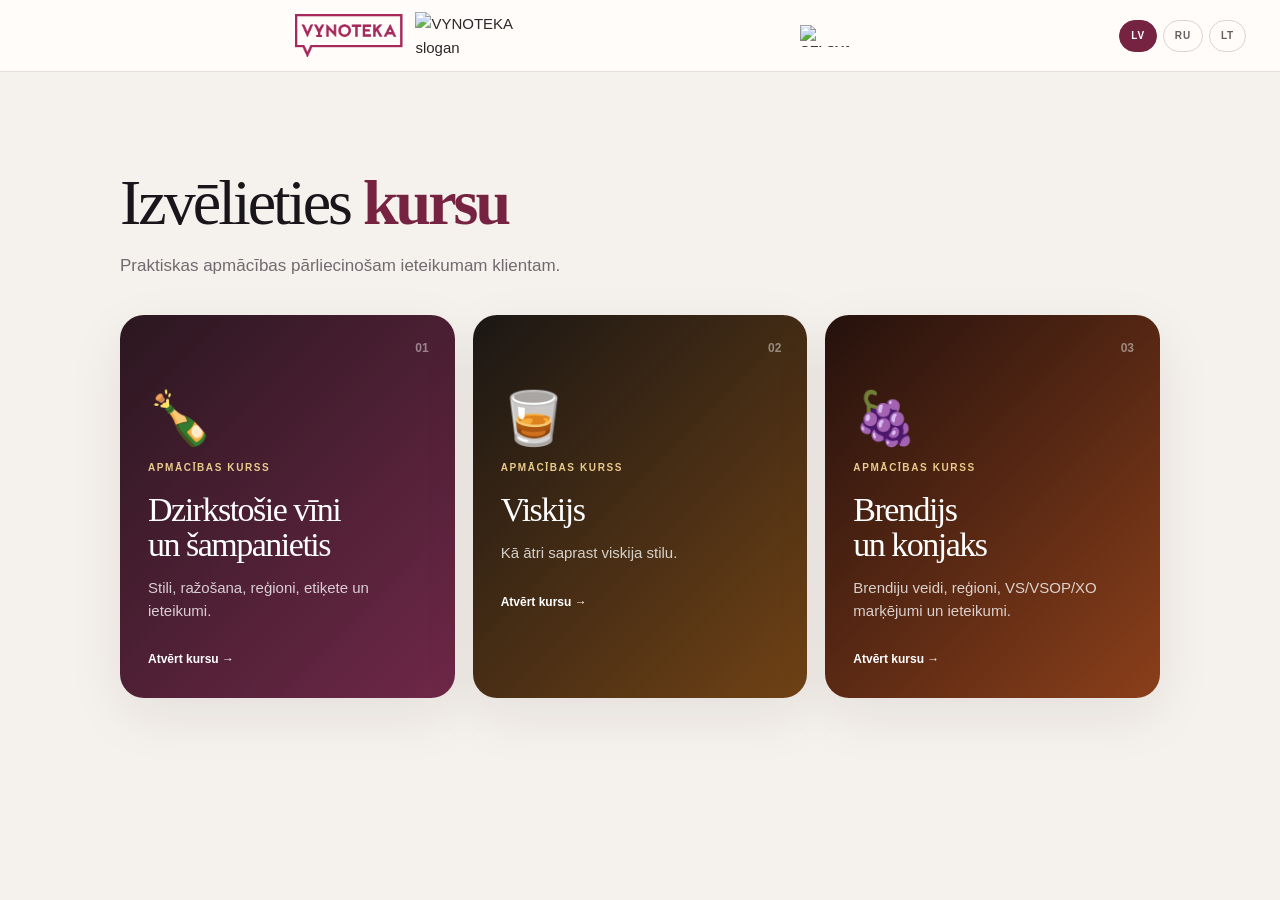
==== commit 80c07437: "Add files via upload" ====
--- a/index.html
+++ b/index.html
@@ -1,9 +1,10 @@
-<!doctype html><html lang="lv"><head><meta charset="utf-8"><meta name="viewport" content="width=device-width,initial-scale=1"><title>VYNOTEKA Wine Academy</title><link rel="stylesheet" href="style.css"><style>.course-choice.brandy{background:linear-gradient(135deg,#25110d,#8a3f1a);color:#fff}@media(min-width:1000px){.course-choice-grid{grid-template-columns:repeat(3,1fr)}.course-choice{min-height:320px;padding:28px}.course-choice h2{font-size:34px}}</style></head><body class="academy-home"><header class="topbar">
-  <div class="brand brand-logos"><img class="brand-logo-main" alt="VYNOTEKA" src="[data-uri]"><img class="brand-logo-slogan" alt="VYNOTEKA slogan" src="assets/slogan_lv_transparent.png"></div>
-  <div class="top-center"><img class="gelsva-header-logo" src="assets/logo@2x.png" alt="GELSVA SIA"></div>
-  <div class="language-switch">
-    <button id="lvBtn" class="lang active">LV</button>
-    <button id="ruBtn" class="lang">RU</button>
-  </div>
-  
-</header><main class="academy-selector"><div class="selector-intro"><div class="eyebrow"></div><h1 data-ru>Выберите <strong>курс</strong></h1><h1 data-lv>Izvēlieties <strong>kursu</strong></h1><p data-ru>Практическое обучение для уверенной рекомендации напитков клиентам.</p><p data-lv>Praktiskas apmācības pārliecinošam ieteikumam klientam.</p></div><div class="course-choice-grid"><a class="course-choice sparkling" href="sparkling-wine.html"><span class="choice-number">01</span><span class="choice-icon">🍾</span><div class="eyebrow" data-ru>Учебный курс</div><div class="eyebrow" data-lv>Apmācības kurss</div><h2 data-ru>Игристые вина<br>и шампанское</h2><h2 data-lv>Dzirkstošie vīni<br>un šampanietis</h2><p data-ru>Стили, производство, регионы, этикетка и рекомендации.</p><p data-lv>Stili, ražošana, reģioni, etiķete un ieteikumi.</p><span class="choice-link" data-ru>Открыть курс →</span><span class="choice-link" data-lv>Atvērt kursu →</span></a><a class="course-choice whisky" href="whisky.html"><span class="choice-number">02</span><span class="choice-icon">🥃</span><div class="eyebrow" data-ru>Учебный курс</div><div class="eyebrow" data-lv>Apmācības kurss</div><h2 data-ru>Виски<br></h2><h2 data-lv>Viskijs<br></h2><p data-ru>Как быстро понять стиль виски.</p><p data-lv>Kā ātri saprast viskija stilu.</p><span class="choice-link" data-ru>Открыть курс →</span><span class="choice-link" data-lv>Atvērt kursu →</span></a><a class="course-choice brandy" href="brandy.html"><span class="choice-number">03</span><span class="choice-icon">🍇</span><div class="eyebrow" data-ru>Учебный курс</div><div class="eyebrow" data-lv>Apmācības kurss</div><h2 data-ru>Бренди<br>и коньяк</h2><h2 data-lv>Brendijs<br>un konjaks</h2><p data-ru>Виды бренди, регионы, маркировка VS/VSOP/XO и рекомендации.</p><p data-lv>Brendiju veidi, reģioni, VS/VSOP/XO marķējumi un ieteikumi.</p><span class="choice-link" data-ru>Открыть курс →</span><span class="choice-link" data-lv>Atvērt kursu →</span></a></div></main><footer><span></span></footer><script src="script.js"></script></body></html>+<!DOCTYPE html>
+<html lang="lv"><head><meta charset="utf-8"/><meta content="width=device-width,initial-scale=1" name="viewport"/><title>VYNOTEKA Wine Academy</title><link href="style.css" rel="stylesheet"/><style>.course-choice.brandy{background:linear-gradient(135deg,#25110d,#8a3f1a);color:#fff}@media(min-width:1000px){.course-choice-grid{grid-template-columns:repeat(3,1fr)}.course-choice{min-height:320px;padding:28px}.course-choice h2{font-size:34px}}</style></head><body class="academy-home"><header class="topbar">
+<div class="brand brand-logos"><img alt="VYNOTEKA" class="brand-logo-main" src="[data-uri]"/><img alt="VYNOTEKA slogan" class="brand-logo-slogan" src="assets/slogan_lv_transparent.png"/></div>
+<div class="top-center"><img alt="GELSVA SIA" class="gelsva-header-logo" src="assets/logo@2x.png"/></div>
+<div class="language-switch">
+<button class="lang active" id="lvBtn">LV</button>
+<button class="lang" id="ruBtn">RU</button>
+    <button class="lang" id="ltBtn">LT</button>
+</div>
+</header><main class="academy-selector"><div class="selector-intro"><div class="eyebrow"></div><h1 data-ru="">Выберите <strong>курс</strong></h1><h1 data-lv="">Izvēlieties <strong>kursu</strong></h1><h1 data-lt="">Pasirinkite <strong>kursą</strong></h1><p data-ru="">Практическое обучение для уверенной рекомендации напитков клиентам.</p><p data-lv="">Praktiskas apmācības pārliecinošam ieteikumam klientam.</p><p data-lt="">Praktiniai mokymai, kad galėtumėte užtikrintai rekomenduoti gėrimus klientams.</p></div><div class="course-choice-grid"><a class="course-choice sparkling" href="sparkling-wine.html"><span class="choice-number">01</span><span class="choice-icon">🍾</span><div class="eyebrow" data-ru="">Учебный курс</div><div class="eyebrow" data-lv="">Apmācības kurss</div><div class="eyebrow" data-lt="">Mokymo kursas</div><h2 data-ru="">Игристые вина<br/>и шампанское</h2><h2 data-lv="">Dzirkstošie vīni<br/>un šampanietis</h2><h2 data-lt="">Putojantys vynai<br/>ir šampanas</h2><p data-ru="">Стили, производство, регионы, этикетка и рекомендации.</p><p data-lv="">Stili, ražošana, reģioni, etiķete un ieteikumi.</p><p data-lt="">Stiliai, gamyba, regionai, etiketė ir rekomendacijos.</p><span class="choice-link" data-ru="">Открыть курс →</span><span class="choice-link" data-lv="">Atvērt kursu →</span><span class="choice-link" data-lt="">Atidaryti kursą →</span></a><a class="course-choice whisky" href="whisky.html"><span class="choice-number">02</span><span class="choice-icon">🥃</span><div class="eyebrow" data-ru="">Учебный курс</div><div class="eyebrow" data-lv="">Apmācības kurss</div><div class="eyebrow" data-lt="">Mokymo kursas</div><h2 data-ru="">Виски<br/></h2><h2 data-lv="">Viskijs<br/></h2><h2 data-lt="">Viskis<br/></h2><p data-ru="">Как быстро понять стиль виски.</p><p data-lv="">Kā ātri saprast viskija stilu.</p><p data-lt="">Kaip greitai suprasti viskio stilių.</p><span class="choice-link" data-ru="">Открыть курс →</span><span class="choice-link" data-lv="">Atvērt kursu →</span><span class="choice-link" data-lt="">Atidaryti kursą →</span></a><a class="course-choice brandy" href="brandy.html"><span class="choice-number">03</span><span class="choice-icon">🍇</span><div class="eyebrow" data-ru="">Учебный курс</div><div class="eyebrow" data-lv="">Apmācības kurss</div><div class="eyebrow" data-lt="">Mokymo kursas</div><h2 data-ru="">Бренди<br/>и коньяк</h2><h2 data-lv="">Brendijs<br/>un konjaks</h2><h2 data-lt="">Brendis<br/>ir konjakas</h2><p data-ru="">Виды бренди, регионы, маркировка VS/VSOP/XO и рекомендации.</p><p data-lv="">Brendiju veidi, reģioni, VS/VSOP/XO marķējumi un ieteikumi.</p><p data-lt="">Brendžio rūšys, regionai, VS/VSOP/XO ženklinimas ir rekomendacijos.</p><span class="choice-link" data-ru="">Открыть курс →</span><span class="choice-link" data-lv="">Atvērt kursu →</span><span class="choice-link" data-lt="">Atidaryti kursą →</span></a></div></main><footer><span></span></footer><script src="script.js"></script></body></html>
--- a/style.css
+++ b/style.css
@@ -400,3 +400,63 @@
 @media(max-width:900px){
   .quality-grid{grid-template-columns:1fr}
 }
+
+/* Academy selector and shared course navigation */
+.academy-wordmark{color:#fff;text-decoration:none;font-weight:900;letter-spacing:.06em}.academy-wordmark small{display:block;font-size:8px;letter-spacing:.2em;color:#d8b66e}.academy-selector{max-width:1100px;margin:auto;padding:90px 30px 110px}.selector-intro{max-width:650px;margin-bottom:36px}.selector-intro h1{font:500 64px/1 Georgia,serif;letter-spacing:-3px;margin:9px 0 16px}.selector-intro h1 strong{color:var(--wine)}.selector-intro p{max-width:520px;color:var(--muted);font-size:17px}.course-choice-grid{display:grid;grid-template-columns:1fr 1fr;gap:18px}.course-choice{position:relative;min-height:360px;padding:35px;border-radius:24px;text-decoration:none;overflow:hidden;transition:transform .2s,box-shadow .2s;box-shadow:var(--shadow)}.course-choice:hover{transform:translateY(-4px);box-shadow:0 22px 45px rgba(42,22,29,.2)}.course-choice.sparkling{background:linear-gradient(135deg,#2b1720,#6f2848);color:#fff}.course-choice.whisky{background:linear-gradient(135deg,#1b1714,#704215);color:#fff}.course-choice .eyebrow{color:#eacb8b}.course-choice h2{font:500 39px/1.03 Georgia,serif;letter-spacing:-1.5px;margin:16px 0 13px}.course-choice p{max-width:375px;color:rgba(255,255,255,.78);line-height:1.5}.choice-number{position:absolute;right:26px;top:24px;font-weight:900;font-size:12px;color:rgba(255,255,255,.45)}.choice-icon{display:block;font-size:52px;margin-top:34px}.choice-link{display:block;margin-top:28px;color:#fff;font-size:12px;font-weight:900}.course-homebar{max-width:1240px;margin:0 auto;padding:12px 24px;background:#fbf7f4;border-bottom:1px solid var(--line)}.course-homebar a{color:var(--wine);font-size:12px;font-weight:900;text-decoration:none}.whisky-hero{background:linear-gradient(135deg,#fcf3e8,#f5e2c7 53%,#fbf3e7)}.whisky-app .nav.active{background:#f3e8d7;color:#80511e;box-shadow:inset 3px 0 0 #9a742d}.whisky-app .nav:hover{background:#f8efdf}.whisky-app .progress div{background:linear-gradient(90deg,#80511e,#d0a55b)}.whisky-app .big-fact>span,.whisky-app .sales-grid b{color:#80511e}@media(max-width:700px){.academy-selector{padding:52px 15px 65px}.selector-intro h1{font-size:43px;letter-spacing:-2px}.course-choice-grid{grid-template-columns:1fr}.course-choice{min-height:300px;padding:25px}.course-choice h2{font-size:34px}.course-homebar{padding:10px 14px}}
+
+/* Keep one language visible at a time, including elements styled as blocks. */
+html[lang="lv"] [data-ru]{display:none!important}
+html[lang="ru"] [data-lv]{display:none!important}
+
+/* Whisky course bottle group */
+.whisky-hero{min-height:390px}
+.whisky-showcase{display:flex;align-items:flex-end;justify-content:center;min-width:42%}
+.whisky-composition-hero{display:block;width:min(430px,38vw);max-width:100%;height:auto;object-fit:contain;filter:drop-shadow(0 24px 28px rgba(47,27,8,.27));margin:-44px -12px -42px 0}
+@media(max-width:700px){.whisky-hero{min-height:auto}.whisky-showcase{min-width:0;margin-top:22px}.whisky-composition-hero{width:min(360px,90vw);margin:0 auto -20px}}
+
+/* Dedicated whisky landing, aligned with the sparkling wine course. */
+.whisky-landing{background:linear-gradient(135deg,#1a1415 0%,#241714 54%,#3f2515 100%)}
+.whisky-landing .landing-hero{grid-template-columns:1.08fr .92fr;min-height:520px}
+.whisky-landing .hero-copy h1 strong{color:#e2b777}
+.whisky-landing .eyebrow{color:#d7a653}
+.whisky-landing .hero-kicker{border-color:rgba(226,183,119,.38);color:#f1cf9b;background:rgba(255,255,255,.05)}
+.whisky-landing-showcase{display:flex!important;align-items:flex-end!important;justify-content:center!important;min-height:460px!important}
+.whisky-landing-image{display:block;width:min(540px,44vw);max-width:100%;height:auto;object-fit:contain;filter:drop-shadow(0 26px 30px rgba(0,0,0,.38));margin:0 -28px -54px 0}
+@media(max-width:1050px){.whisky-landing .landing-hero{grid-template-columns:1fr}.whisky-landing-showcase{min-height:330px!important}.whisky-landing-image{width:min(480px,76vw);margin:0 auto -35px}}
+@media(max-width:700px){.whisky-landing .landing-hero{min-height:auto}.whisky-landing-showcase{min-height:280px!important}.whisky-landing-image{width:min(390px,92vw);margin:0 auto -24px}}
+
+/* The sparkling landing now ends only after every hero text line. */
+#landing.landing:not(.whisky-landing){background:linear-gradient(135deg,#191316 0%,#21161c 58%,#3a202a 100%);padding-bottom:58px}
+#landing.landing:not(.whisky-landing) .landing-hero{min-height:560px}
+@media(max-width:700px){#landing.landing:not(.whisky-landing){padding-bottom:34px}#landing.landing:not(.whisky-landing) .landing-hero{min-height:auto}}
+
+/* Keep forward navigation aligned with the right edge. */
+.course-navigation .course-next{margin-left:auto!important}
+.course-navigation .course-back{margin-right:auto!important}
+
+/* Shared previous/next layout for every whisky lesson. */
+.whisky-app .course-navigation{display:flex;align-items:center;width:100%;margin:32px 0 8px;gap:12px}
+.whisky-app .course-navigation .course-back,.whisky-app .course-navigation .course-next{display:block;min-width:180px}
+.whisky-app .course-navigation .course-back{margin-right:auto!important}
+.whisky-app .course-navigation .course-next{margin-left:auto!important}
+
+/* Mobile: retain the dark hero background behind all text and bottles. */
+@media(max-width:700px){
+  #landing.landing:not(.whisky-landing){background:linear-gradient(135deg,#191316 0%,#21161c 58%,#3a202a 100%)!important}
+  #landing.landing.whisky-landing{background:linear-gradient(135deg,#1a1415 0%,#241714 54%,#3f2515 100%)!important}
+  #landing.landing .landing-hero{padding-bottom:30px!important}
+  #landing.landing .hero-copy p,#landing.landing .hero-note{color:rgba(255,255,255,.82)!important}
+}
+/* GELSVA logo in the landing-page header. */
+.gelsva-header-logo{display:block;width:auto;max-width:165px;height:36px;object-fit:contain}
+@media(max-width:700px){.gelsva-header-logo{display:none}}
+
+/* Hard size limit for the GELSVA header logo. */
+.topbar .top-center .gelsva-header-logo{width:120px!important;height:26px!important;max-width:120px!important;max-height:26px!important;min-width:0!important;min-height:0!important;object-fit:contain!important}
+
+/* Compact logo scale in the header. */
+.topbar .top-center .gelsva-header-logo{width:58px!important;height:22px!important;max-width:58px!important;max-height:22px!important}
+
+/* Lithuanian language support */
+html[lang="lv"] [data-lt],html[lang="ru"] [data-lt]{display:none!important}
+html[lang="lt"] [data-lv],html[lang="lt"] [data-ru]{display:none!important}
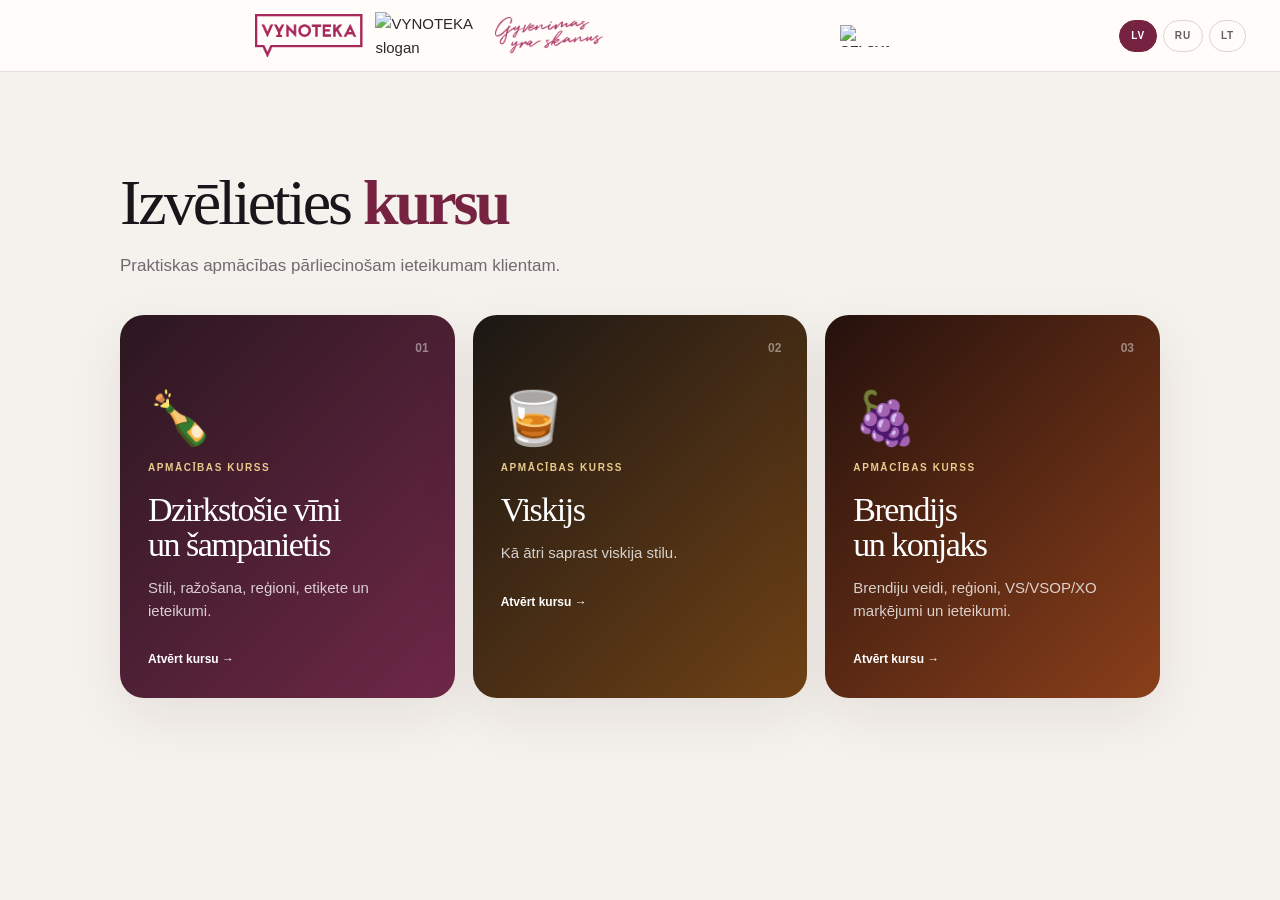
==== commit 2972e998: "Add files via upload" ====
--- a/index.html
+++ b/index.html
@@ -1,6 +1,8 @@
 <!DOCTYPE html>
-<html lang="lv"><head><meta charset="utf-8"/><meta content="width=device-width,initial-scale=1" name="viewport"/><title>VYNOTEKA Wine Academy</title><link href="style.css" rel="stylesheet"/><style>.course-choice.brandy{background:linear-gradient(135deg,#25110d,#8a3f1a);color:#fff}@media(min-width:1000px){.course-choice-grid{grid-template-columns:repeat(3,1fr)}.course-choice{min-height:320px;padding:28px}.course-choice h2{font-size:34px}}</style></head><body class="academy-home"><header class="topbar">
-<div class="brand brand-logos"><img alt="VYNOTEKA" class="brand-logo-main" src="[data-uri]"/><img alt="VYNOTEKA slogan" class="brand-logo-slogan" src="assets/slogan_lv_transparent.png"/></div>
+<html lang="lv"><head><meta charset="utf-8"/><meta content="width=device-width,initial-scale=1" name="viewport"/><title>VYNOTEKA Wine Academy</title><link href="style.css" rel="stylesheet"/></head><body class="academy-home"><header class="topbar">
+<div class="brand brand-logos"><img alt="VYNOTEKA" class="brand-logo-main" src="[data-uri]"/><img alt="VYNOTEKA slogan" class="brand-logo-slogan" src="assets/slogan_lv_transparent.png"/>
+<img alt="VYNOTEKA slogan" class="brand-logo-slogan" src="assets/slogan_transparent.png"/></div>
+
 <div class="top-center"><img alt="GELSVA SIA" class="gelsva-header-logo" src="assets/logo@2x.png"/></div>
 <div class="language-switch">
 <button class="lang active" id="lvBtn">LV</button>
--- a/style.css
+++ b/style.css
@@ -402,7 +402,7 @@
 }
 
 /* Academy selector and shared course navigation */
-.academy-wordmark{color:#fff;text-decoration:none;font-weight:900;letter-spacing:.06em}.academy-wordmark small{display:block;font-size:8px;letter-spacing:.2em;color:#d8b66e}.academy-selector{max-width:1100px;margin:auto;padding:90px 30px 110px}.selector-intro{max-width:650px;margin-bottom:36px}.selector-intro h1{font:500 64px/1 Georgia,serif;letter-spacing:-3px;margin:9px 0 16px}.selector-intro h1 strong{color:var(--wine)}.selector-intro p{max-width:520px;color:var(--muted);font-size:17px}.course-choice-grid{display:grid;grid-template-columns:1fr 1fr;gap:18px}.course-choice{position:relative;min-height:360px;padding:35px;border-radius:24px;text-decoration:none;overflow:hidden;transition:transform .2s,box-shadow .2s;box-shadow:var(--shadow)}.course-choice:hover{transform:translateY(-4px);box-shadow:0 22px 45px rgba(42,22,29,.2)}.course-choice.sparkling{background:linear-gradient(135deg,#2b1720,#6f2848);color:#fff}.course-choice.whisky{background:linear-gradient(135deg,#1b1714,#704215);color:#fff}.course-choice .eyebrow{color:#eacb8b}.course-choice h2{font:500 39px/1.03 Georgia,serif;letter-spacing:-1.5px;margin:16px 0 13px}.course-choice p{max-width:375px;color:rgba(255,255,255,.78);line-height:1.5}.choice-number{position:absolute;right:26px;top:24px;font-weight:900;font-size:12px;color:rgba(255,255,255,.45)}.choice-icon{display:block;font-size:52px;margin-top:34px}.choice-link{display:block;margin-top:28px;color:#fff;font-size:12px;font-weight:900}.course-homebar{max-width:1240px;margin:0 auto;padding:12px 24px;background:#fbf7f4;border-bottom:1px solid var(--line)}.course-homebar a{color:var(--wine);font-size:12px;font-weight:900;text-decoration:none}.whisky-hero{background:linear-gradient(135deg,#fcf3e8,#f5e2c7 53%,#fbf3e7)}.whisky-app .nav.active{background:#f3e8d7;color:#80511e;box-shadow:inset 3px 0 0 #9a742d}.whisky-app .nav:hover{background:#f8efdf}.whisky-app .progress div{background:linear-gradient(90deg,#80511e,#d0a55b)}.whisky-app .big-fact>span,.whisky-app .sales-grid b{color:#80511e}@media(max-width:700px){.academy-selector{padding:52px 15px 65px}.selector-intro h1{font-size:43px;letter-spacing:-2px}.course-choice-grid{grid-template-columns:1fr}.course-choice{min-height:300px;padding:25px}.course-choice h2{font-size:34px}.course-homebar{padding:10px 14px}}
+.academy-wordmark{color:#fff;text-decoration:none;font-weight:900;letter-spacing:.06em}.academy-wordmark small{display:block;font-size:8px;letter-spacing:.2em;color:#d8b66e}.academy-selector{max-width:1100px;margin:auto;padding:90px 30px 110px}.selector-intro{max-width:650px;margin-bottom:36px}.selector-intro h1{font:500 64px/1 Georgia,serif;letter-spacing:-3px;margin:9px 0 16px}.selector-intro h1 strong{color:var(--wine)}.selector-intro p{max-width:520px;color:var(--muted);font-size:17px}.course-choice-grid{display:grid;grid-template-columns:repeat(3,1fr);gap:18px}.course-choice{position:relative;min-height:360px;padding:35px;border-radius:24px;text-decoration:none;overflow:hidden;transition:transform .2s,box-shadow .2s;box-shadow:var(--shadow)}.course-choice:hover{transform:translateY(-4px);box-shadow:0 22px 45px rgba(42,22,29,.2)}.course-choice.sparkling{background:linear-gradient(135deg,#2b1720,#6f2848);color:#fff}.course-choice.whisky{background:linear-gradient(135deg,#1b1714,#704215);color:#fff}.course-choice.brandy{background:linear-gradient(135deg,#25110d,#8a3f1a);color:#fff}.course-choice .eyebrow{color:#eacb8b}.course-choice h2{font:500 39px/1.03 Georgia,serif;letter-spacing:-1.5px;margin:16px 0 13px}.course-choice p{max-width:375px;color:rgba(255,255,255,.78);line-height:1.5}.choice-number{position:absolute;right:26px;top:24px;font-weight:900;font-size:12px;color:rgba(255,255,255,.45)}.choice-icon{display:block;font-size:52px;margin-top:34px}.choice-link{display:block;margin-top:28px;color:#fff;font-size:12px;font-weight:900}.course-homebar{max-width:1240px;margin:0 auto;padding:12px 24px;background:#fbf7f4;border-bottom:1px solid var(--line)}.course-homebar a{color:var(--wine);font-size:12px;font-weight:900;text-decoration:none}.whisky-hero{background:linear-gradient(135deg,#fcf3e8,#f5e2c7 53%,#fbf3e7)}.whisky-app .nav.active{background:#f3e8d7;color:#80511e;box-shadow:inset 3px 0 0 #9a742d}.whisky-app .nav:hover{background:#f8efdf}.whisky-app .progress div{background:linear-gradient(90deg,#80511e,#d0a55b)}.whisky-app .big-fact>span,.whisky-app .sales-grid b{color:#80511e}@media(min-width:1000px){.course-choice{min-height:320px;padding:28px}.course-choice h2{font-size:34px}}@media(max-width:999px){.course-choice-grid{grid-template-columns:1fr 1fr}}@media(max-width:700px){.academy-selector{padding:52px 15px 65px}.selector-intro h1{font-size:43px;letter-spacing:-2px}.course-choice-grid{grid-template-columns:1fr}.course-choice{min-height:300px;padding:25px}.course-choice h2{font-size:34px}.course-homebar{padding:10px 14px}}
 
 /* Keep one language visible at a time, including elements styled as blocks. */
 html[lang="lv"] [data-ru]{display:none!important}
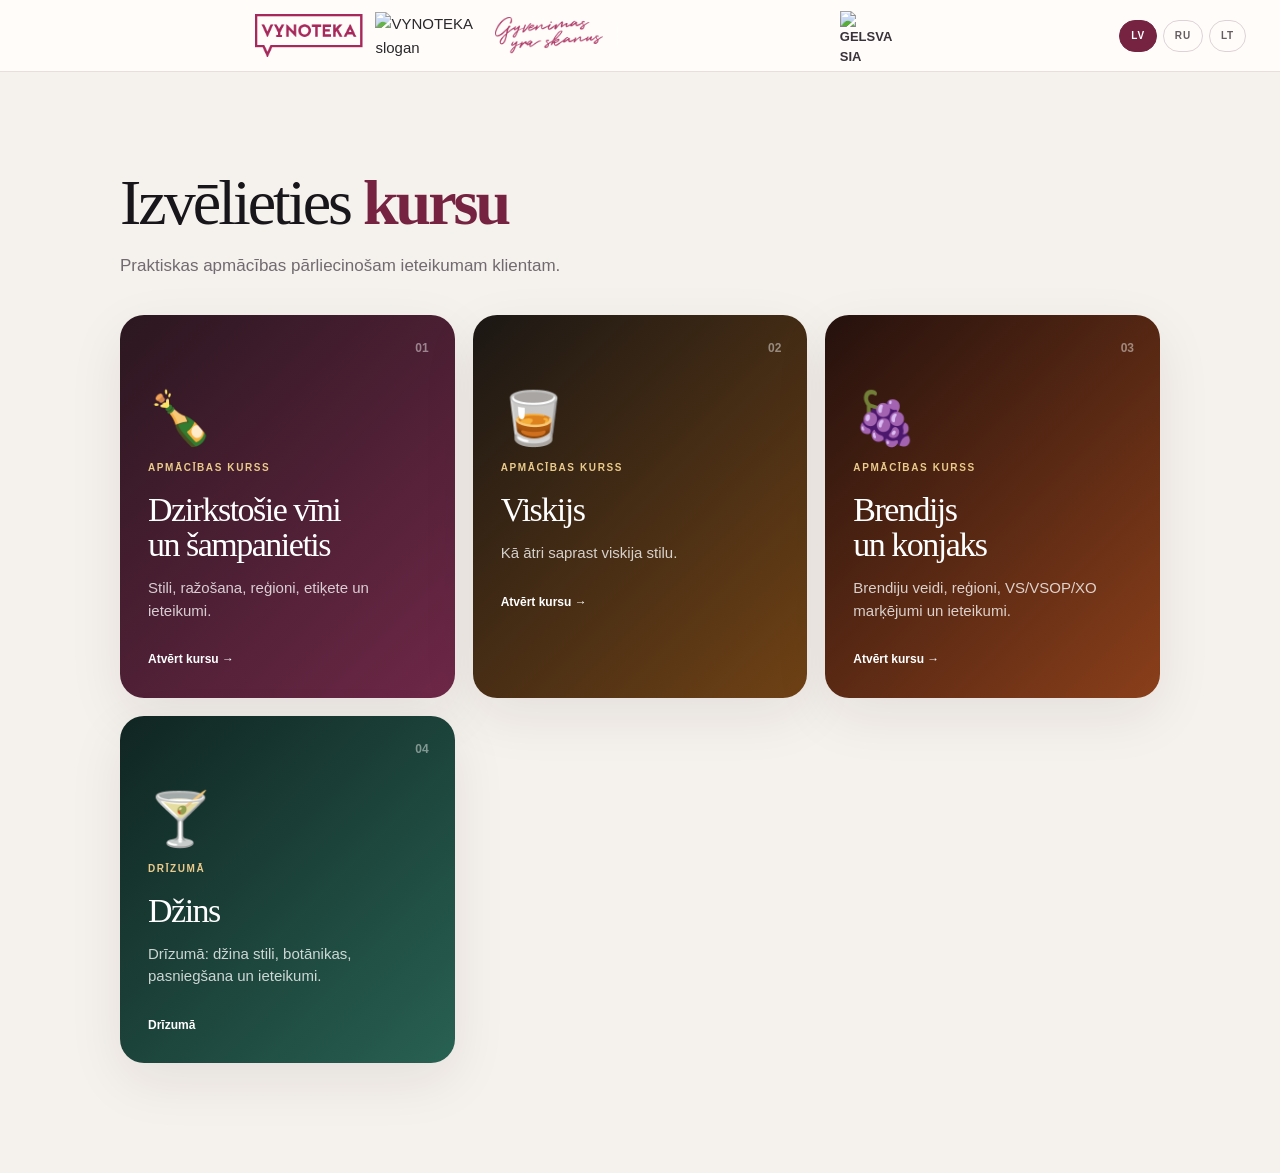
==== commit 2ed780ef: "Add files via upload" ====
--- a/index.html
+++ b/index.html
@@ -9,4 +9,4 @@
 <button class="lang" id="ruBtn">RU</button>
     <button class="lang" id="ltBtn">LT</button>
 </div>
-</header><main class="academy-selector"><div class="selector-intro"><div class="eyebrow"></div><h1 data-ru="">Выберите <strong>курс</strong></h1><h1 data-lv="">Izvēlieties <strong>kursu</strong></h1><h1 data-lt="">Pasirinkite <strong>kursą</strong></h1><p data-ru="">Практическое обучение для уверенной рекомендации напитков клиентам.</p><p data-lv="">Praktiskas apmācības pārliecinošam ieteikumam klientam.</p><p data-lt="">Praktiniai mokymai, kad galėtumėte užtikrintai rekomenduoti gėrimus klientams.</p></div><div class="course-choice-grid"><a class="course-choice sparkling" href="sparkling-wine.html"><span class="choice-number">01</span><span class="choice-icon">🍾</span><div class="eyebrow" data-ru="">Учебный курс</div><div class="eyebrow" data-lv="">Apmācības kurss</div><div class="eyebrow" data-lt="">Mokymo kursas</div><h2 data-ru="">Игристые вина<br/>и шампанское</h2><h2 data-lv="">Dzirkstošie vīni<br/>un šampanietis</h2><h2 data-lt="">Putojantys vynai<br/>ir šampanas</h2><p data-ru="">Стили, производство, регионы, этикетка и рекомендации.</p><p data-lv="">Stili, ražošana, reģioni, etiķete un ieteikumi.</p><p data-lt="">Stiliai, gamyba, regionai, etiketė ir rekomendacijos.</p><span class="choice-link" data-ru="">Открыть курс →</span><span class="choice-link" data-lv="">Atvērt kursu →</span><span class="choice-link" data-lt="">Atidaryti kursą →</span></a><a class="course-choice whisky" href="whisky.html"><span class="choice-number">02</span><span class="choice-icon">🥃</span><div class="eyebrow" data-ru="">Учебный курс</div><div class="eyebrow" data-lv="">Apmācības kurss</div><div class="eyebrow" data-lt="">Mokymo kursas</div><h2 data-ru="">Виски<br/></h2><h2 data-lv="">Viskijs<br/></h2><h2 data-lt="">Viskis<br/></h2><p data-ru="">Как быстро понять стиль виски.</p><p data-lv="">Kā ātri saprast viskija stilu.</p><p data-lt="">Kaip greitai suprasti viskio stilių.</p><span class="choice-link" data-ru="">Открыть курс →</span><span class="choice-link" data-lv="">Atvērt kursu →</span><span class="choice-link" data-lt="">Atidaryti kursą →</span></a><a class="course-choice brandy" href="brandy.html"><span class="choice-number">03</span><span class="choice-icon">🍇</span><div class="eyebrow" data-ru="">Учебный курс</div><div class="eyebrow" data-lv="">Apmācības kurss</div><div class="eyebrow" data-lt="">Mokymo kursas</div><h2 data-ru="">Бренди<br/>и коньяк</h2><h2 data-lv="">Brendijs<br/>un konjaks</h2><h2 data-lt="">Brendis<br/>ir konjakas</h2><p data-ru="">Виды бренди, регионы, маркировка VS/VSOP/XO и рекомендации.</p><p data-lv="">Brendiju veidi, reģioni, VS/VSOP/XO marķējumi un ieteikumi.</p><p data-lt="">Brendžio rūšys, regionai, VS/VSOP/XO ženklinimas ir rekomendacijos.</p><span class="choice-link" data-ru="">Открыть курс →</span><span class="choice-link" data-lv="">Atvērt kursu →</span><span class="choice-link" data-lt="">Atidaryti kursą →</span></a></div></main><footer><span></span></footer><script src="script.js"></script></body></html>+</header><main class="academy-selector"><div class="selector-intro"><div class="eyebrow"></div><h1 data-ru="">Выберите <strong>курс</strong></h1><h1 data-lv="">Izvēlieties <strong>kursu</strong></h1><h1 data-lt="">Pasirinkite <strong>kursą</strong></h1><p data-ru="">Практическое обучение для уверенной рекомендации напитков клиентам.</p><p data-lv="">Praktiskas apmācības pārliecinošam ieteikumam klientam.</p><p data-lt="">Praktiniai mokymai, kad galėtumėte užtikrintai rekomenduoti gėrimus klientams.</p></div><div class="course-choice-grid"><a class="course-choice sparkling" href="sparkling-wine.html"><span class="choice-number">01</span><span class="choice-icon">🍾</span><div class="eyebrow" data-ru="">Учебный курс</div><div class="eyebrow" data-lv="">Apmācības kurss</div><div class="eyebrow" data-lt="">Mokymo kursas</div><h2 data-ru="">Игристые вина<br/>и шампанское</h2><h2 data-lv="">Dzirkstošie vīni<br/>un šampanietis</h2><h2 data-lt="">Putojantys vynai<br/>ir šampanas</h2><p data-ru="">Стили, производство, регионы, этикетка и рекомендации.</p><p data-lv="">Stili, ražošana, reģioni, etiķete un ieteikumi.</p><p data-lt="">Stiliai, gamyba, regionai, etiketė ir rekomendacijos.</p><span class="choice-link" data-ru="">Открыть курс →</span><span class="choice-link" data-lv="">Atvērt kursu →</span><span class="choice-link" data-lt="">Atidaryti kursą →</span></a><a class="course-choice whisky" href="whisky.html"><span class="choice-number">02</span><span class="choice-icon">🥃</span><div class="eyebrow" data-ru="">Учебный курс</div><div class="eyebrow" data-lv="">Apmācības kurss</div><div class="eyebrow" data-lt="">Mokymo kursas</div><h2 data-ru="">Виски<br/></h2><h2 data-lv="">Viskijs<br/></h2><h2 data-lt="">Viskis<br/></h2><p data-ru="">Как быстро понять стиль виски.</p><p data-lv="">Kā ātri saprast viskija stilu.</p><p data-lt="">Kaip greitai suprasti viskio stilių.</p><span class="choice-link" data-ru="">Открыть курс →</span><span class="choice-link" data-lv="">Atvērt kursu →</span><span class="choice-link" data-lt="">Atidaryti kursą →</span></a><a class="course-choice brandy" href="brandy.html"><span class="choice-number">03</span><span class="choice-icon">🍇</span><div class="eyebrow" data-ru="">Учебный курс</div><div class="eyebrow" data-lv="">Apmācības kurss</div><div class="eyebrow" data-lt="">Mokymo kursas</div><h2 data-ru="">Бренди<br/>и коньяк</h2><h2 data-lv="">Brendijs<br/>un konjaks</h2><h2 data-lt="">Brendis<br/>ir konjakas</h2><p data-ru="">Виды бренди, регионы, маркировка VS/VSOP/XO и рекомендации.</p><p data-lv="">Brendiju veidi, reģioni, VS/VSOP/XO marķējumi un ieteikumi.</p><p data-lt="">Brendžio rūšys, regionai, VS/VSOP/XO ženklinimas ir rekomendacijos.</p><span class="choice-link" data-ru="">Открыть курс →</span><span class="choice-link" data-lv="">Atvērt kursu →</span><span class="choice-link" data-lt="">Atidaryti kursą →</span></a><div class="course-choice gin coming-soon"><span class="choice-number">04</span><span class="choice-icon">🍸</span><div class="eyebrow" data-ru="">Скоро</div><div class="eyebrow" data-lv="">Drīzumā</div><div class="eyebrow" data-lt="">Netrukus</div><h2 data-ru="">Джин</h2><h2 data-lv="">Džins</h2><h2 data-lt="">Džinas</h2><p data-ru="">Скоро: стили джина, ботаникалы, подача и рекомендации.</p><p data-lv="">Drīzumā: džina stili, botānikas, pasniegšana un ieteikumi.</p><p data-lt="">Netrukus: džino stiliai, botaninės medžiagos, patiekimas ir rekomendacijos.</p><span class="choice-link" data-ru="">Скоро</span><span class="choice-link" data-lv="">Drīzumā</span><span class="choice-link" data-lt="">Netrukus</span></div></div></main><footer><span></span></footer><script src="script.js"></script></body></html>
--- a/style.css
+++ b/style.css
@@ -402,7 +402,7 @@
 }
 
 /* Academy selector and shared course navigation */
-.academy-wordmark{color:#fff;text-decoration:none;font-weight:900;letter-spacing:.06em}.academy-wordmark small{display:block;font-size:8px;letter-spacing:.2em;color:#d8b66e}.academy-selector{max-width:1100px;margin:auto;padding:90px 30px 110px}.selector-intro{max-width:650px;margin-bottom:36px}.selector-intro h1{font:500 64px/1 Georgia,serif;letter-spacing:-3px;margin:9px 0 16px}.selector-intro h1 strong{color:var(--wine)}.selector-intro p{max-width:520px;color:var(--muted);font-size:17px}.course-choice-grid{display:grid;grid-template-columns:repeat(3,1fr);gap:18px}.course-choice{position:relative;min-height:360px;padding:35px;border-radius:24px;text-decoration:none;overflow:hidden;transition:transform .2s,box-shadow .2s;box-shadow:var(--shadow)}.course-choice:hover{transform:translateY(-4px);box-shadow:0 22px 45px rgba(42,22,29,.2)}.course-choice.sparkling{background:linear-gradient(135deg,#2b1720,#6f2848);color:#fff}.course-choice.whisky{background:linear-gradient(135deg,#1b1714,#704215);color:#fff}.course-choice.brandy{background:linear-gradient(135deg,#25110d,#8a3f1a);color:#fff}.course-choice .eyebrow{color:#eacb8b}.course-choice h2{font:500 39px/1.03 Georgia,serif;letter-spacing:-1.5px;margin:16px 0 13px}.course-choice p{max-width:375px;color:rgba(255,255,255,.78);line-height:1.5}.choice-number{position:absolute;right:26px;top:24px;font-weight:900;font-size:12px;color:rgba(255,255,255,.45)}.choice-icon{display:block;font-size:52px;margin-top:34px}.choice-link{display:block;margin-top:28px;color:#fff;font-size:12px;font-weight:900}.course-homebar{max-width:1240px;margin:0 auto;padding:12px 24px;background:#fbf7f4;border-bottom:1px solid var(--line)}.course-homebar a{color:var(--wine);font-size:12px;font-weight:900;text-decoration:none}.whisky-hero{background:linear-gradient(135deg,#fcf3e8,#f5e2c7 53%,#fbf3e7)}.whisky-app .nav.active{background:#f3e8d7;color:#80511e;box-shadow:inset 3px 0 0 #9a742d}.whisky-app .nav:hover{background:#f8efdf}.whisky-app .progress div{background:linear-gradient(90deg,#80511e,#d0a55b)}.whisky-app .big-fact>span,.whisky-app .sales-grid b{color:#80511e}@media(min-width:1000px){.course-choice{min-height:320px;padding:28px}.course-choice h2{font-size:34px}}@media(max-width:999px){.course-choice-grid{grid-template-columns:1fr 1fr}}@media(max-width:700px){.academy-selector{padding:52px 15px 65px}.selector-intro h1{font-size:43px;letter-spacing:-2px}.course-choice-grid{grid-template-columns:1fr}.course-choice{min-height:300px;padding:25px}.course-choice h2{font-size:34px}.course-homebar{padding:10px 14px}}
+.academy-wordmark{color:#fff;text-decoration:none;font-weight:900;letter-spacing:.06em}.academy-wordmark small{display:block;font-size:8px;letter-spacing:.2em;color:#d8b66e}.academy-selector{max-width:1100px;margin:auto;padding:90px 30px 110px}.selector-intro{max-width:650px;margin-bottom:36px}.selector-intro h1{font:500 64px/1 Georgia,serif;letter-spacing:-3px;margin:9px 0 16px}.selector-intro h1 strong{color:var(--wine)}.selector-intro p{max-width:520px;color:var(--muted);font-size:17px}.course-choice-grid{display:grid;grid-template-columns:repeat(3,1fr);gap:18px}.course-choice{position:relative;min-height:360px;padding:35px;border-radius:24px;text-decoration:none;overflow:hidden;transition:transform .2s,box-shadow .2s;box-shadow:var(--shadow)}.course-choice:hover{transform:translateY(-4px);box-shadow:0 22px 45px rgba(42,22,29,.2)}.course-choice.sparkling{background:linear-gradient(135deg,#2b1720,#6f2848);color:#fff}.course-choice.whisky{background:linear-gradient(135deg,#1b1714,#704215);color:#fff}.course-choice.brandy{background:linear-gradient(135deg,#25110d,#8a3f1a);color:#fff}.course-choice.gin{background:linear-gradient(135deg,#102522,#286152);color:#fff}.course-choice.coming-soon{cursor:default}.course-choice.coming-soon:hover{transform:none;box-shadow:var(--shadow)}.course-choice .eyebrow{color:#eacb8b}.course-choice h2{font:500 39px/1.03 Georgia,serif;letter-spacing:-1.5px;margin:16px 0 13px}.course-choice p{max-width:375px;color:rgba(255,255,255,.78);line-height:1.5}.choice-number{position:absolute;right:26px;top:24px;font-weight:900;font-size:12px;color:rgba(255,255,255,.45)}.choice-icon{display:block;font-size:52px;margin-top:34px}.choice-link{display:block;margin-top:28px;color:#fff;font-size:12px;font-weight:900}.course-homebar{max-width:1240px;margin:0 auto;padding:12px 24px;background:#fbf7f4;border-bottom:1px solid var(--line)}.course-homebar a{color:var(--wine);font-size:12px;font-weight:900;text-decoration:none}.whisky-hero{background:linear-gradient(135deg,#fcf3e8,#f5e2c7 53%,#fbf3e7)}.whisky-app .nav.active{background:#f3e8d7;color:#80511e;box-shadow:inset 3px 0 0 #9a742d}.whisky-app .nav:hover{background:#f8efdf}.whisky-app .progress div{background:linear-gradient(90deg,#80511e,#d0a55b)}.whisky-app .big-fact>span,.whisky-app .sales-grid b{color:#80511e}@media(min-width:1000px){.course-choice{min-height:320px;padding:28px}.course-choice h2{font-size:34px}}@media(max-width:999px){.course-choice-grid{grid-template-columns:1fr 1fr}}@media(max-width:700px){.academy-selector{padding:52px 15px 65px}.selector-intro h1{font-size:43px;letter-spacing:-2px}.course-choice-grid{grid-template-columns:1fr}.course-choice{min-height:300px;padding:25px}.course-choice h2{font-size:34px}.course-homebar{padding:10px 14px}}
 
 /* Keep one language visible at a time, including elements styled as blocks. */
 html[lang="lv"] [data-ru]{display:none!important}
@@ -448,14 +448,14 @@
   #landing.landing .hero-copy p,#landing.landing .hero-note{color:rgba(255,255,255,.82)!important}
 }
 /* GELSVA logo in the landing-page header. */
-.gelsva-header-logo{display:block;width:auto;max-width:165px;height:36px;object-fit:contain}
+.gelsva-header-logo{display:block;width:auto;max-width:200px;height:50px;object-fit:contain}
 @media(max-width:700px){.gelsva-header-logo{display:none}}
 
 /* Hard size limit for the GELSVA header logo. */
-.topbar .top-center .gelsva-header-logo{width:120px!important;height:26px!important;max-width:120px!important;max-height:26px!important;min-width:0!important;min-height:0!important;object-fit:contain!important}
+.topbar .top-center .gelsva-header-logo{width:200px!important;height:50px!important;max-width:250px!important;max-height:60px!important;min-width:0!important;min-height:0!important;object-fit:contain!important}
 
 /* Compact logo scale in the header. */
-.topbar .top-center .gelsva-header-logo{width:58px!important;height:22px!important;max-width:58px!important;max-height:22px!important}
+.topbar .top-center .gelsva-header-logo{width:200px!important;height:50px!important;max-width:58px!important;max-height:50px!important}
 
 /* Lithuanian language support */
 html[lang="lv"] [data-lt],html[lang="ru"] [data-lt]{display:none!important}
